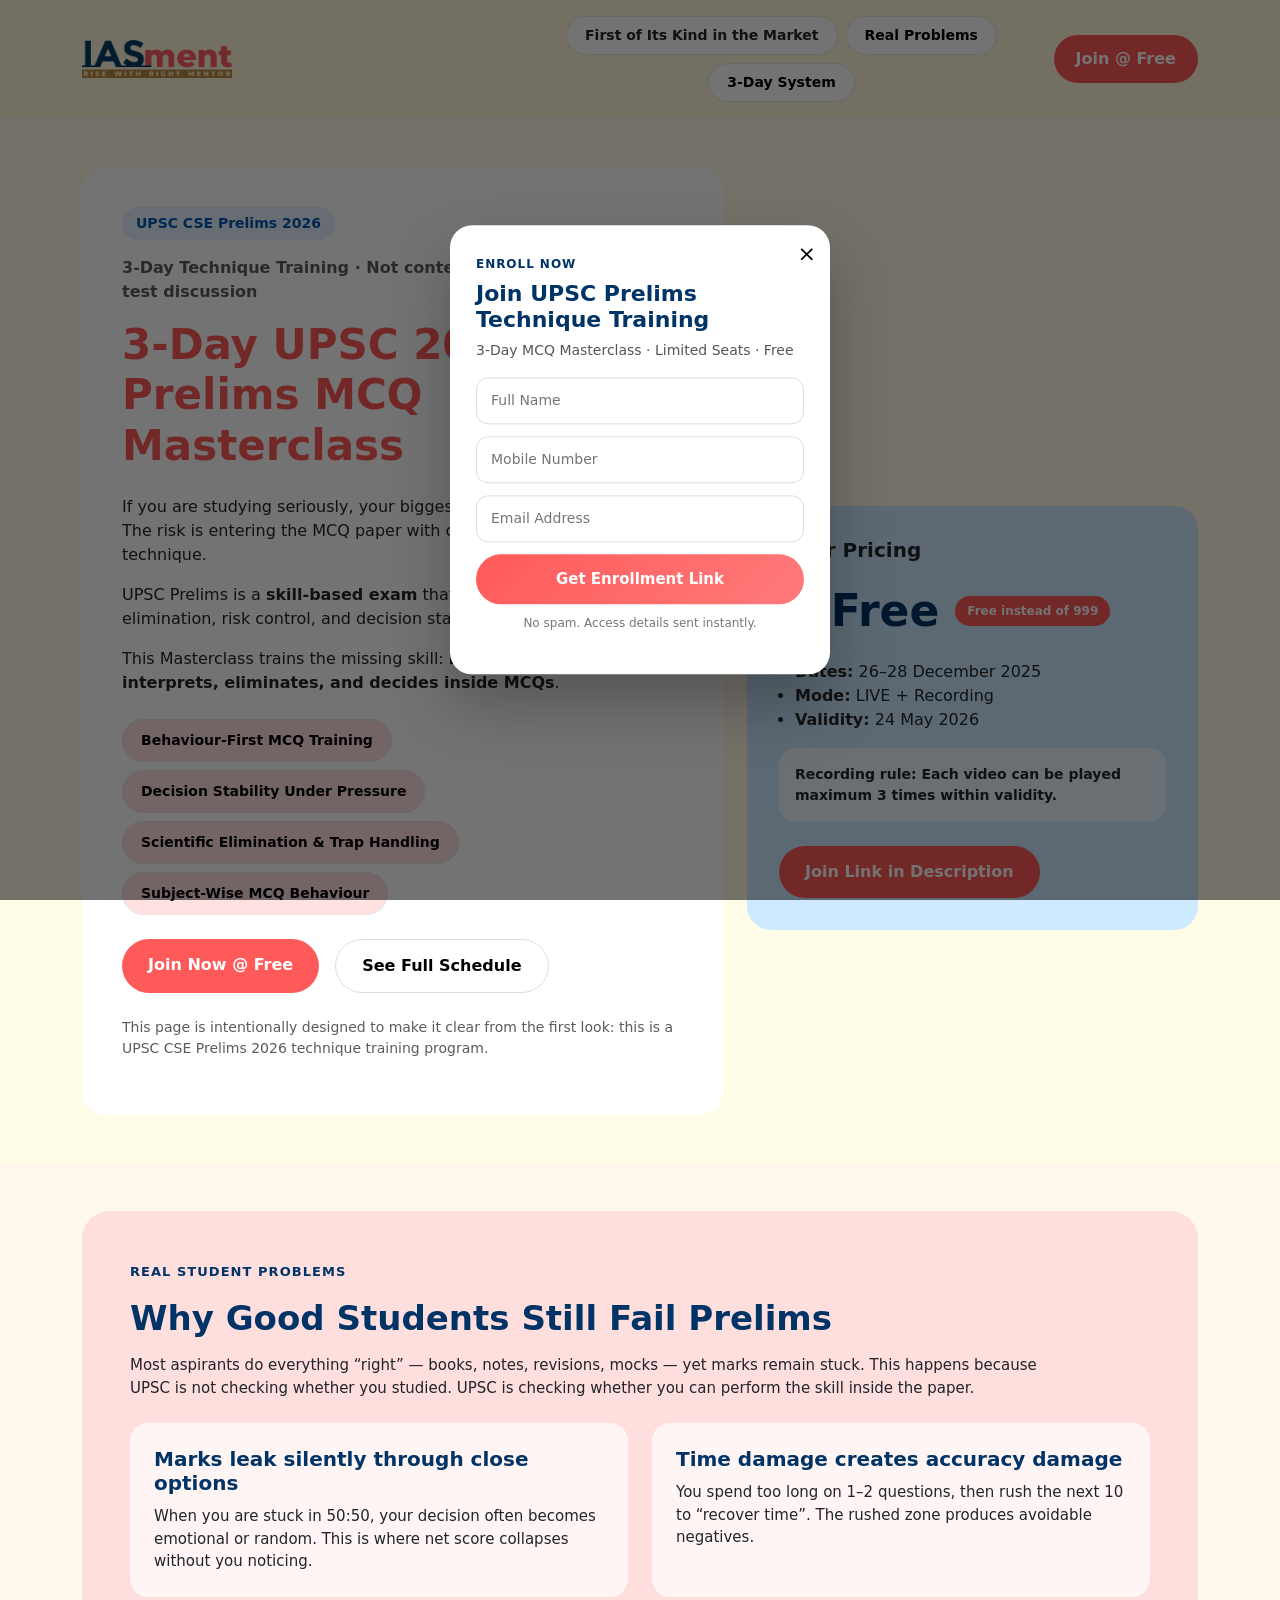
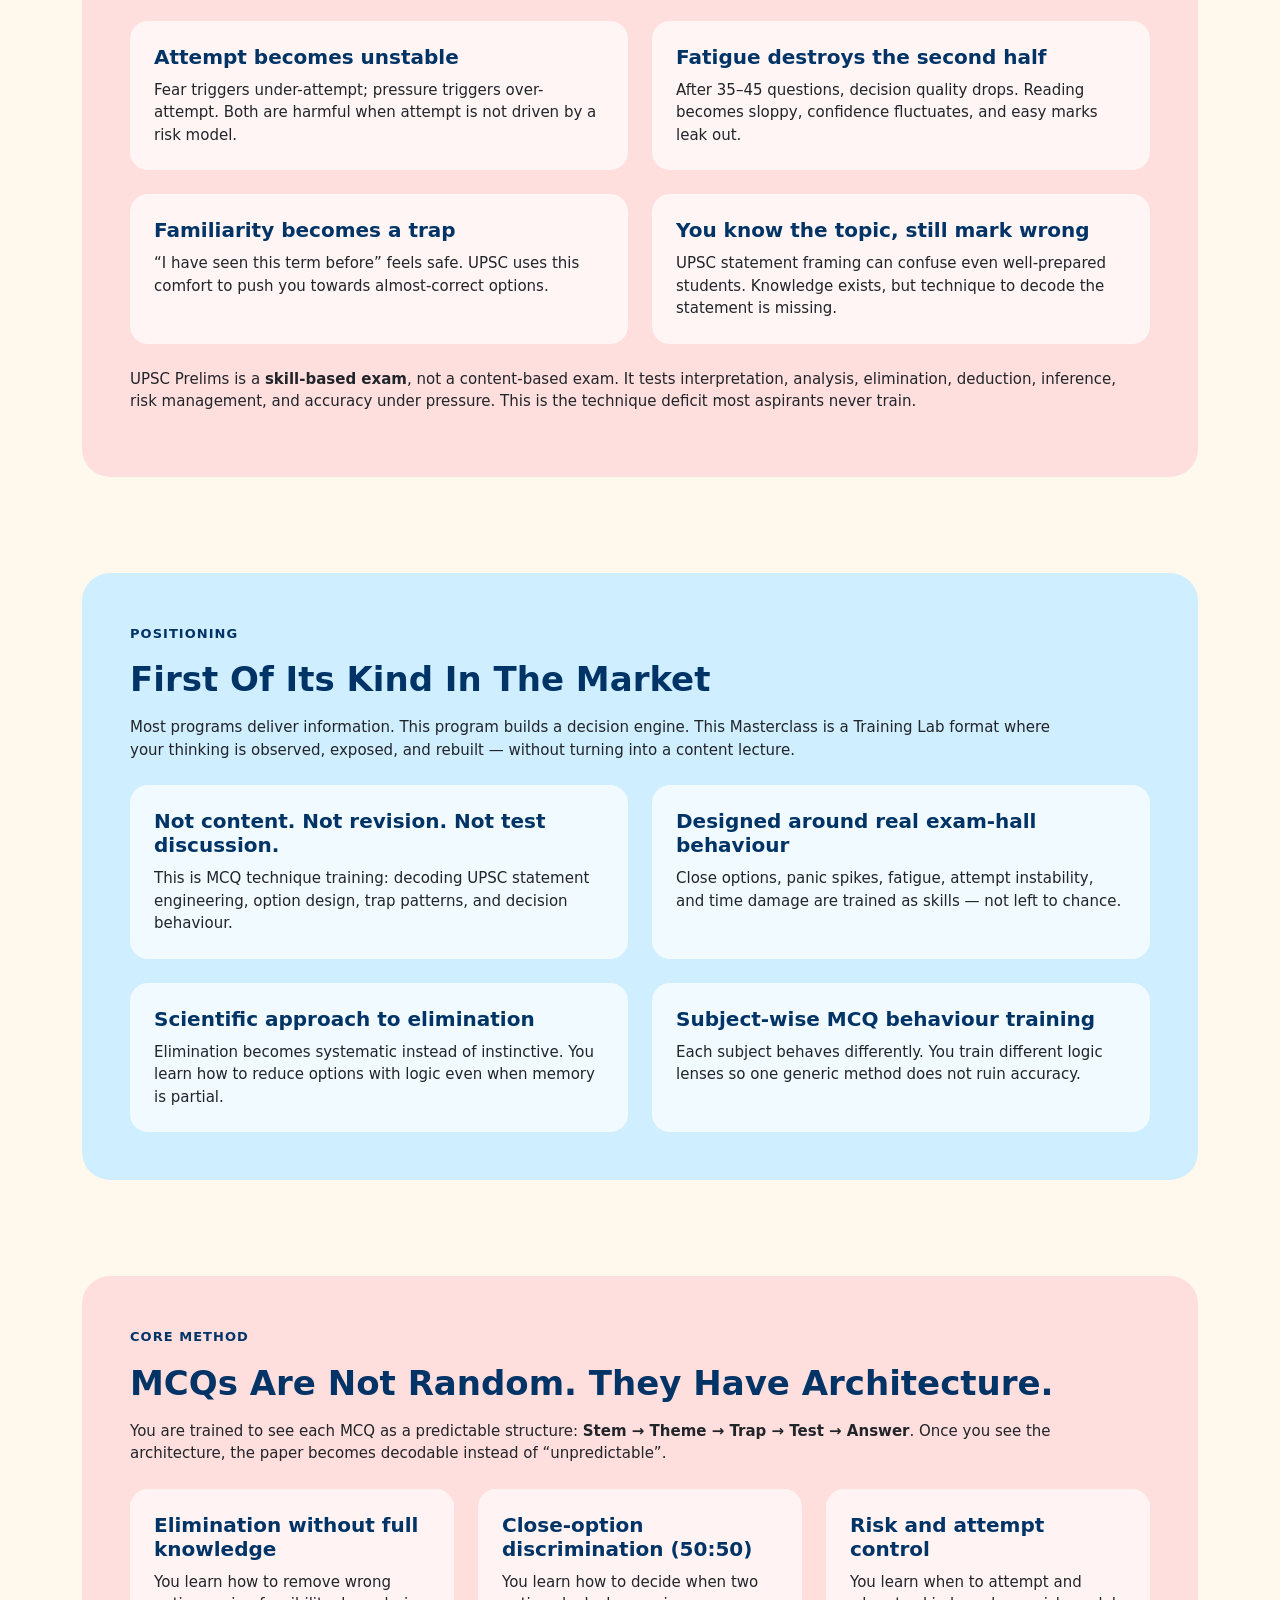
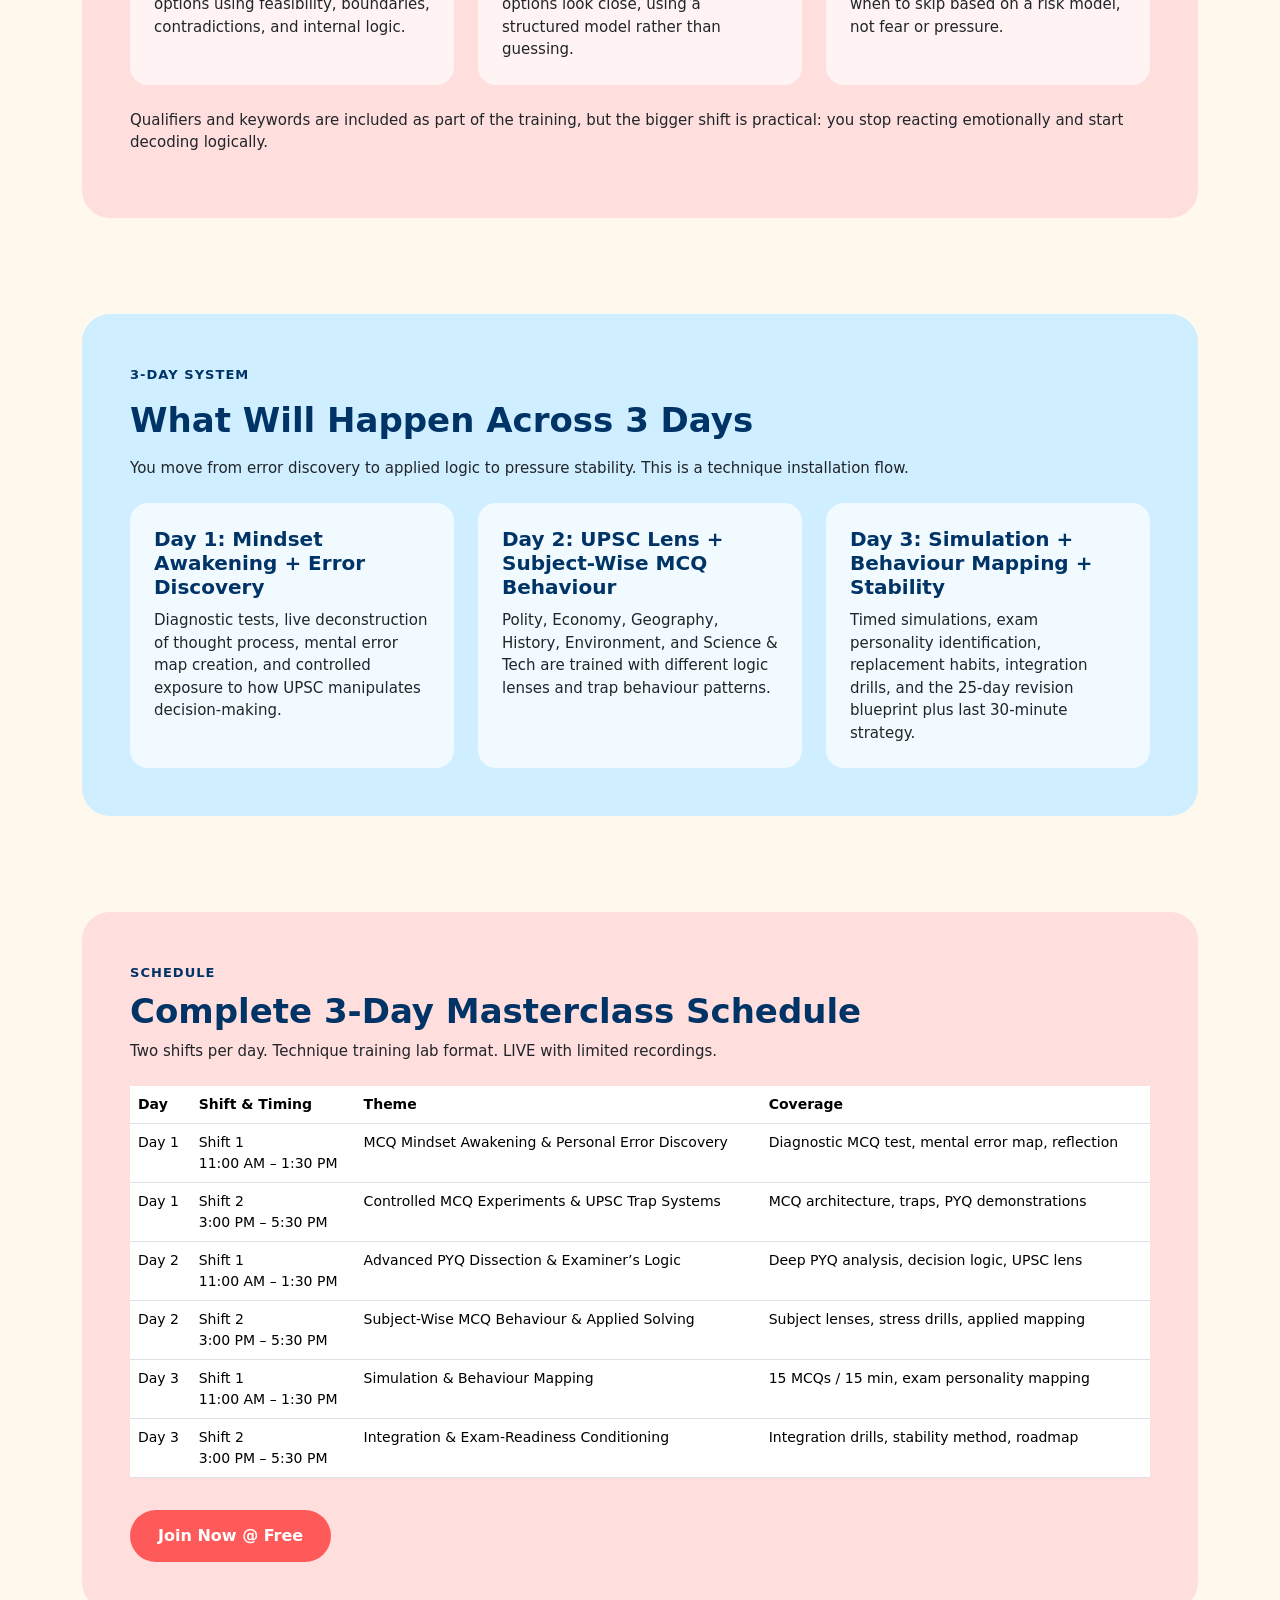
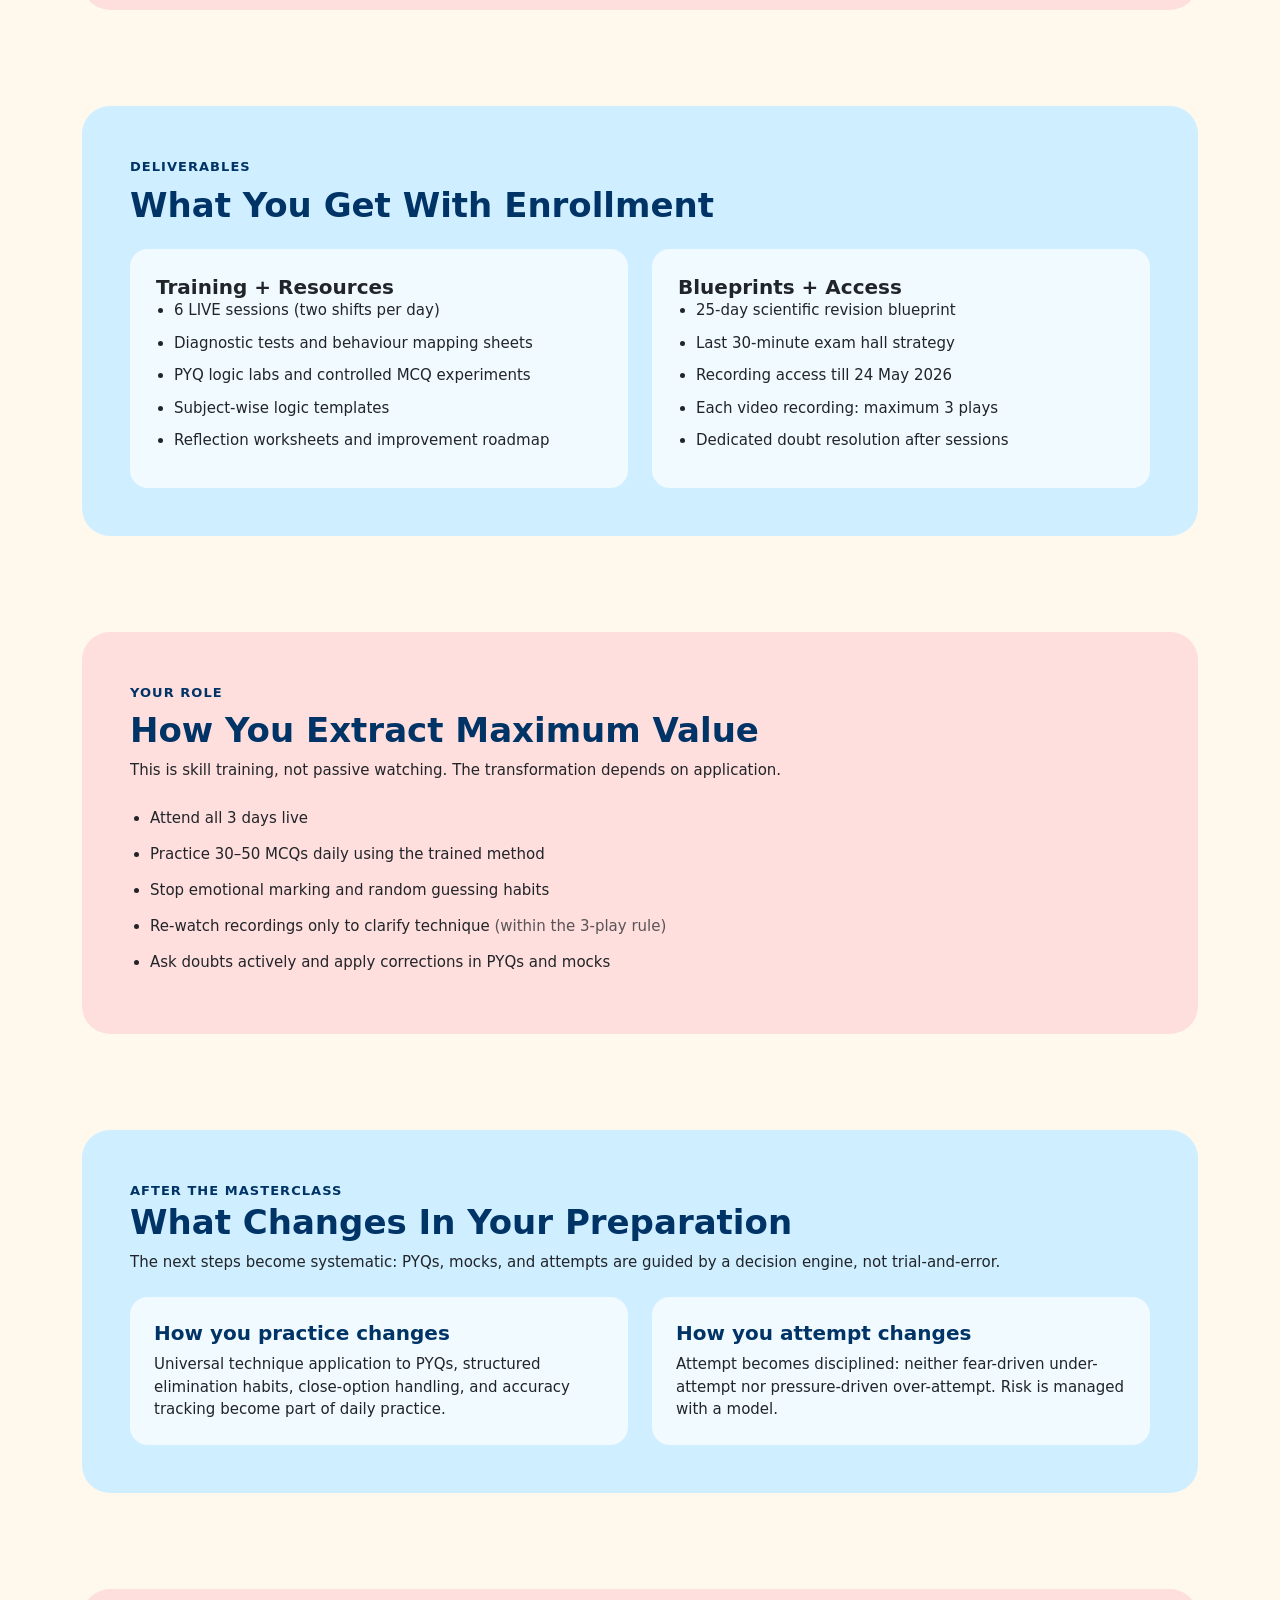
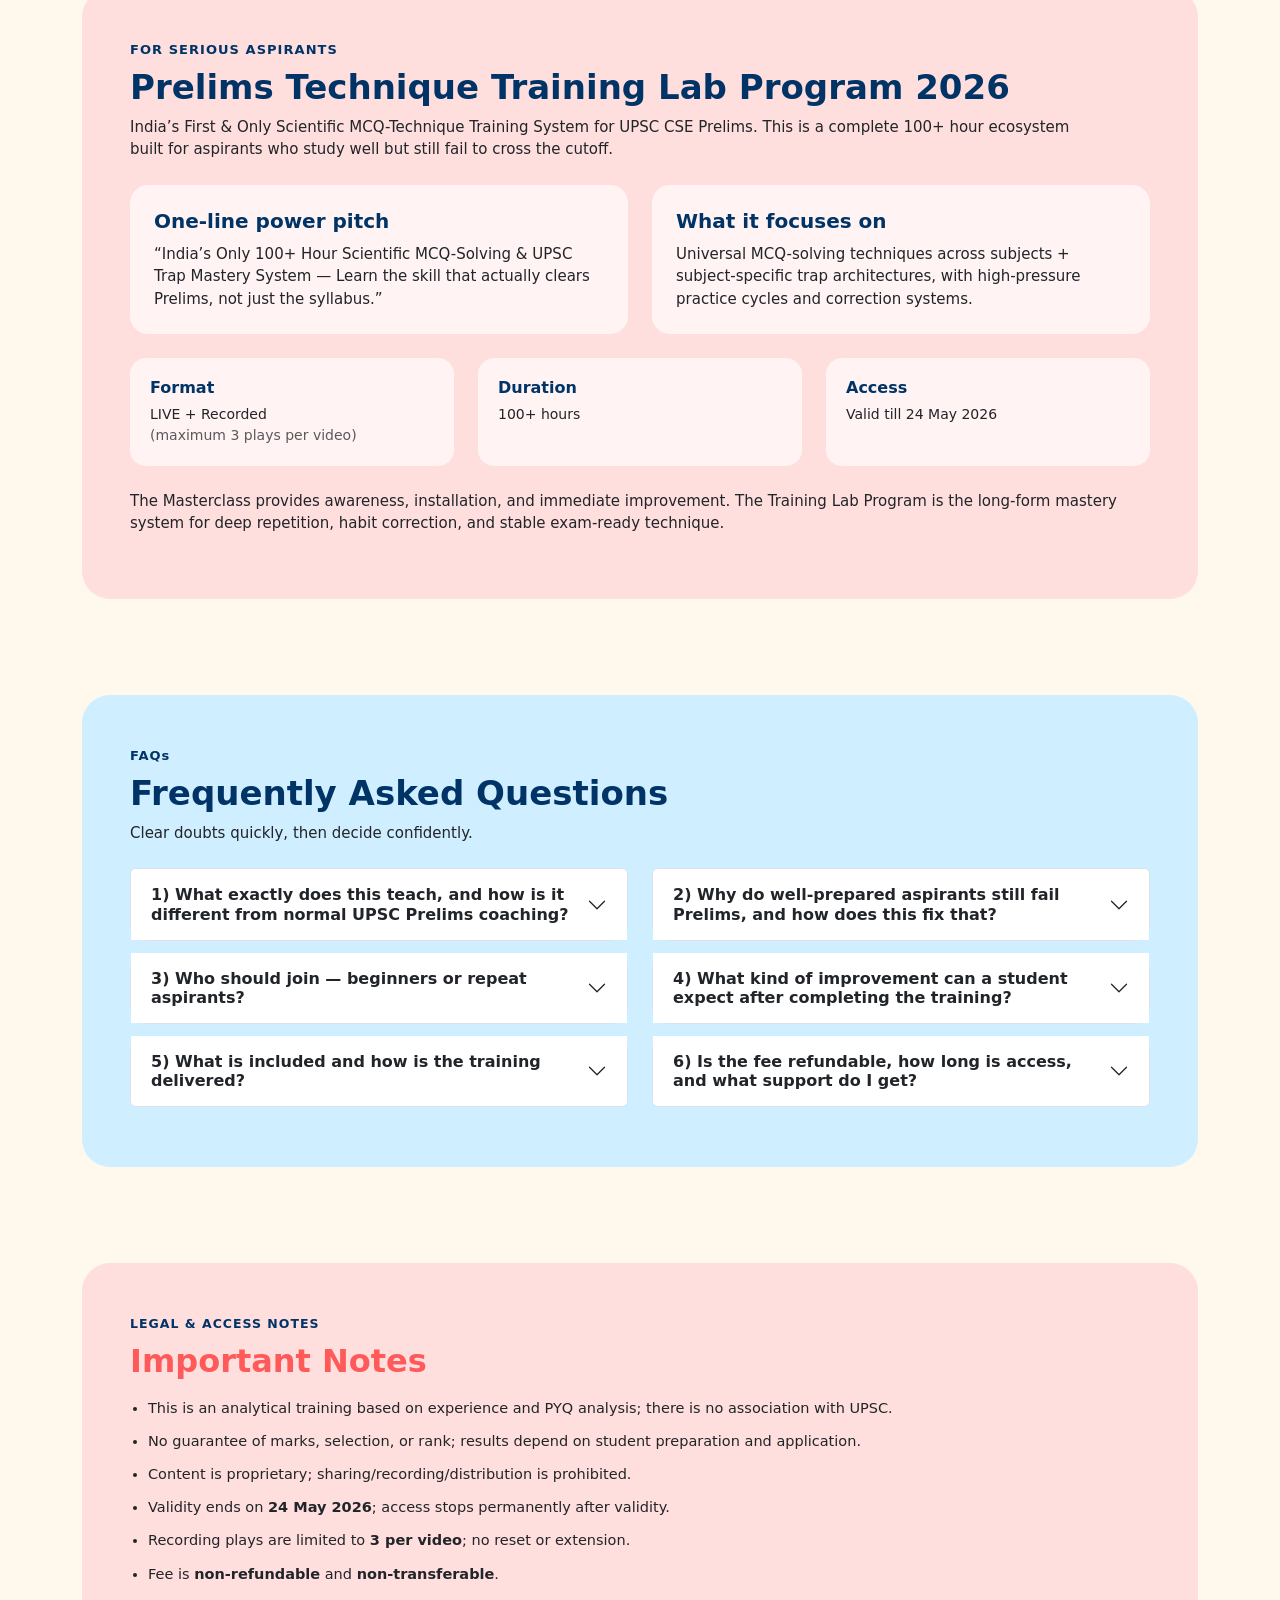
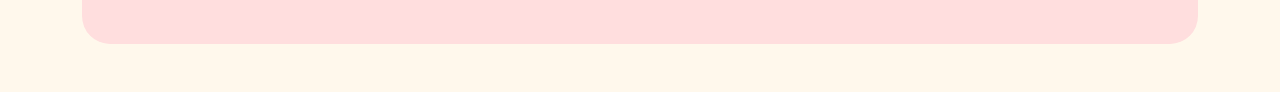
==== index.html @ bd44153f "first commit" ====
<!DOCTYPE html>
<html lang="en">

<head>
    <meta charset="UTF-8">
    <title>Header Design</title>
    <meta name="viewport" content="width=device-width, initial-scale=1">
    <link rel="stylesheet" href="CSS/style.css">
    <!-- Bootstrap 5 -->
    <link href="https://cdn.jsdelivr.net/npm/bootstrap@5.3.2/dist/css/bootstrap.min.css" rel="stylesheet">

    <!-- Google Font -->
    <link href="https://fonts.googleapis.com/css2?family=Inter:wght@400;600;700&display=swap" rel="stylesheet">
</head>

<body>

    <header class="top-header py-3">
        <div class="container">
            <div class="row align-items-center g-3">

                <!-- Left Content -->
                <div class="col-lg-5 col-md-12 d-flex align-items-center gap-3">
                    <img src="Images/Logo.png" width="150px" alt="">
                    <!-- <div>
                        <h6 class="mb-1 fw-bold">
                            UPSC CSE Prelims 2026 • Technique Training Program
                        </h6>
                        <small class="text-muted">
                            3-Day MCQ Masterclass (LIVE + Limited Recordings)
                        </small>
                    </div> -->
                </div>

                <!-- Middle Pills -->
                <div class="col-lg-5 col-md-12">
                    <div class="d-flex flex-wrap gap-2 justify-content-lg-center">
                        <div class="pill">First of Its Kind in the Market</div>
                        <div class="pill"><a href="#real" style="text-decoration: none;color: #000;">Real Problems</a></div>
                        <div class="pill"><a href="#stream" style="text-decoration: none;color: #000;">3-Day System</a></div>
                    </div>
                </div>

                <!-- CTA -->
                <div class="col-lg-2 col-md-12 text-lg-end text-start">
                    <a onclick="openPopup()" class="cta-btn d-inline-block">
                        Join @ Free
                    </a>
                </div>

            </div>
        </div>
    </header>

    <main>

        <section class="hero">
            <div class="container py-5">
                <div class="row g-4">

                    <!-- LEFT CONTENT -->
                    <div class="col-lg-7">
                        <div class="main-card h-100">

                            <span class="badge-pill">UPSC CSE Prelims 2026</span>
                            <p class="fw-semibold text-muted">
                                3-Day Technique Training · Not content · Not revision · Not test discussion
                            </p>

                            <h1 class="title mb-4">
                                3-Day UPSC 2026<br>Prelims MCQ Masterclass
                            </h1>

                            <p>
                                If you are studying seriously, your biggest risk is not “lack of study”.
                                The risk is entering the MCQ paper with content but without technique.
                            </p>

                            <p>
                                UPSC Prelims is a <b>skill-based exam</b> that tests interpretation,
                                elimination, risk control, and decision stability under pressure.
                            </p>

                            <p>
                                This Masterclass trains the missing skill:
                                <b>how your mind reads, interprets, eliminates, and decides inside MCQs</b>.
                            </p>

                            <div class="d-flex flex-wrap gap-2 my-4">
                                <div class="pill">Behaviour-First MCQ Training</div>
                                <div class="pill">Decision Stability Under Pressure</div>
                                <div class="pill">Scientific Elimination & Trap Handling</div>
                                <div class="pill">Subject-Wise MCQ Behaviour</div>
                            </div>

                            <div class="d-flex gap-3 flex-wrap">
                                <a onclick="openPopup()" class="cta-primary">Join Now @ Free</a>
                                <a href="#schedule" class="cta-secondary">See Full Schedule</a>
                            </div>

                            <p class="text-muted mt-4 small">
                                This page is intentionally designed to make it clear from the first look:
                                this is a UPSC CSE Prelims 2026 technique training program.
                            </p>

                        </div>
                    </div>

                    <!-- RIGHT SIDE -->
                    <div class="col-lg-5">
                        <div class="d-flex flex-column gap-4 h-100">

                            <!-- WHO THIS IS FOR -->
                            <iframe width="100%" height="315"
                                src="https://www.youtube.com/embed/hD3EgvVHw-c?si=z-wyhq5hcPNR43-O"
                                title="YouTube video player" frameborder="0"
                                allow="accelerometer; autoplay; clipboard-write; encrypted-media; gyroscope; picture-in-picture; web-share"
                                referrerpolicy="strict-origin-when-cross-origin" allowfullscreen></iframe>

                            <!-- PRICING -->
                            <div class="pricing-card">
                                <h5 class="fw-bold">Offer Pricing</h5>

                                <div class="d-flex align-items-center gap-3 my-3">
                                    <span class="strike">₹999</span>
                                    <span class="price">Free</span>
                                    <span class="offer-pill">Free instead of 999</span>
                                </div>

                                <ul class="ps-3">
                                    <li><b>Dates:</b> 26–28 December 2025</li>
                                    <li><b>Mode:</b> LIVE + Recording</li>
                                    <li><b>Validity:</b> 24 May 2026</li>
                                </ul>

                                <div class="info-box my-3">
                                    Recording rule: Each video can be played
                                    maximum 3 times within validity.
                                </div>

                                <a href="#" class="cta-primary d-inline-block mt-2">
                                    Join Link in Description
                                </a>
                            </div>


                        </div>
                    </div>

                </div>
            </div>

        </section>

        <section class="problem-section py-5" id="real">
            <div class="container">

                <div class="problem-wrapper p-4 p-md-5">

                    <span class="section-tag mb-3 d-inline-block">
                        REAL STUDENT PROBLEMS
                    </span>

                    <h2 class="section-title mb-3">
                        Why Good Students Still Fail Prelims
                    </h2>

                    <p class="section-intro mb-4">
                        Most aspirants do everything “right” — books, notes, revisions, mocks —
                        yet marks remain stuck. This happens because UPSC is not checking whether
                        you studied. UPSC is checking whether you can perform the skill inside the paper.
                    </p>

                    <!-- Cards -->
                    <div class="row g-4">

                        <div class="col-md-6">
                            <div class="problem-card">
                                <h5>Marks leak silently through close options</h5>
                                <p>
                                    When you are stuck in 50:50, your decision often becomes emotional
                                    or random. This is where net score collapses without you noticing.
                                </p>
                            </div>
                        </div>

                        <div class="col-md-6">
                            <div class="problem-card">
                                <h5>Time damage creates accuracy damage</h5>
                                <p>
                                    You spend too long on 1–2 questions, then rush the next 10 to “recover time”.
                                    The rushed zone produces avoidable negatives.
                                </p>
                            </div>
                        </div>

                        <div class="col-md-6">
                            <div class="problem-card">
                                <h5>Attempt becomes unstable</h5>
                                <p>
                                    Fear triggers under-attempt; pressure triggers over-attempt.
                                    Both are harmful when attempt is not driven by a risk model.
                                </p>
                            </div>
                        </div>

                        <div class="col-md-6">
                            <div class="problem-card">
                                <h5>Fatigue destroys the second half</h5>
                                <p>
                                    After 35–45 questions, decision quality drops. Reading becomes sloppy,
                                    confidence fluctuates, and easy marks leak out.
                                </p>
                            </div>
                        </div>

                        <div class="col-md-6">
                            <div class="problem-card">
                                <h5>Familiarity becomes a trap</h5>
                                <p>
                                    “I have seen this term before” feels safe. UPSC uses this comfort
                                    to push you towards almost-correct options.
                                </p>
                            </div>
                        </div>

                        <div class="col-md-6">
                            <div class="problem-card">
                                <h5>You know the topic, still mark wrong</h5>
                                <p>
                                    UPSC statement framing can confuse even well-prepared students.
                                    Knowledge exists, but technique to decode the statement is missing.
                                </p>
                            </div>
                        </div>

                    </div>

                    <p class="section-footer mt-4">
                        UPSC Prelims is a <b>skill-based exam</b>, not a content-based exam.
                        It tests interpretation, analysis, elimination, deduction, inference,
                        risk management, and accuracy under pressure. This is the technique
                        deficit most aspirants never train.
                    </p>

                </div>
            </div>
        </section>

        <section class="position-section py-5">
            <div class="container">

                <div class="position-wrapper p-4 p-md-5">

                    <span class="section-tag mb-3 d-inline-block">
                        POSITIONING
                    </span>

                    <h2 class="section-title mb-3">
                        First Of Its Kind In The Market
                    </h2>

                    <p class="section-intro mb-4">
                        Most programs deliver information. This program builds a decision engine.
                        This Masterclass is a Training Lab format where your thinking is observed,
                        exposed, and rebuilt — without turning into a content lecture.
                    </p>

                    <!-- Feature Cards -->
                    <div class="row g-4">

                        <div class="col-md-6">
                            <div class="feature-card">
                                <h5>Not content. Not revision. Not test discussion.</h5>
                                <p>
                                    This is MCQ technique training: decoding UPSC statement engineering,
                                    option design, trap patterns, and decision behaviour.
                                </p>
                            </div>
                        </div>

                        <div class="col-md-6">
                            <div class="feature-card">
                                <h5>Designed around real exam-hall behaviour</h5>
                                <p>
                                    Close options, panic spikes, fatigue, attempt instability,
                                    and time damage are trained as skills — not left to chance.
                                </p>
                            </div>
                        </div>

                        <div class="col-md-6">
                            <div class="feature-card">
                                <h5>Scientific approach to elimination</h5>
                                <p>
                                    Elimination becomes systematic instead of instinctive.
                                    You learn how to reduce options with logic even when memory is partial.
                                </p>
                            </div>
                        </div>

                        <div class="col-md-6">
                            <div class="feature-card">
                                <h5>Subject-wise MCQ behaviour training</h5>
                                <p>
                                    Each subject behaves differently. You train different logic lenses
                                    so one generic method does not ruin accuracy.
                                </p>
                            </div>
                        </div>

                    </div>

                </div>
            </div>
        </section>


        <section class="core-method-section py-5">
            <div class="container">

                <div class="core-wrapper p-4 p-md-5">

                    <span class="section-tag mb-3 d-inline-block">
                        CORE METHOD
                    </span>

                    <h2 class="section-title mb-3">
                        MCQs Are Not Random. They Have Architecture.
                    </h2>

                    <p class="section-intro mb-4">
                        You are trained to see each MCQ as a predictable structure:
                        <b>Stem → Theme → Trap → Test → Answer</b>.
                        Once you see the architecture, the paper becomes decodable
                        instead of “unpredictable”.
                    </p>

                    <!-- Method Cards -->
                    <div class="row g-4 mb-4">

                        <div class="col-md-4">
                            <div class="method-card h-100">
                                <h5>Elimination without full knowledge</h5>
                                <p>
                                    You learn how to remove wrong options using feasibility,
                                    boundaries, contradictions, and internal logic.
                                </p>
                            </div>
                        </div>

                        <div class="col-md-4">
                            <div class="method-card h-100">
                                <h5>Close-option discrimination (50:50)</h5>
                                <p>
                                    You learn how to decide when two options look close,
                                    using a structured model rather than guessing.
                                </p>
                            </div>
                        </div>

                        <div class="col-md-4">
                            <div class="method-card h-100">
                                <h5>Risk and attempt control</h5>
                                <p>
                                    You learn when to attempt and when to skip based on
                                    a risk model, not fear or pressure.
                                </p>
                            </div>
                        </div>

                    </div>

                    <p class="section-footer">
                        Qualifiers and keywords are included as part of the training,
                        but the bigger shift is practical: you stop reacting emotionally
                        and start decoding logically.
                    </p>

                </div>
            </div>
        </section>

        <section class="three-day-section py-5" id="stream">
            <div class="container">

                <div class="three-day-wrapper p-4 p-md-5">

                    <span class="section-tag mb-3 d-inline-block">
                        3-DAY SYSTEM
                    </span>

                    <h2 class="section-title mb-3">
                        What Will Happen Across 3 Days
                    </h2>

                    <p class="section-intro mb-4">
                        You move from error discovery to applied logic to pressure stability.
                        This is a technique installation flow.
                    </p>

                    <!-- Day Cards -->
                    <div class="row g-4">

                        <div class="col-md-4">
                            <div class="day-card h-100">
                                <h5>Day 1: Mindset Awakening + Error Discovery</h5>
                                <p>
                                    Diagnostic tests, live deconstruction of thought process,
                                    mental error map creation, and controlled exposure to how
                                    UPSC manipulates decision-making.
                                </p>
                            </div>
                        </div>

                        <div class="col-md-4">
                            <div class="day-card h-100">
                                <h5>Day 2: UPSC Lens + Subject-Wise MCQ Behaviour</h5>
                                <p>
                                    Polity, Economy, Geography, History, Environment, and
                                    Science & Tech are trained with different logic lenses
                                    and trap behaviour patterns.
                                </p>
                            </div>
                        </div>

                        <div class="col-md-4">
                            <div class="day-card h-100">
                                <h5>Day 3: Simulation + Behaviour Mapping + Stability</h5>
                                <p>
                                    Timed simulations, exam personality identification,
                                    replacement habits, integration drills, and the
                                    25-day revision blueprint plus last 30-minute strategy.
                                </p>
                            </div>
                        </div>

                    </div>

                </div>
            </div>
        </section>


        <section class="schedule-section py-5" id="schedule">
            <div class="container">
                <div class="schedule-wrapper p-4 p-md-5">

                    <span class="section-tag mb-2 d-inline-block">SCHEDULE</span>

                    <h2 class="section-title mb-2">
                        Complete 3-Day Masterclass Schedule
                    </h2>

                    <p class="section-intro mb-4">
                        Two shifts per day. Technique training lab format.
                        LIVE with limited recordings.
                    </p>

                    <!-- DESKTOP TABLE -->
                    <div class="schedule-desktop d-none d-md-block">
                        <table class="table schedule-table">
                            <thead>
                                <tr>
                                    <th>Day</th>
                                    <th>Shift & Timing</th>
                                    <th>Theme</th>
                                    <th>Coverage</th>
                                </tr>
                            </thead>
                            <tbody>

                                <tr>
                                    <td>Day 1</td>
                                    <td>Shift 1<br>11:00 AM – 1:30 PM</td>
                                    <td>MCQ Mindset Awakening & Personal Error Discovery</td>
                                    <td>Diagnostic MCQ test, mental error map, reflection</td>
                                </tr>

                                <tr>
                                    <td>Day 1</td>
                                    <td>Shift 2<br>3:00 PM – 5:30 PM</td>
                                    <td>Controlled MCQ Experiments & UPSC Trap Systems</td>
                                    <td>MCQ architecture, traps, PYQ demonstrations</td>
                                </tr>

                                <tr>
                                    <td>Day 2</td>
                                    <td>Shift 1<br>11:00 AM – 1:30 PM</td>
                                    <td>Advanced PYQ Dissection & Examiner’s Logic</td>
                                    <td>Deep PYQ analysis, decision logic, UPSC lens</td>
                                </tr>

                                <tr>
                                    <td>Day 2</td>
                                    <td>Shift 2<br>3:00 PM – 5:30 PM</td>
                                    <td>Subject-Wise MCQ Behaviour & Applied Solving</td>
                                    <td>Subject lenses, stress drills, applied mapping</td>
                                </tr>

                                <tr>
                                    <td>Day 3</td>
                                    <td>Shift 1<br>11:00 AM – 1:30 PM</td>
                                    <td>Simulation & Behaviour Mapping</td>
                                    <td>15 MCQs / 15 min, exam personality mapping</td>
                                </tr>

                                <tr>
                                    <td>Day 3</td>
                                    <td>Shift 2<br>3:00 PM – 5:30 PM</td>
                                    <td>Integration & Exam-Readiness Conditioning</td>
                                    <td>Integration drills, stability method, roadmap</td>
                                </tr>

                            </tbody>
                        </table>
                    </div>

                    <!-- MOBILE CARDS -->
                    <div class="schedule-mobile d-block d-md-none">

                        <div class="schedule-card">
                            <span class="day-badge">Day 1 · Shift 1</span>
                            <p class="time">11:00 AM – 1:30 PM</p>
                            <h5>MCQ Mindset Awakening & Error Discovery</h5>
                            <p>Diagnostic MCQ test, mental error map, reflection.</p>
                        </div>

                        <div class="schedule-card">
                            <span class="day-badge">Day 1 · Shift 2</span>
                            <p class="time">3:00 PM – 5:30 PM</p>
                            <h5>Controlled MCQ Experiments & UPSC Traps</h5>
                            <p>MCQ architecture, trap systems, PYQ demos.</p>
                        </div>

                        <div class="schedule-card">
                            <span class="day-badge">Day 2 · Shift 1</span>
                            <p class="time">11:00 AM – 1:30 PM</p>
                            <h5>Advanced PYQ Dissection</h5>
                            <p>Deep PYQ analysis, examiner logic, UPSC lens.</p>
                        </div>

                        <div class="schedule-card">
                            <span class="day-badge">Day 2 · Shift 2</span>
                            <p class="time">3:00 PM – 5:30 PM</p>
                            <h5>Subject-Wise MCQ Behaviour</h5>
                            <p>Logic lenses, applied solving, stress drills.</p>
                        </div>

                        <div class="schedule-card">
                            <span class="day-badge">Day 3 · Shift 1</span>
                            <p class="time">11:00 AM – 1:30 PM</p>
                            <h5>Simulation & Behaviour Mapping</h5>
                            <p>15 MCQs / 15 min, exam personality mapping.</p>
                        </div>

                        <div class="schedule-card">
                            <span class="day-badge">Day 3 · Shift 2</span>
                            <p class="time">3:00 PM – 5:30 PM</p>
                            <h5>Integration & Exam Readiness</h5>
                            <p>Integration drills, stability method, roadmap.</p>
                        </div>

                    </div>

                    <a onclick="openPopup()" class="cta-primary mt-3 d-inline-block">
                        Join Now @ Free
                    </a>

                </div>
            </div>
        </section>

        <section class="deliverables-section py-5">
            <div class="container">

                <div class="deliverables-wrapper p-4 p-md-5">

                    <span class="section-tag mb-2 d-inline-block">
                        DELIVERABLES
                    </span>

                    <h2 class="section-title mb-4">
                        What You Get With Enrollment
                    </h2>

                    <div class="row g-4">

                        <!-- Card 1 -->
                        <div class="col-md-6">
                            <div class="deliver-card h-100">
                                <h5 class="card-title">Training + Resources</h5>
                                <ul class="deliver-list">
                                    <li>6 LIVE sessions (two shifts per day)</li>
                                    <li>Diagnostic tests and behaviour mapping sheets</li>
                                    <li>PYQ logic labs and controlled MCQ experiments</li>
                                    <li>Subject-wise logic templates</li>
                                    <li>Reflection worksheets and improvement roadmap</li>
                                </ul>
                            </div>
                        </div>

                        <!-- Card 2 -->
                        <div class="col-md-6">
                            <div class="deliver-card h-100">
                                <h5 class="card-title">Blueprints + Access</h5>
                                <ul class="deliver-list">
                                    <li>25-day scientific revision blueprint</li>
                                    <li>Last 30-minute exam hall strategy</li>
                                    <li>Recording access till 24 May 2026</li>
                                    <li>Each video recording: maximum 3 plays</li>
                                    <li>Dedicated doubt resolution after sessions</li>
                                </ul>
                            </div>
                        </div>

                    </div>

                </div>
            </div>
        </section>

        <section class="role-section py-5">
            <div class="container">

                <div class="role-wrapper p-4 p-md-5">

                    <span class="section-tag mb-2 d-inline-block">
                        YOUR ROLE
                    </span>

                    <h2 class="section-title mb-2">
                        How You Extract Maximum Value
                    </h2>

                    <p class="section-intro mb-4">
                        This is skill training, not passive watching.
                        The transformation depends on application.
                    </p>

                    <ul class="role-list">
                        <li>Attend all 3 days live</li>
                        <li>Practice 30–50 MCQs daily using the trained method</li>
                        <li>Stop emotional marking and random guessing habits</li>
                        <li>
                            Re-watch recordings only to clarify technique
                            <span class="text-muted">(within the 3-play rule)</span>
                        </li>
                        <li>Ask doubts actively and apply corrections in PYQs and mocks</li>
                    </ul>

                </div>
            </div>
        </section>


        <section class="after-section py-5">
            <div class="container">

                <div class="after-wrapper p-4 p-md-5">

                    <span class="section-tag mb-2 d-inline-blockg">
                        AFTER THE MASTERCLASS
                    </span>

                    <h2 class="section-title mb-2">
                        What Changes In Your Preparation
                    </h2>

                    <p class="section-intro mb-4">
                        The next steps become systematic: PYQs, mocks, and attempts
                        are guided by a decision engine, not trial-and-error.
                    </p>

                    <div class="row g-4">

                        <!-- Card 1 -->
                        <div class="col-md-6">
                            <div class="change-card h-100">
                                <h5>How you practice changes</h5>
                                <p>
                                    Universal technique application to PYQs, structured elimination habits,
                                    close-option handling, and accuracy tracking become part of daily practice.
                                </p>
                            </div>
                        </div>

                        <!-- Card 2 -->
                        <div class="col-md-6">
                            <div class="change-card h-100">
                                <h5>How you attempt changes</h5>
                                <p>
                                    Attempt becomes disciplined: neither fear-driven under-attempt nor
                                    pressure-driven over-attempt. Risk is managed with a model.
                                </p>
                            </div>
                        </div>

                    </div>

                </div>
            </div>
        </section>

        <section class="program-section py-5">
            <div class="container">

                <div class="program-wrapper p-4 p-md-5">

                    <span class="section-tag mb-2 d-inline-block">
                        FOR SERIOUS ASPIRANTS
                    </span>

                    <h2 class="section-title mb-2">
                        Prelims Technique Training Lab Program 2026
                    </h2>

                    <p class="section-intro mb-4">
                        India’s First & Only Scientific MCQ-Technique Training System for UPSC CSE Prelims.
                        This is a complete 100+ hour ecosystem built for aspirants who study well
                        but still fail to cross the cutoff.
                    </p>

                    <!-- Top Cards -->
                    <div class="row g-4 mb-4">

                        <div class="col-md-6">
                            <div class="program-card h-100">
                                <h5>One-line power pitch</h5>
                                <p>
                                    “India’s Only 100+ Hour Scientific MCQ-Solving & UPSC Trap Mastery System —
                                    Learn the skill that actually clears Prelims, not just the syllabus.”
                                </p>
                            </div>
                        </div>

                        <div class="col-md-6">
                            <div class="program-card h-100">
                                <h5>What it focuses on</h5>
                                <p>
                                    Universal MCQ-solving techniques across subjects + subject-specific
                                    trap architectures, with high-pressure practice cycles
                                    and correction systems.
                                </p>
                            </div>
                        </div>

                    </div>

                    <!-- Bottom Meta Cards -->
                    <div class="row g-4 mb-4">

                        <div class="col-md-4">
                            <div class="meta-card h-100">
                                <h6>Format</h6>
                                <p>LIVE + Recorded <br><span class="text-muted">(maximum 3 plays per video)</span></p>
                            </div>
                        </div>

                        <div class="col-md-4">
                            <div class="meta-card h-100">
                                <h6>Duration</h6>
                                <p>100+ hours</p>
                            </div>
                        </div>

                        <div class="col-md-4">
                            <div class="meta-card h-100">
                                <h6>Access</h6>
                                <p>Valid till 24 May 2026</p>
                            </div>
                        </div>

                    </div>

                    <p class="section-footer">
                        The Masterclass provides awareness, installation, and immediate improvement.
                        The Training Lab Program is the long-form mastery system for deep repetition,
                        habit correction, and stable exam-ready technique.
                    </p>

                </div>
            </div>
        </section>

        <section class="faq-section py-5">
            <div class="container">

                <div class="faq-wrapper p-4 p-md-5">

                    <span class="section-tag mb-2 d-inline-block">
                        FAQs
                    </span>

                    <h2 class="section-title mb-2">
                        Frequently Asked Questions
                    </h2>

                    <p class="section-intro mb-4">
                        Clear doubts quickly, then decide confidently.
                    </p>

                    <div class="row g-4">

                        <!-- LEFT COLUMN -->
                        <div class="col-md-6">
                            <div class="accordion" id="faqLeft">

                                <div class="accordion-item faq-item">
                                    <h2 class="accordion-header">
                                        <button class="accordion-button collapsed" data-bs-toggle="collapse"
                                            data-bs-target="#faq1">
                                            1) What exactly does this teach, and how is it different from normal UPSC
                                            Prelims coaching?
                                        </button>
                                    </h2>
                                    <div id="faq1" class="accordion-collapse collapse" data-bs-parent="#faqLeft">
                                        <div class="accordion-body">
                                            This teaches MCQ decision-making technique — not content.
                                            You learn how UPSC designs traps, close options, and pressure scenarios,
                                            and how to decode them systematically.
                                        </div>
                                    </div>
                                </div>

                                <div class="accordion-item faq-item">
                                    <h2 class="accordion-header">
                                        <button class="accordion-button collapsed" data-bs-toggle="collapse"
                                            data-bs-target="#faq3">
                                            3) Who should join — beginners or repeat aspirants?
                                        </button>
                                    </h2>
                                    <div id="faq3" class="accordion-collapse collapse" data-bs-parent="#faqLeft">
                                        <div class="accordion-body">
                                            This is most valuable for serious aspirants who have studied content
                                            but struggle with accuracy, decision stability, and close options.
                                        </div>
                                    </div>
                                </div>

                                <div class="accordion-item faq-item">
                                    <h2 class="accordion-header">
                                        <button class="accordion-button collapsed" data-bs-toggle="collapse"
                                            data-bs-target="#faq5">
                                            5) What is included and how is the training delivered?
                                        </button>
                                    </h2>
                                    <div id="faq5" class="accordion-collapse collapse" data-bs-parent="#faqLeft">
                                        <div class="accordion-body">
                                            LIVE technique sessions, controlled MCQ labs, behaviour mapping,
                                            recordings with limited replays, and post-session doubt resolution.
                                        </div>
                                    </div>
                                </div>

                            </div>
                        </div>

                        <!-- RIGHT COLUMN -->
                        <div class="col-md-6">
                            <div class="accordion" id="faqRight">

                                <div class="accordion-item faq-item">
                                    <h2 class="accordion-header">
                                        <button class="accordion-button collapsed" data-bs-toggle="collapse"
                                            data-bs-target="#faq2">
                                            2) Why do well-prepared aspirants still fail Prelims, and how does this fix
                                            that?
                                        </button>
                                    </h2>
                                    <div id="faq2" class="accordion-collapse collapse" data-bs-parent="#faqRight">
                                        <div class="accordion-body">
                                            Because Prelims is a skill-based exam.
                                            This program trains elimination, risk control,
                                            pressure handling, and accuracy under exam conditions.
                                        </div>
                                    </div>
                                </div>

                                <div class="accordion-item faq-item">
                                    <h2 class="accordion-header">
                                        <button class="accordion-button collapsed" data-bs-toggle="collapse"
                                            data-bs-target="#faq4">
                                            4) What kind of improvement can a student expect after completing the
                                            training?
                                        </button>
                                    </h2>
                                    <div id="faq4" class="accordion-collapse collapse" data-bs-parent="#faqRight">
                                        <div class="accordion-body">
                                            Improved accuracy, fewer silly mistakes, stable attempts,
                                            better handling of close options, and controlled risk-taking.
                                        </div>
                                    </div>
                                </div>

                                <div class="accordion-item faq-item">
                                    <h2 class="accordion-header">
                                        <button class="accordion-button collapsed" data-bs-toggle="collapse"
                                            data-bs-target="#faq6">
                                            6) Is the fee refundable, how long is access, and what support do I get?
                                        </button>
                                    </h2>
                                    <div id="faq6" class="accordion-collapse collapse" data-bs-parent="#faqRight">
                                        <div class="accordion-body">
                                            Access is valid till 24 May 2026.
                                            Recordings can be replayed up to 3 times.
                                            Dedicated doubt resolution is provided after sessions.
                                        </div>
                                    </div>
                                </div>

                            </div>
                        </div>

                    </div>

                </div>
            </div>
        </section>

        <section class="legal-notes-section py-5">
            <div class="container">

                <div class="legal-notes-wrapper p-4 p-md-5">

                    <span class="legal-tag mb-2 d-inline-block">
                        LEGAL &amp; ACCESS NOTES
                    </span>

                    <h2 class="legal-title mb-3">
                        Important Notes
                    </h2>

                    <ul class="legal-points">
                        <li>
                            This is an analytical training based on experience and PYQ analysis;
                            there is no association with UPSC.
                        </li>
                        <li>
                            No guarantee of marks, selection, or rank; results depend on student
                            preparation and application.
                        </li>
                        <li>
                            Content is proprietary; sharing/recording/distribution is prohibited.
                        </li>
                        <li>
                            Validity ends on <strong>24 May 2026</strong>; access stops permanently after validity.
                        </li>
                        <li>
                            Recording plays are limited to <strong>3 per video</strong>; no reset or extension.
                        </li>
                        <li>
                            Fee is <strong>non-refundable</strong> and <strong>non-transferable</strong>.
                        </li>
                    </ul>

                </div>
            </div>
        </section>



        <!-- MOBILE STICKY CTA -->
        <div class="mobile-sticky-cta" id="mobileCTA">
            <div class="cta-card">

                <div class="cta-left">
                    <p class="cta-title">UPSC Prelims Technique Training</p>
                    <div class="cta-meta">
                        <span class="cta-price">Free</span>
                        <span class="cta-note">Limited seats</span>
                    </div>
                </div>

                <a onclick="openPopup()" class="cta-join-btn">
                    Join Now
                </a>

            </div>
        </div>


        <!-- POPUP OVERLAY -->
        <div class="popup-overlay" id="popupOverlay"></div>

        <!-- POPUP FORM -->
        <div class="popup-form" id="popupForm">

            <button class="popup-close" onclick="closePopup()">×</button>

            <span class="popup-tag">ENROLL NOW</span>

            <h3 class="popup-title">
                Join UPSC Prelims<br>Technique Training
            </h3>

            <p class="popup-subtitle">
                3-Day MCQ Masterclass · Limited Seats · Free
            </p>

            <form>
                <input type="text" placeholder="Full Name" required>
                <input type="tel" placeholder="Mobile Number" required>
                <input type="email" placeholder="Email Address" required>

                <button type="submit" class="popup-submit">
                    Get Enrollment Link
                </button>
            </form>

            <p class="popup-note">
                No spam. Access details sent instantly.
            </p>

        </div>



    </main>


    <script>
        const cta = document.getElementById("mobileCTA");

        window.addEventListener("scroll", () => {
            if (window.scrollY > 300) {
                cta.style.display = "block";
            } else {
                cta.style.display = "none";
            }
        });
    </script>

    <script>
        const popup = document.getElementById("popupForm");
        const overlay = document.getElementById("popupOverlay");

        function openPopup() {
            popup.classList.add("active");
            overlay.classList.add("active");
        }

        function closePopup() {
            popup.classList.remove("active");
            overlay.classList.remove("active");
        }

        /* Auto popup on page load (after delay) */
        window.addEventListener("load", () => {
            setTimeout(() => {
                openPopup();
            }, 2500); // 2.5 seconds delay
        });

        /* Close on overlay click */
        overlay.addEventListener("click", closePopup);
    </script>



</body>

</html>
---- CSS/style.css ----
* {
  padding: 0px;
  margin: 0px;
  box-sizing: border-box;
}

body {
  font-family: "Inter", sans-serif;
}

.top-header {
  background: #fff9dc;
  border-bottom: 1px solid #eee;
}

.icon-box {
  width: 48px;
  height: 48px;
  background: linear-gradient(135deg, #ff6a6a, #ff8a8a);
  border-radius: 14px;
}

.pill {
  background: #ffffff;
  border: 1px solid #e5e5e5;
  padding: 8px 18px;
  border-radius: 999px;
  font-weight: 600;
  font-size: 14px;
  white-space: nowrap;
}

.cta-btn {
  background: #ff5a5a;
  color: #fff;
  padding: 12px 22px;
  border-radius: 999px;
  font-weight: 700;
  text-decoration: none;
}

.cta-btn:hover {
  background: #e94b4b;
  color: #fff;
}

.hero {
  background: #fffce8;
}
.hero .main-card {
  background: #fff;
  border-radius: 24px;
  padding: 40px;
}
.hero .badge-pill {
  background: #e6f2ff;
  color: #0056b3;
  font-weight: 600;
  padding: 6px 14px;
  border-radius: 999px;
  font-size: 14px;
  display: inline-block;
  margin-bottom: 16px;
}
.hero .title {
  font-size: 42px;
  font-weight: 800;
  color: #ff5a5a;
  line-height: 1.2;
}
.hero .pill {
  background: #ffe1e1;
  color: #000;
  padding: 10px 18px;
  border-radius: 999px;
  font-weight: 600;
  font-size: 14px;
}
.hero .cta-primary {
  background: #ff5a5a;
  color: #fff;
  padding: 14px 26px;
  border-radius: 999px;
  font-weight: 700;
  text-decoration: none;
}
.hero .cta-secondary {
  border: 1px solid #ddd;
  padding: 14px 26px;
  border-radius: 999px;
  font-weight: 600;
  text-decoration: none;
  color: #000;
}
.hero .pricing-card {
  background: #cdeaff;
  border-radius: 24px;
  padding: 32px;
}
.hero .price {
  font-size: 44px;
  font-weight: 800;
  color: #003366;
}
.hero .strike {
  text-decoration: line-through;
  color: #777;
  font-size: 14px;
}
.hero .offer-pill {
  background: #ff5a5a;
  color: #fff;
  font-size: 12px;
  padding: 6px 12px;
  border-radius: 999px;
  font-weight: 700;
}
.hero .info-box {
  background: #eaf6ff;
  padding: 16px;
  border-radius: 16px;
  font-size: 14px;
  font-weight: 600;
}
.hero .who-card {
  background: #ffdede;
  border-radius: 24px;
  padding: 32px;
}
@media (max-width: 768px) {
  .hero .title {
    font-size: 32px;
  }
}

.problem-section {
  background: #fff8ec;
}

.problem-wrapper {
  background: #ffdede;
  border-radius: 28px;
}

.section-tag {
  font-size: 13px;
  font-weight: 700;
  letter-spacing: 0.08em;
  color: #003366;
}

.section-title {
  font-size: 36px;
  font-weight: 800;
  color: #ff5a5a;
}

.section-intro {
  font-size: 16px;
  max-width: 900px;
}

.problem-card {
  background: #fff5f5;
  border-radius: 18px;
  padding: 24px;
  height: 100%;
}

.problem-card h5 {
  font-weight: 700;
  color: #003366;
  margin-bottom: 10px;
}

.problem-card p {
  font-size: 15px;
  margin-bottom: 0;
}

.section-footer {
  font-size: 15px;
  max-width: 1000px;
}

@media (max-width: 768px) {
  .section-title {
    font-size: 28px;
  }
}
.position-section {
  background: #fff8ec;
}

.position-wrapper {
  background: #cfeeff;
  border-radius: 28px;
}

.section-tag {
  font-size: 13px;
  font-weight: 700;
  letter-spacing: 0.08em;
  color: #003366;
}

.section-title {
  font-size: 36px;
  font-weight: 800;
  color: #003366;
}

.section-intro {
  font-size: 16px;
  max-width: 900px;
}

.feature-card {
  background: #f1faff;
  border-radius: 18px;
  padding: 24px;
  height: 100%;
}

.feature-card h5 {
  font-weight: 700;
  color: #003366;
  margin-bottom: 10px;
}

.feature-card p {
  font-size: 15px;
  margin-bottom: 0;
}

@media (max-width: 768px) {
  .section-title {
    font-size: 28px;
  }
}
.core-method-section {
  background: #fff8ec;
}

.core-wrapper {
  background: #ffdede;
  border-radius: 28px;
}

.section-tag {
  font-size: 13px;
  font-weight: 700;
  letter-spacing: 0.08em;
  color: #003366;
}

.section-title {
  font-size: 36px;
  font-weight: 800;
  color: #ff5a5a;
}

.section-intro {
  font-size: 16px;
  max-width: 950px;
}

.method-card {
  background: #fff3f3;
  border-radius: 18px;
  padding: 24px;
}

.method-card h5 {
  font-weight: 700;
  color: #003366;
  margin-bottom: 10px;
}

.method-card p {
  font-size: 15px;
  margin-bottom: 0;
}

.section-footer {
  font-size: 15px;
  max-width: 1000px;
}

@media (max-width: 768px) {
  .section-title {
    font-size: 28px;
  }
}
.three-day-section {
  background: #fff8ec;
}

.three-day-wrapper {
  background: #cfeeff;
  border-radius: 28px;
}

.section-tag {
  font-size: 13px;
  font-weight: 700;
  letter-spacing: 0.08em;
  color: #003366;
}

.section-title {
  font-size: 36px;
  font-weight: 800;
  color: #003366;
}

.section-intro {
  font-size: 16px;
  max-width: 900px;
}

.day-card {
  background: #f1faff;
  border-radius: 18px;
  padding: 24px;
}

.day-card h5 {
  font-weight: 700;
  color: #003366;
  margin-bottom: 10px;
}

.day-card p {
  font-size: 15px;
  margin-bottom: 0;
}

@media (max-width: 768px) {
  .section-title {
    font-size: 28px;
  }
}
.schedule-section {
  background: #fff8ec;
}

.schedule-wrapper {
  background: #ffdede;
  border-radius: 28px;
}

.section-tag {
  font-size: 13px;
  font-weight: 700;
  letter-spacing: 0.08em;
  color: #003366;
}

.section-title {
  font-size: 34px;
  font-weight: 800;
  color: #ff5a5a;
}

.schedule-table {
  background: #fff3f3;
  border-radius: 16px;
}

.schedule-table th {
  background: #ffe6e6;
  font-weight: 700;
}

.schedule-table td,
.schedule-table th {
  padding: 14px;
  font-size: 14px;
}

/* MOBILE CARDS */
.schedule-card {
  background: #fff3f3;
  border-radius: 16px;
  padding: 18px;
  margin-bottom: 16px;
}

.day-badge {
  display: inline-block;
  background: #ff5a5a;
  color: #fff;
  font-size: 12px;
  padding: 5px 12px;
  border-radius: 999px;
  font-weight: 700;
}

.time {
  font-size: 13px;
  font-weight: 600;
  margin: 8px 0;
}

.schedule-card h5 {
  font-weight: 700;
  color: #003366;
  margin-bottom: 6px;
}

.schedule-card p {
  font-size: 14px;
  margin-bottom: 0;
}

.cta-primary {
  background: #ff5a5a;
  color: #fff;
  padding: 14px 28px;
  border-radius: 999px;
  font-weight: 700;
  text-decoration: none;
}

.cta-primary:hover {
  background: #e94b4b;
}

.deliverables-section {
  background: #fff8ec;
}

.deliverables-wrapper {
  background: #cfeeff;
  border-radius: 28px;
}

.section-tag {
  font-size: 13px;
  font-weight: 700;
  letter-spacing: 0.08em;
  color: #003366;
}

.section-title {
  font-size: 36px;
  font-weight: 800;
  color: #003366;
}

.deliver-card {
  background: #f1faff;
  border-radius: 18px;
  padding: 26px;
}

.card-title {
  font-weight: 700;
  color: #003366;
  margin-bottom: 14px;
}

.deliver-list {
  padding-left: 18px;
  margin-bottom: 0;
}

.deliver-list li {
  font-size: 15px;
  margin-bottom: 10px;
  line-height: 1.5;
}

@media (max-width: 768px) {
  .section-title {
    font-size: 28px;
  }
}
.role-section {
  background: #fff8ec;
}

.role-wrapper {
  background: #ffdede;
  border-radius: 28px;
}

.section-tag {
  font-size: 13px;
  font-weight: 700;
  letter-spacing: 0.08em;
  color: #003366;
}

.section-title {
  font-size: 34px;
  font-weight: 800;
  color: #ff5a5a;
}

.section-intro {
  font-size: 15px;
  max-width: 800px;
}

.role-list {
  padding-left: 20px;
  margin-bottom: 0;
}

.role-list li {
  font-size: 15px;
  margin-bottom: 12px;
  line-height: 1.6;
}

@media (max-width: 768px) {
  .section-title {
    font-size: 26px;
  }
}
.after-section {
  background: #fff8ec;
}

.after-wrapper {
  background: #cfeeff;
  border-radius: 28px;
}

.section-tag {
  font-size: 13px;
  font-weight: 700;
  letter-spacing: 0.08em;
  color: #003366;
}

.section-title {
  font-size: 34px;
  font-weight: 800;
  color: #003366;
}

.section-intro {
  font-size: 15px;
  max-width: 850px;
}

.change-card {
  background: #f1faff;
  border-radius: 18px;
  padding: 24px;
}

.change-card h5 {
  font-weight: 700;
  color: #003366;
  margin-bottom: 8px;
}

.change-card p {
  font-size: 15px;
  margin-bottom: 0;
}

@media (max-width: 768px) {
  .section-title {
    font-size: 26px;
  }
}
.program-section {
  background: #fff8ec;
}

.program-wrapper {
  background: #ffdede;
  border-radius: 28px;
}

.section-tag {
  font-size: 13px;
  font-weight: 700;
  letter-spacing: 0.08em;
  color: #003366;
}

.section-title {
  font-size: 34px;
  font-weight: 800;
  color: #ff5a5a;
}

.section-intro {
  font-size: 15px;
  max-width: 950px;
}

.program-card {
  background: #fff3f3;
  border-radius: 18px;
  padding: 24px;
}

.program-card h5 {
  font-weight: 700;
  color: #003366;
  margin-bottom: 10px;
}

.program-card p {
  font-size: 15px;
  margin-bottom: 0;
}

.meta-card {
  background: #fff3f3;
  border-radius: 16px;
  padding: 20px;
}

.meta-card h6 {
  font-weight: 700;
  color: #003366;
  margin-bottom: 6px;
}

.meta-card p {
  font-size: 14px;
  margin-bottom: 0;
}

.section-footer {
  font-size: 15px;
  max-width: 1000px;
}

@media (max-width: 768px) {
  .section-title {
    font-size: 26px;
  }
}
.faq-section {
  background: #fff8ec;
}

.faq-wrapper {
  background: #cfeeff;
  border-radius: 28px;
}

.section-tag {
  font-size: 13px;
  font-weight: 700;
  letter-spacing: 0.08em;
  color: #003366;
}

.section-title {
  font-size: 34px;
  font-weight: 800;
  color: #003366;
}

.section-intro {
  font-size: 15px;
}

.faq-item {
  background: #f1faff;
  border-radius: 16px;
  border: none;
  margin-bottom: 12px;
}

.accordion-button {
  font-weight: 600;
  font-size: 14px;
  background: #f1faff;
  border-radius: 16px;
}

.accordion-button:not(.collapsed) {
  background: #e7f4ff;
  color: #003366;
}

.accordion-body {
  font-size: 14px;
  line-height: 1.6;
}

@media (max-width: 768px) {
  .section-title {
    font-size: 26px;
  }
}
.legal-notes-section {
  background: #fff8ec;
}

.legal-notes-wrapper {
  background: #ffdede;
  border-radius: 28px;
}

.legal-tag {
  font-size: 12.5px;
  font-weight: 700;
  letter-spacing: 0.08em;
  color: #003366;
}

.legal-title {
  font-size: 32px;
  font-weight: 800;
  color: #ff5a5a;
}

.legal-points {
  padding-left: 18px;
  margin-bottom: 0;
}

.legal-points li {
  font-size: 14.5px;
  line-height: 1.6;
  margin-bottom: 10px;
}

@media (max-width: 768px) {
  .legal-title {
    font-size: 24px;
  }
}
/* Wrapper */
.mobile-sticky-cta {
  position: fixed;
  bottom: 14px;
  left: 0;
  width: 100%;
  z-index: 999;
  padding: 0 14px;
  animation: slideUpFade 0.6s ease forwards;
}

/* Card */
.cta-card {
  background: #ffffff;
  border-radius: 22px;
  box-shadow: 0 12px 30px rgba(0, 0, 0, 0.18);
  padding: 14px 16px;
  display: flex;
  align-items: center;
  justify-content: space-between;
  gap: 14px;
}

/* Left Content */
.cta-title {
  font-size: 14px;
  font-weight: 700;
  color: #003366;
  margin-bottom: 4px;
}

.cta-meta {
  display: flex;
  align-items: center;
  gap: 8px;
}

.cta-price {
  font-size: 18px;
  font-weight: 800;
  color: #ff5a5a;
}

.cta-note {
  font-size: 11px;
  background: #ffe6e6;
  color: #ff5a5a;
  padding: 4px 8px;
  border-radius: 999px;
  font-weight: 600;
}

/* CTA Button */
.cta-join-btn {
  background: linear-gradient(135deg, #ff5a5a, #ff7a7a);
  color: #fff;
  font-size: 14px;
  font-weight: 800;
  padding: 14px 20px;
  border-radius: 999px;
  text-decoration: none;
  white-space: nowrap;
  animation: pulseGlow 2.4s infinite;
}

.cta-join-btn:active {
  transform: scale(0.95);
}

/* Animations */
@keyframes slideUpFade {
  from {
    transform: translateY(40px);
    opacity: 0;
  }
  to {
    transform: translateY(0);
    opacity: 1;
  }
}
@keyframes pulseGlow {
  0% {
    box-shadow: 0 0 0 0 rgba(255, 90, 90, 0.5);
  }
  70% {
    box-shadow: 0 0 0 14px rgba(255, 90, 90, 0);
  }
  100% {
    box-shadow: 0 0 0 0 rgba(255, 90, 90, 0);
  }
}
/* Desktop: hide mobile CTA */
@media (min-width: 769px) {
  .mobile-sticky-cta {
    display: none;
  }
}
/* Overlay */
.popup-overlay {
  position: fixed;
  inset: 0;
  background: rgba(0, 0, 0, 0.55);
  opacity: 0;
  visibility: hidden;
  transition: all 0.4s ease;
  z-index: 999;
}

/* Popup Box */
.popup-form {
  position: fixed;
  top: 50%;
  left: 50%;
  transform: translate(-50%, -60%);
  background: #ffffff;
  width: 90%;
  max-width: 380px;
  border-radius: 22px;
  padding: 26px;
  box-shadow: 0 30px 60px rgba(0, 0, 0, 0.25);
  opacity: 0;
  visibility: hidden;
  transition: all 0.45s ease;
  z-index: 1000;
}

/* Active State */
.popup-overlay.active,
.popup-form.active {
  opacity: 1;
  visibility: visible;
}

.popup-form.active {
  transform: translate(-50%, -50%);
}

/* Close Button */
.popup-close {
  position: absolute;
  top: 12px;
  right: 14px;
  background: none;
  border: none;
  font-size: 22px;
  cursor: pointer;
}

/* Tag */
.popup-tag {
  display: inline-block;
  font-size: 12px;
  font-weight: 700;
  letter-spacing: 0.08em;
  color: #003366;
  margin-bottom: 8px;
}

/* Title */
.popup-title {
  font-size: 22px;
  font-weight: 800;
  color: #003366;
  margin-bottom: 6px;
}

/* Subtitle */
.popup-subtitle {
  font-size: 14px;
  margin-bottom: 16px;
  color: #555;
}

/* Inputs */
.popup-form input {
  width: 100%;
  padding: 12px 14px;
  margin-bottom: 12px;
  border-radius: 12px;
  border: 1px solid #ddd;
  font-size: 14px;
}

/* Submit Button */
.popup-submit {
  width: 100%;
  background: linear-gradient(135deg, #ff5a5a, #ff7a7a);
  color: #fff;
  border: none;
  padding: 14px;
  border-radius: 999px;
  font-size: 15px;
  font-weight: 800;
  cursor: pointer;
  animation: pulseCTA 2.5s infinite;
}

/* Footer Note */
.popup-note {
  font-size: 12px;
  color: #777;
  margin-top: 10px;
  text-align: center;
}

/* Button Animation */
@keyframes pulseCTA {
  0% {
    box-shadow: 0 0 0 0 rgba(255, 90, 90, 0.5);
  }
  70% {
    box-shadow: 0 0 0 16px rgba(255, 90, 90, 0);
  }
  100% {
    box-shadow: 0 0 0 0 rgba(255, 90, 90, 0);
  }
}/*# sourceMappingURL=style.css.map */
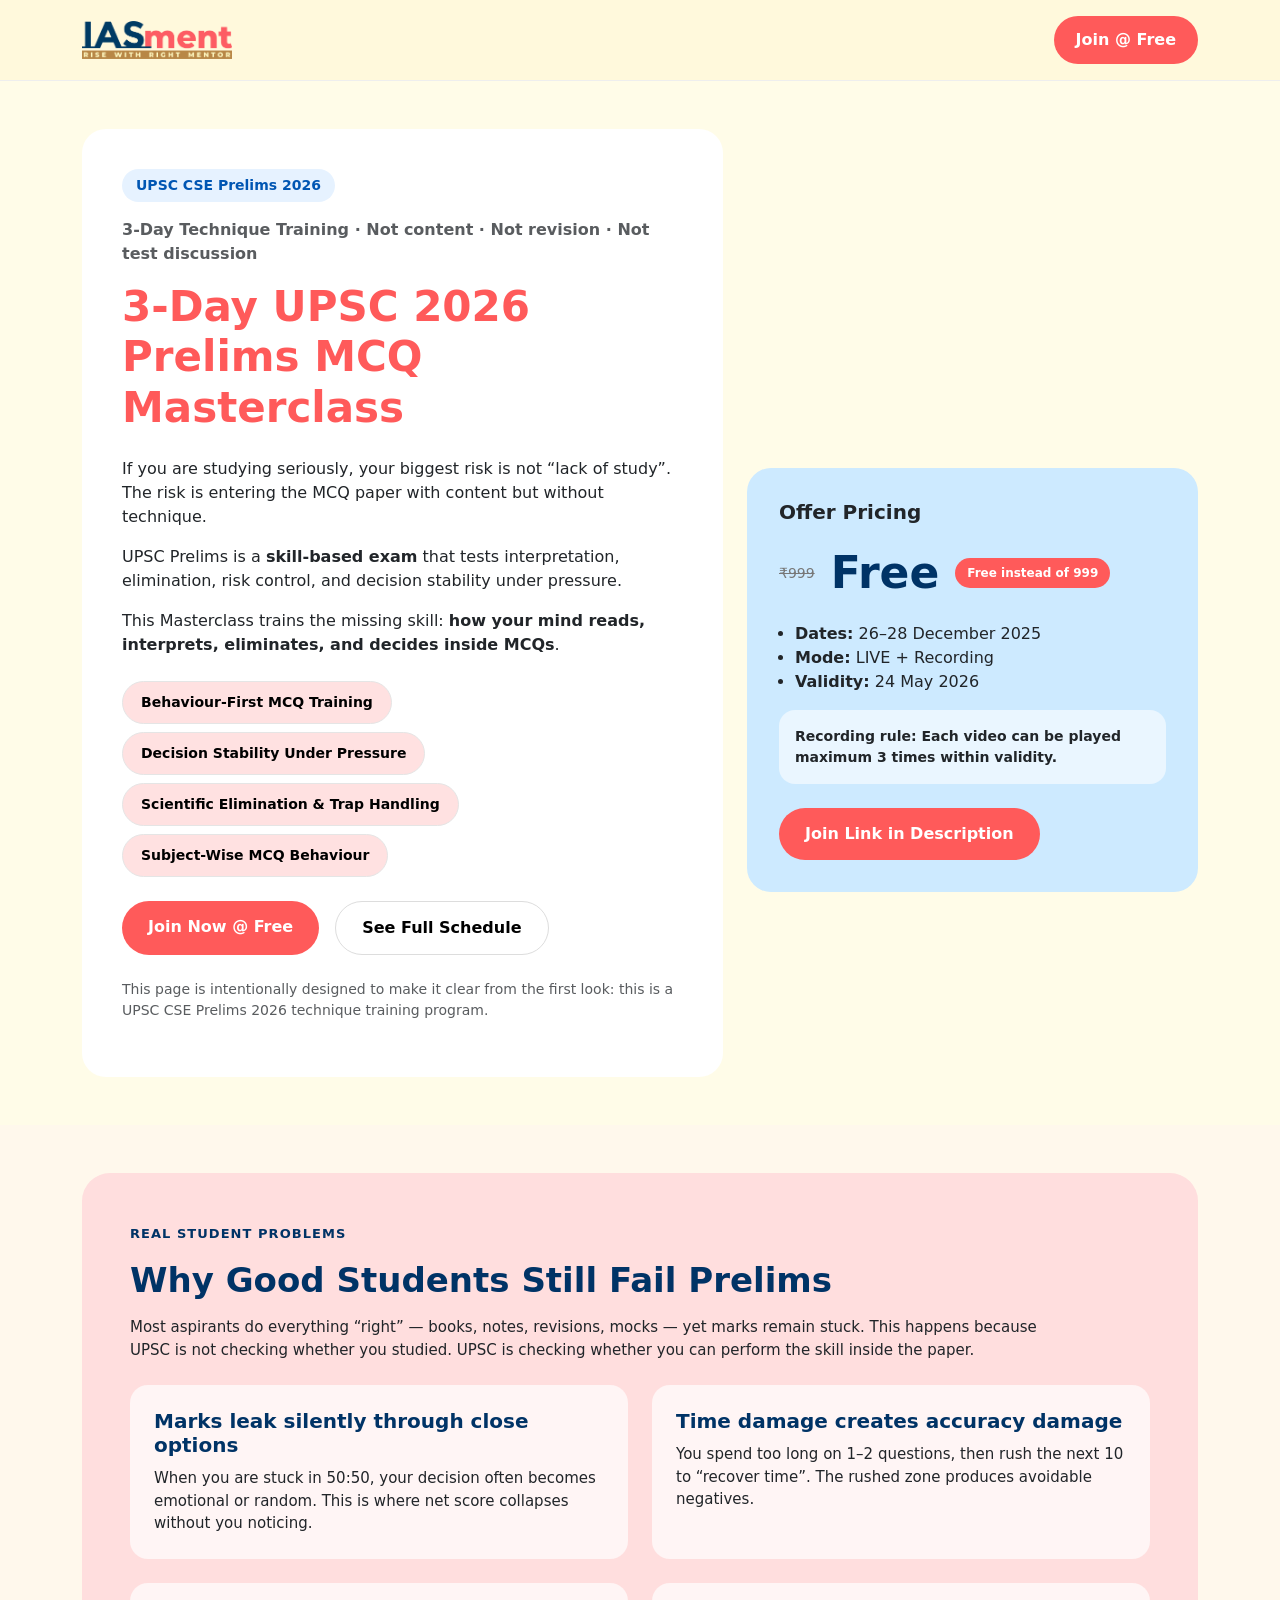
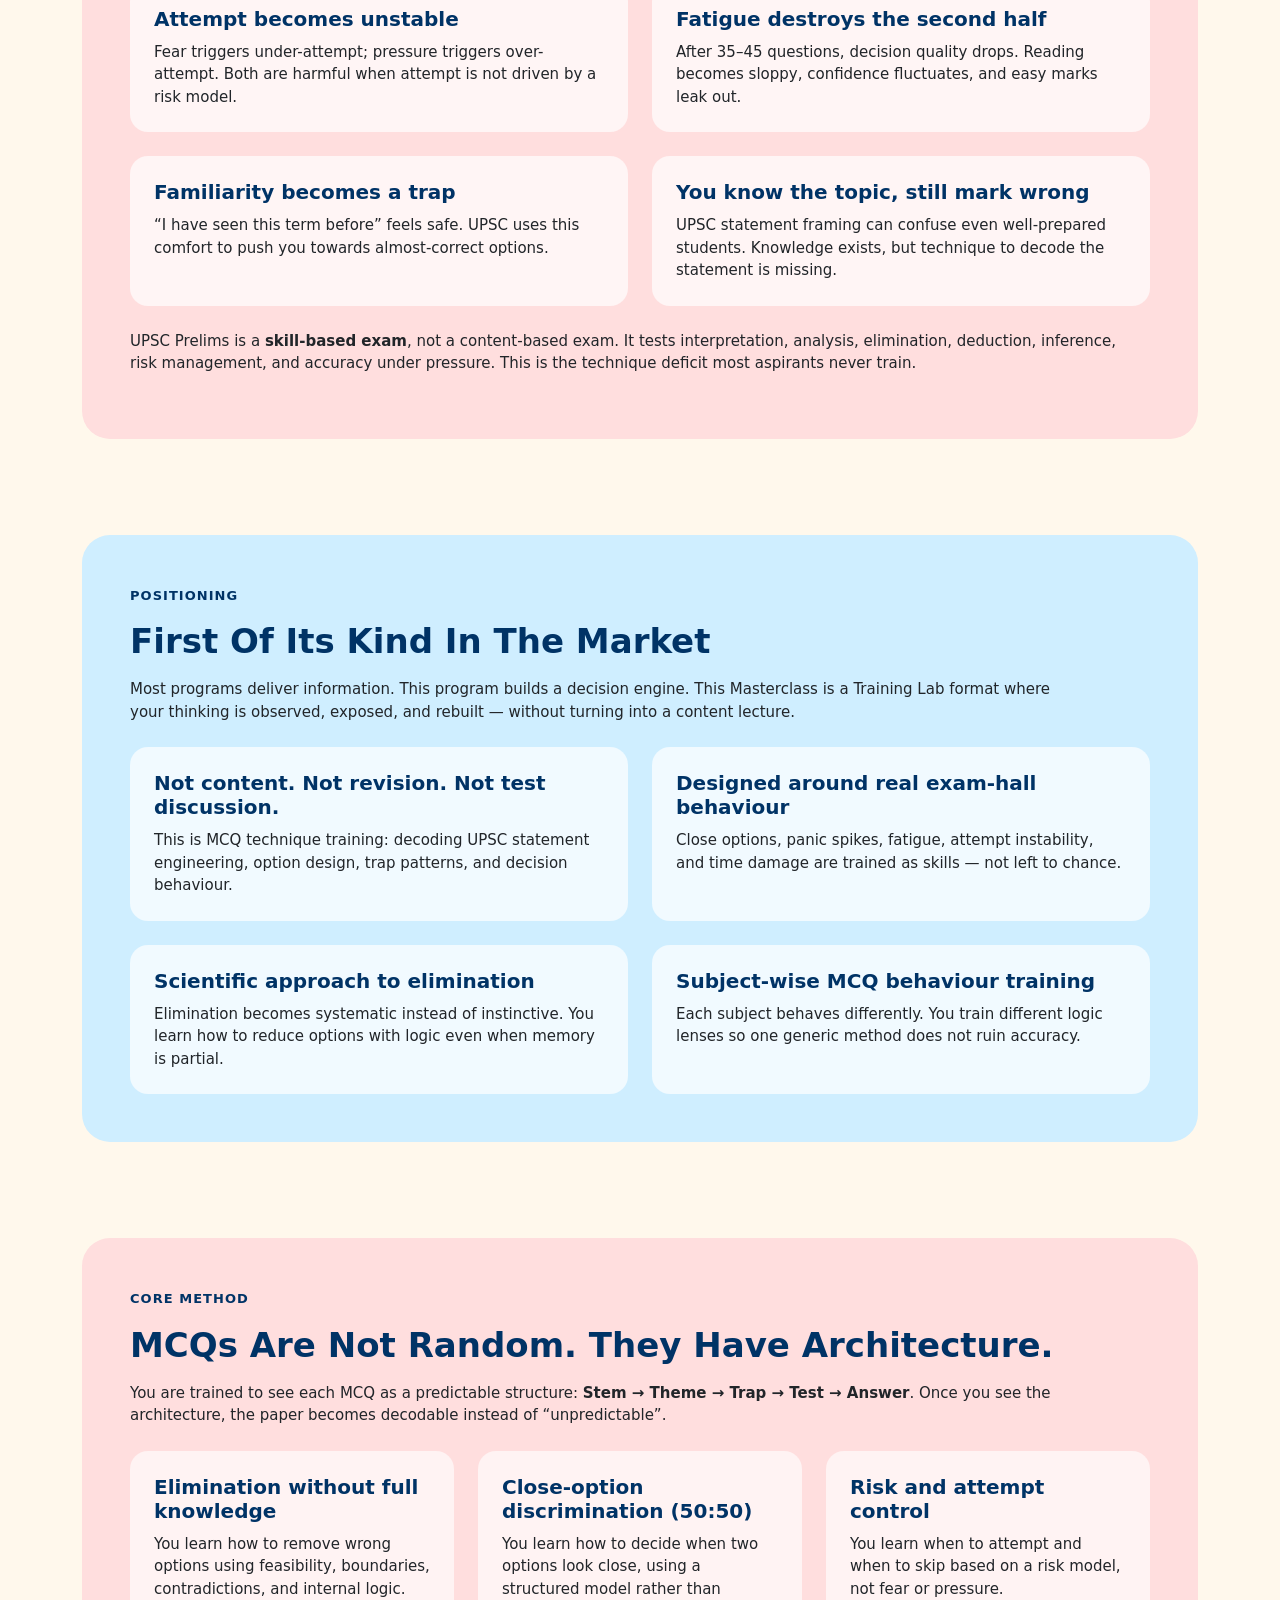
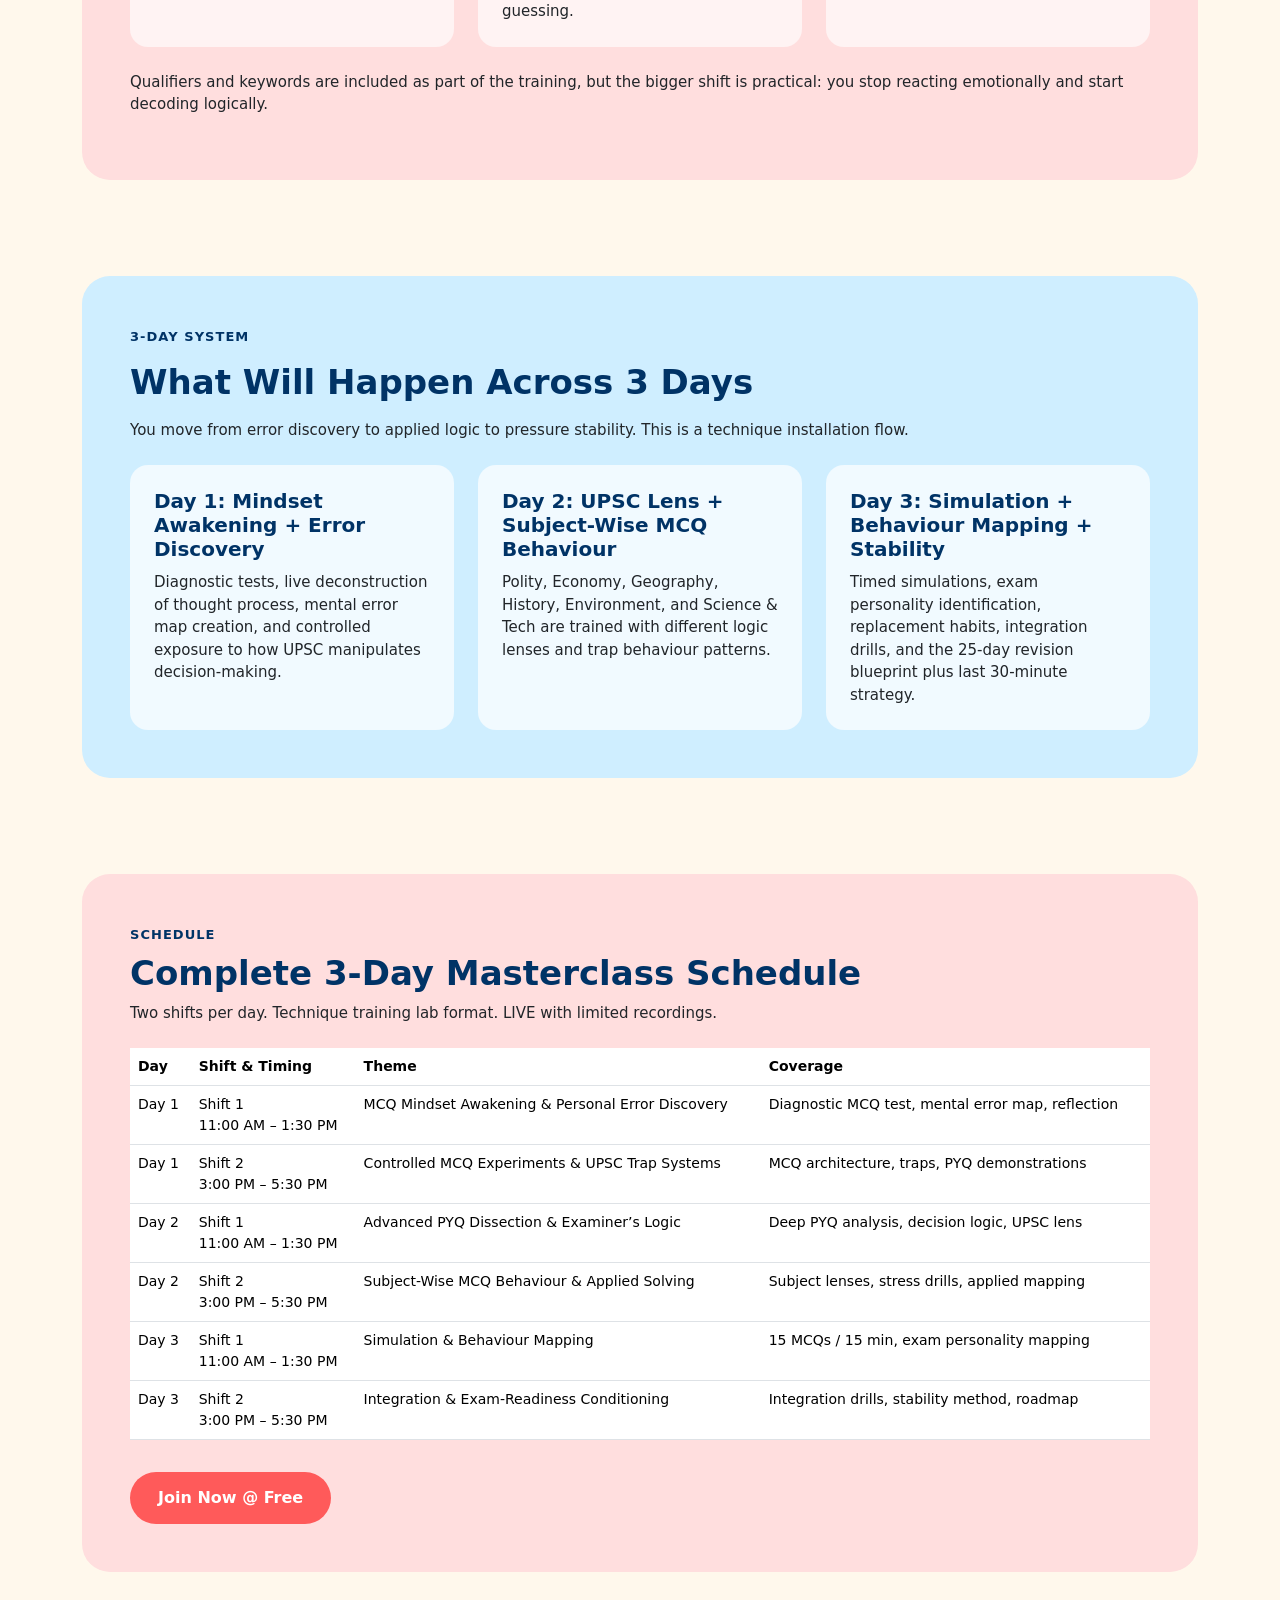
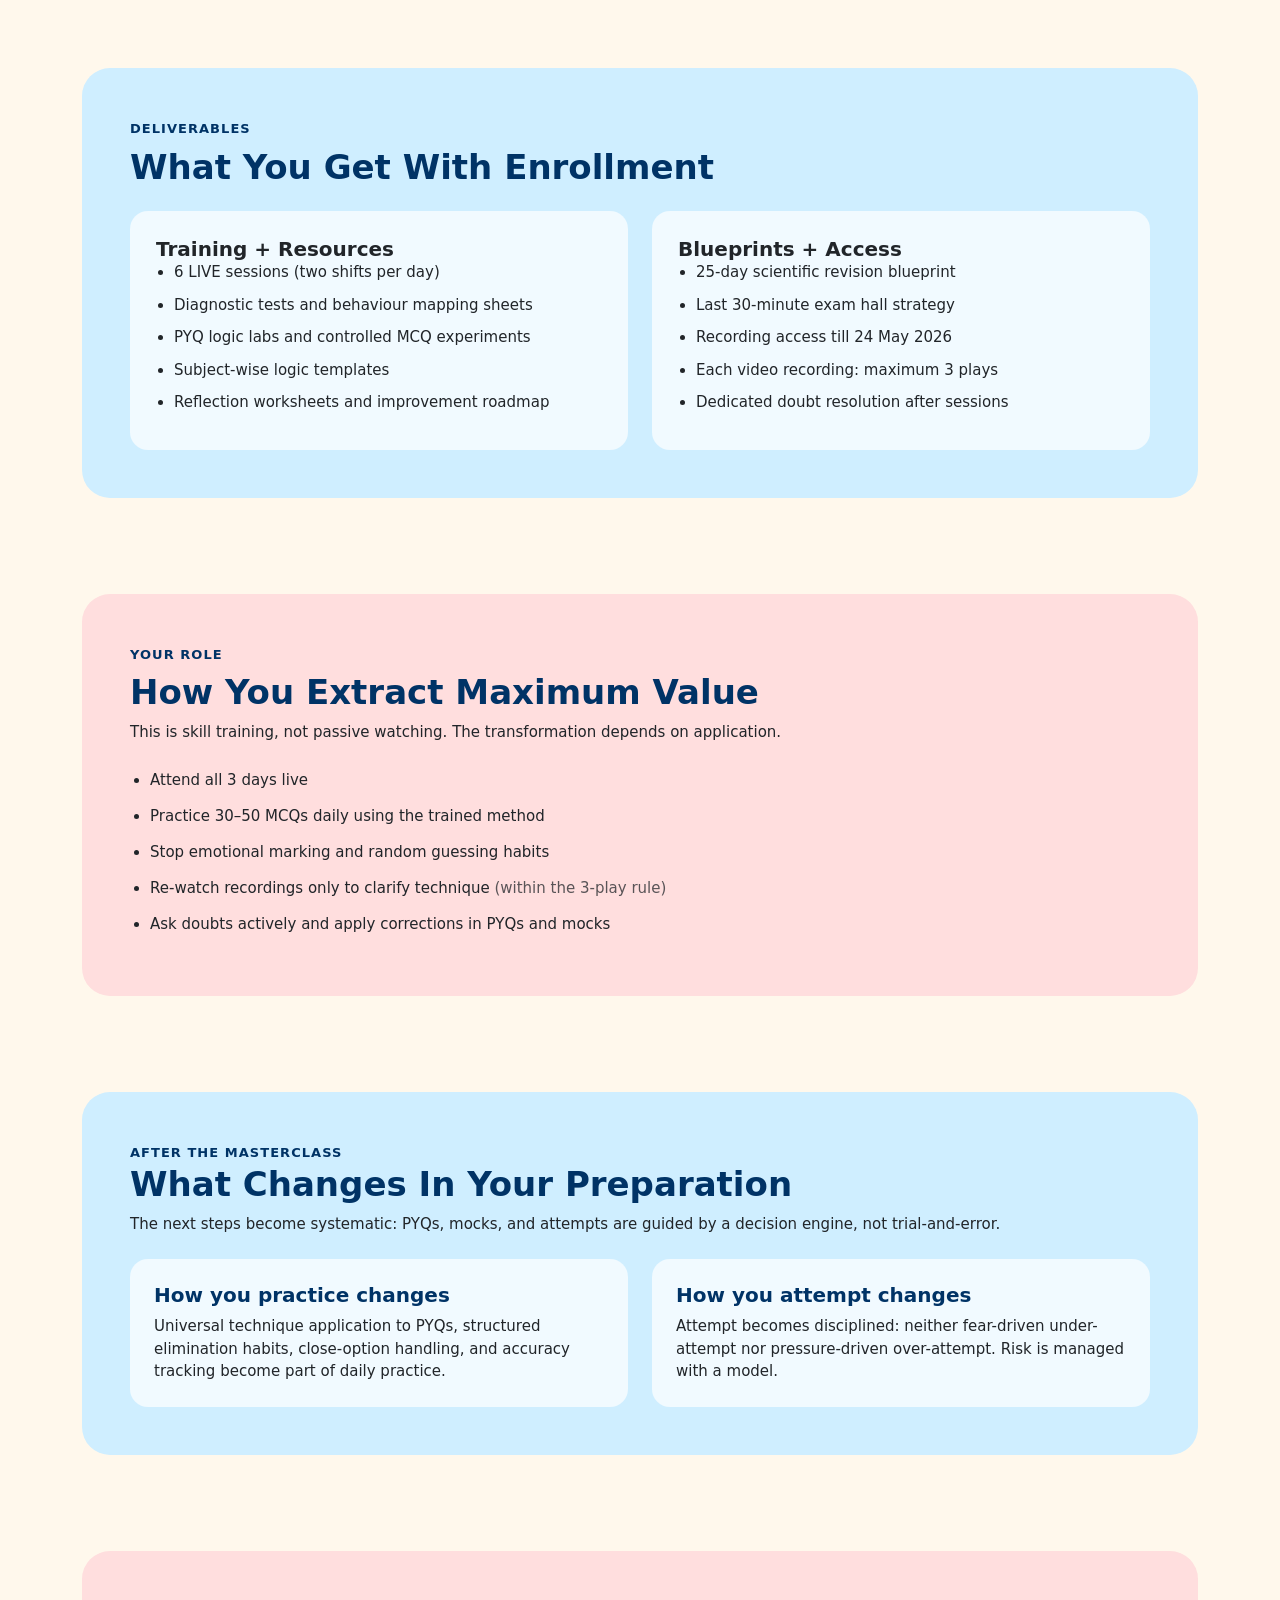
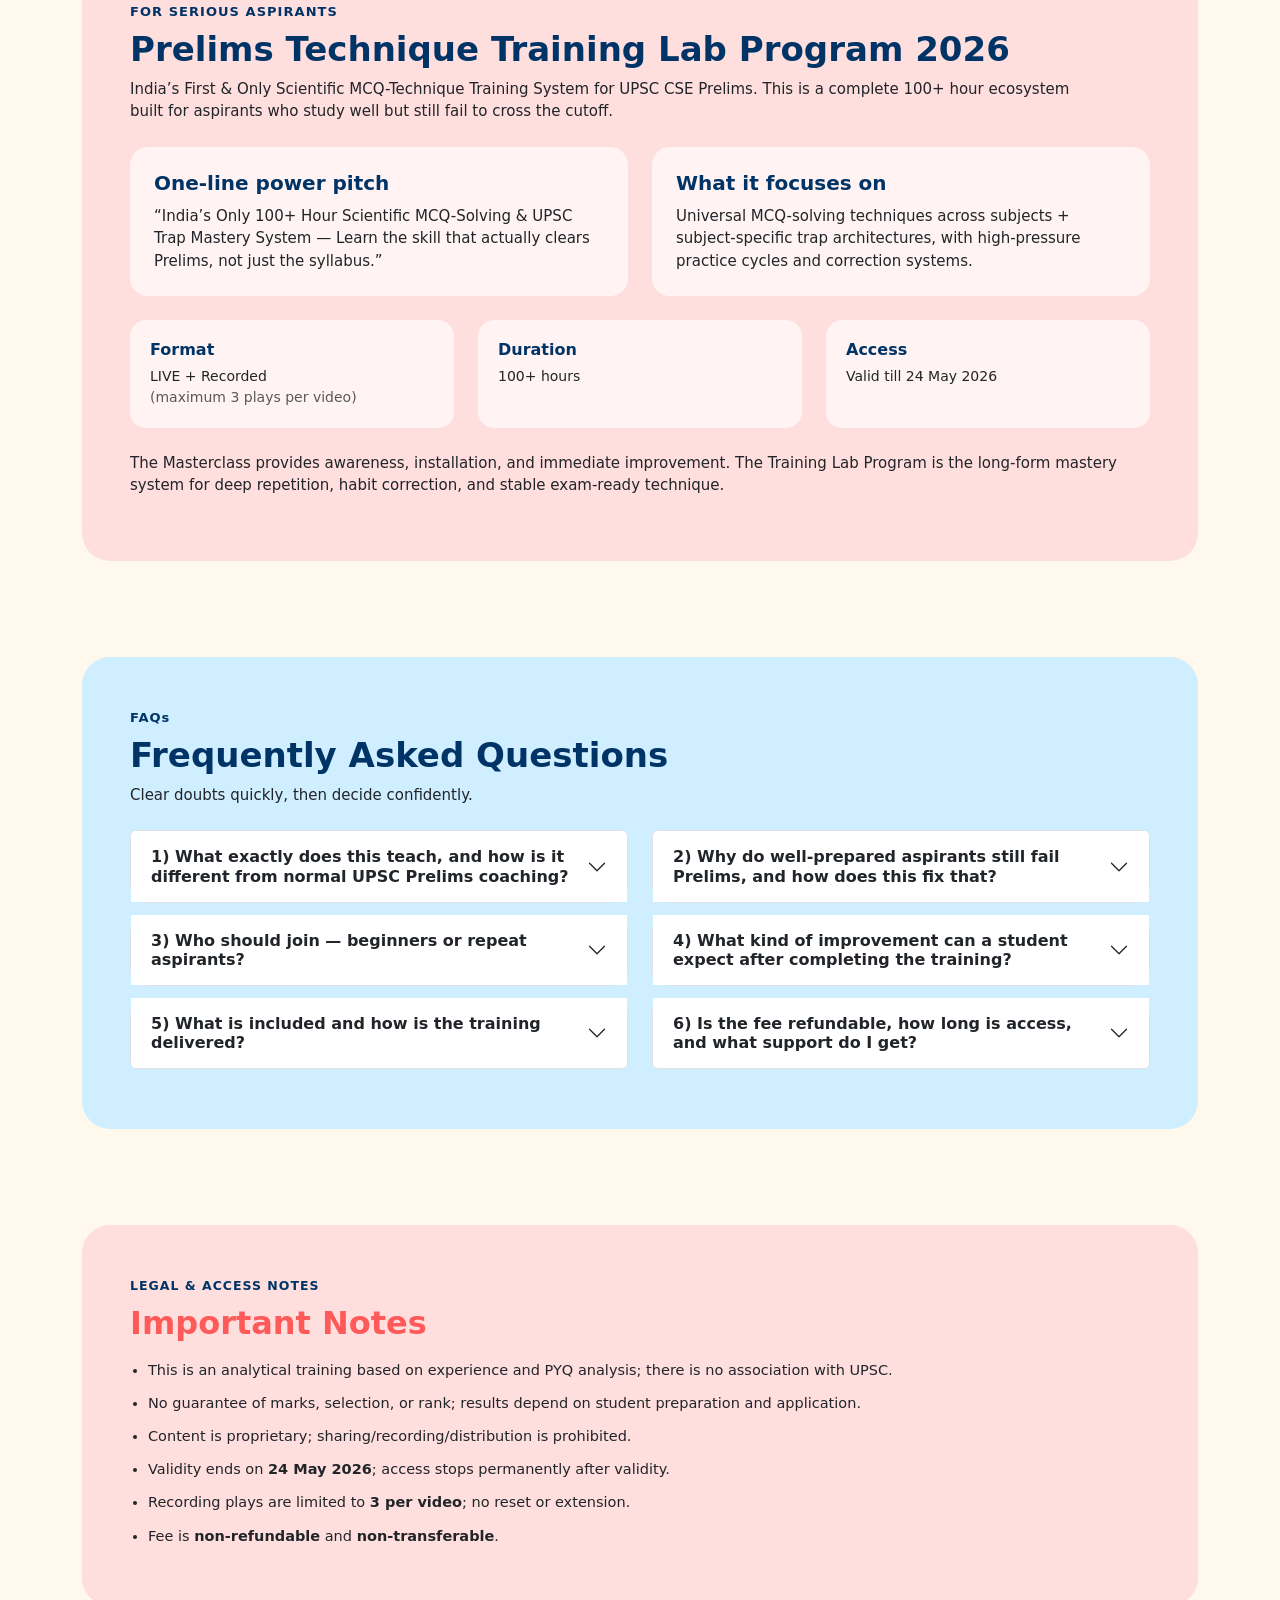
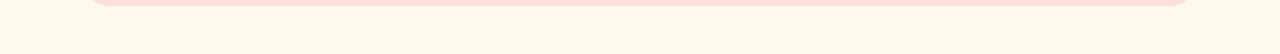
==== commit a85ff889: "Changes DOne" ====
--- a/index.html
+++ b/index.html
@@ -3,7 +3,7 @@
 
 <head>
     <meta charset="UTF-8">
-    <title>Header Design</title>
+    <title>Masterclass</title>
     <meta name="viewport" content="width=device-width, initial-scale=1">
     <link rel="stylesheet" href="CSS/style.css">
     <!-- Bootstrap 5 -->
@@ -11,16 +11,37 @@
 
     <!-- Google Font -->
     <link href="https://fonts.googleapis.com/css2?family=Inter:wght@400;600;700&display=swap" rel="stylesheet">
+
+    <!-- Meta Pixel Code -->
+    <script>
+        !function (f, b, e, v, n, t, s) {
+            if (f.fbq) return; n = f.fbq = function () {
+                n.callMethod ?
+                    n.callMethod.apply(n, arguments) : n.queue.push(arguments)
+            };
+            if (!f._fbq) f._fbq = n; n.push = n; n.loaded = !0; n.version = '2.0';
+            n.queue = []; t = b.createElement(e); t.async = !0;
+            t.src = v; s = b.getElementsByTagName(e)[0];
+            s.parentNode.insertBefore(t, s)
+        }(window, document, 'script',
+            'https://connect.facebook.net/en_US/fbevents.js');
+        fbq('init', '693778027140210');
+        fbq('track', 'PageView');
+    </script>
+    <noscript><img height="1" width="1" style="display:none"
+            src="https://www.facebook.com/tr?id=693778027140210&ev=PageView&noscript=1" /></noscript>
+    <!-- End Meta Pixel Code -->
+
 </head>
 
 <body>
 
     <header class="top-header py-3">
         <div class="container">
-            <div class="row align-items-center g-3">
+            <div class="row align-items-center">
 
                 <!-- Left Content -->
-                <div class="col-lg-5 col-md-12 d-flex align-items-center gap-3">
+                <div class="col-lg-5 col-6 d-flex align-items-center gap-3">
                     <img src="Images/Logo.png" width="150px" alt="">
                     <!-- <div>
                         <h6 class="mb-1 fw-bold">
@@ -32,17 +53,8 @@
                     </div> -->
                 </div>
 
-                <!-- Middle Pills -->
-                <div class="col-lg-5 col-md-12">
-                    <div class="d-flex flex-wrap gap-2 justify-content-lg-center">
-                        <div class="pill">First of Its Kind in the Market</div>
-                        <div class="pill"><a href="#real" style="text-decoration: none;color: #000;">Real Problems</a></div>
-                        <div class="pill"><a href="#stream" style="text-decoration: none;color: #000;">3-Day System</a></div>
-                    </div>
-                </div>
-
                 <!-- CTA -->
-                <div class="col-lg-2 col-md-12 text-lg-end text-start">
+                <div class="col-lg-7 col-6 text-lg-end text-start">
                     <a onclick="openPopup()" class="cta-btn d-inline-block">
                         Join @ Free
                     </a>
@@ -1056,6 +1068,35 @@
         overlay.addEventListener("click", closePopup);
     </script>
 
+    <script>
+        (function () {
+            let scroll25 = false;
+            let scroll50 = false;
+            let scroll75 = false;
+
+            window.addEventListener('scroll', function () {
+                const scrollTop = window.pageYOffset || document.documentElement.scrollTop;
+                const docHeight = document.documentElement.scrollHeight - document.documentElement.clientHeight;
+                const scrollPercent = Math.round((scrollTop / docHeight) * 100);
+
+                if (scrollPercent >= 25 && !scroll25) {
+                    fbq('trackCustom', 'Scroll_25');
+                    scroll25 = true;
+                }
+
+                if (scrollPercent >= 50 && !scroll50) {
+                    fbq('trackCustom', 'Scroll_50');
+                    scroll50 = true;
+                }
+
+                if (scrollPercent >= 75 && !scroll75) {
+                    fbq('trackCustom', 'Scroll_75');
+                    scroll75 = true;
+                }
+            });
+        })();
+    </script>
+
 
 
 </body>
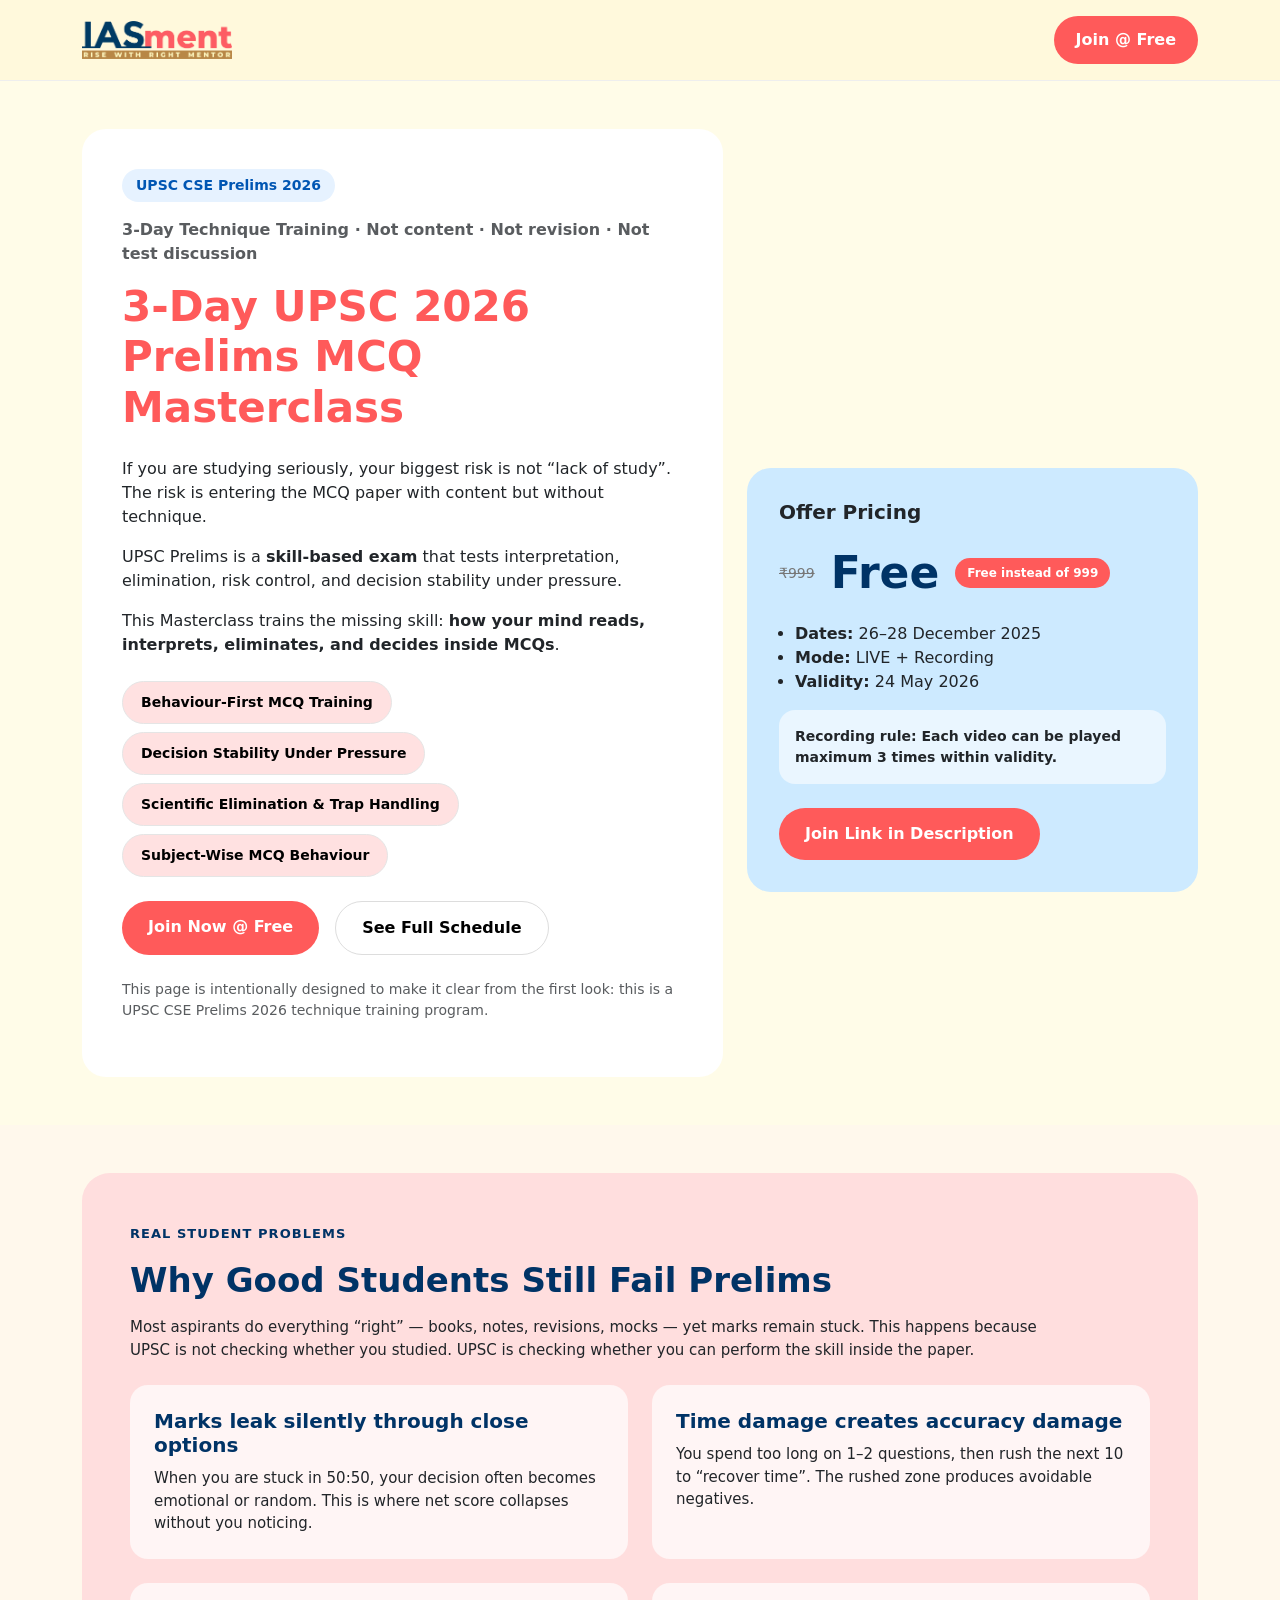
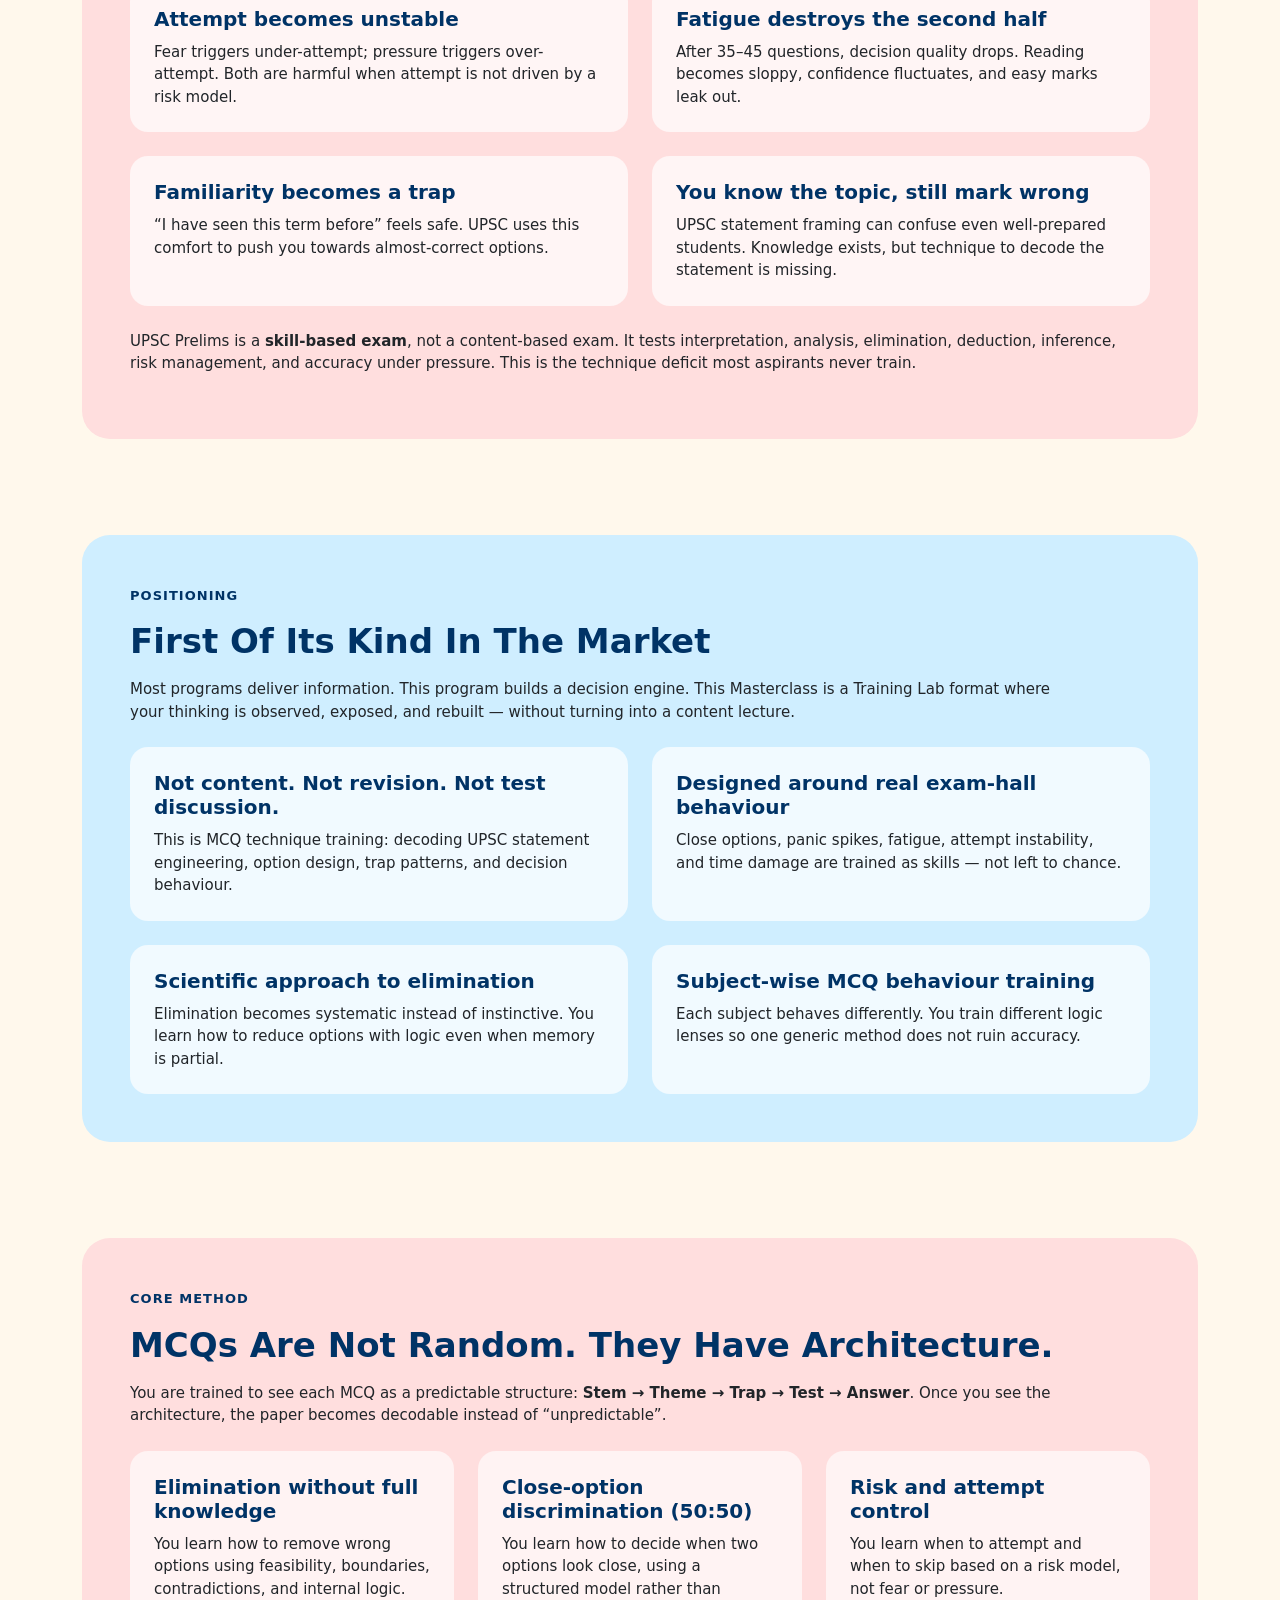
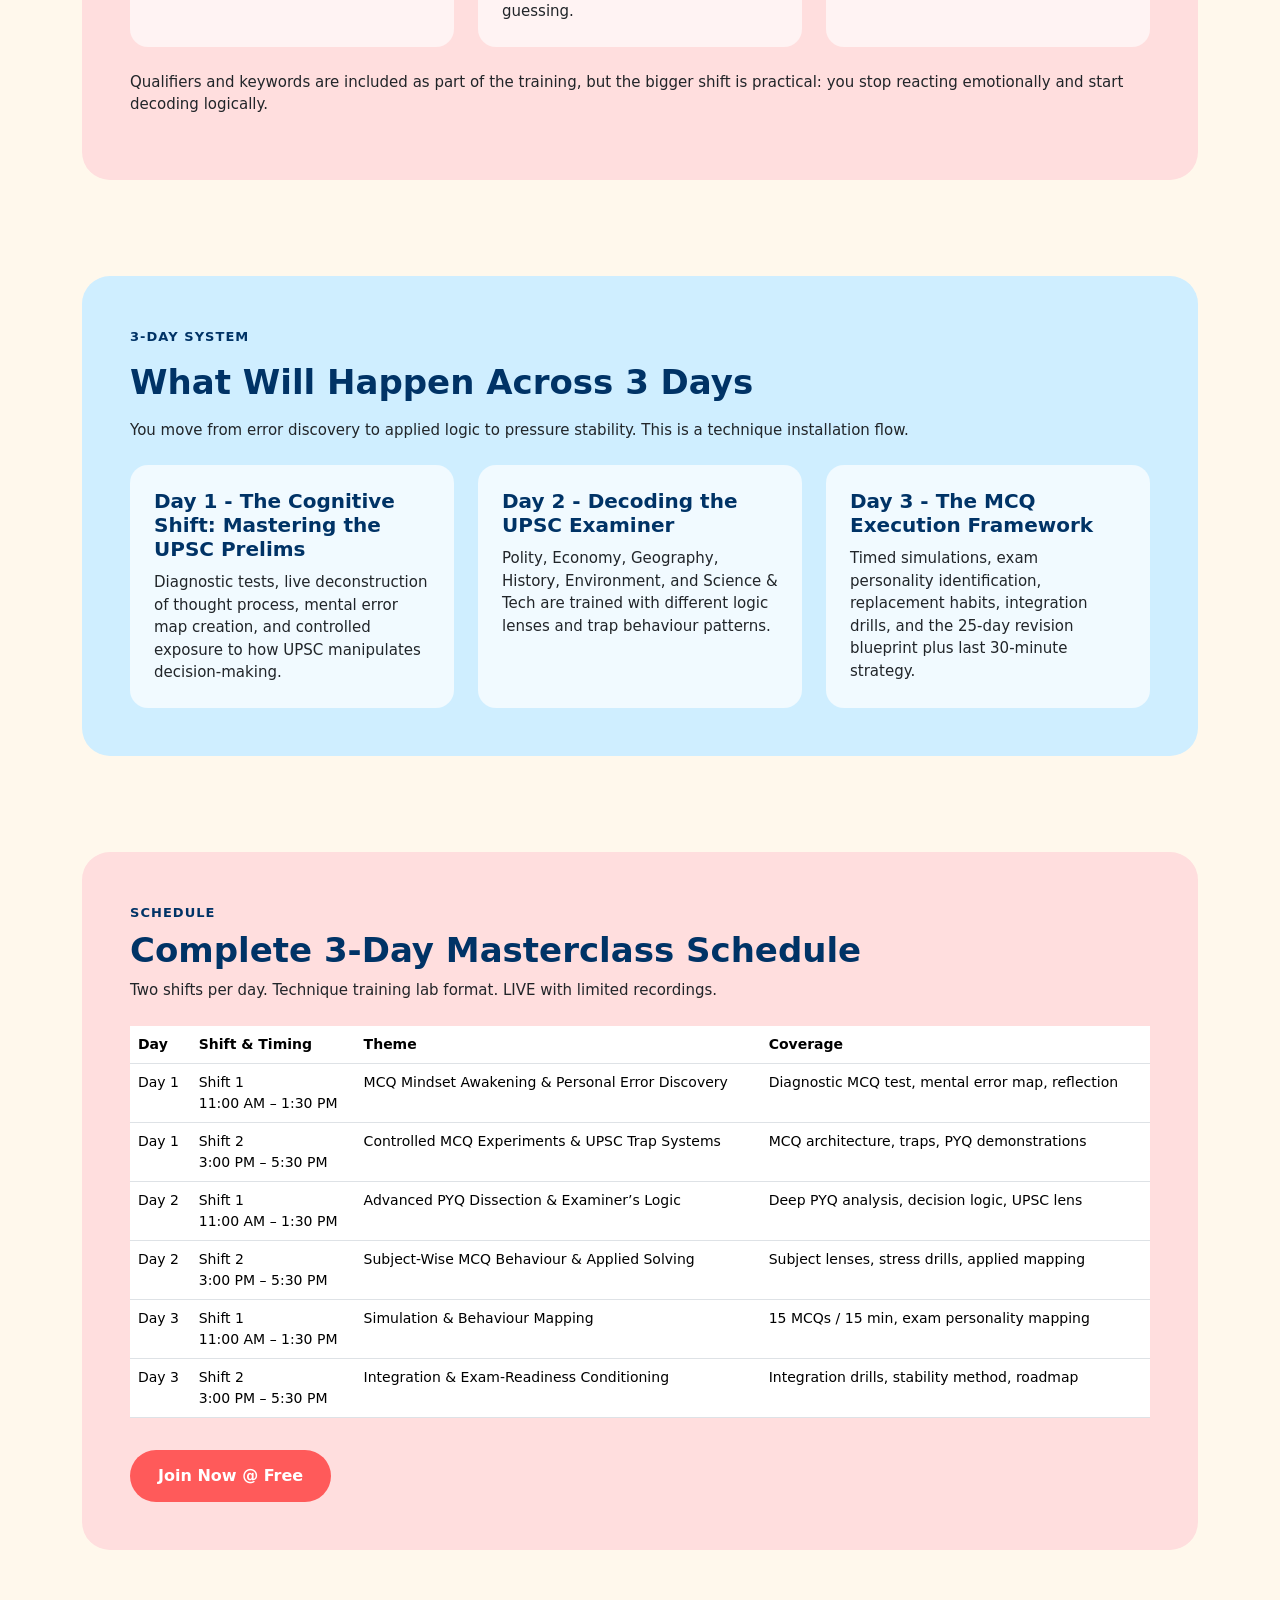
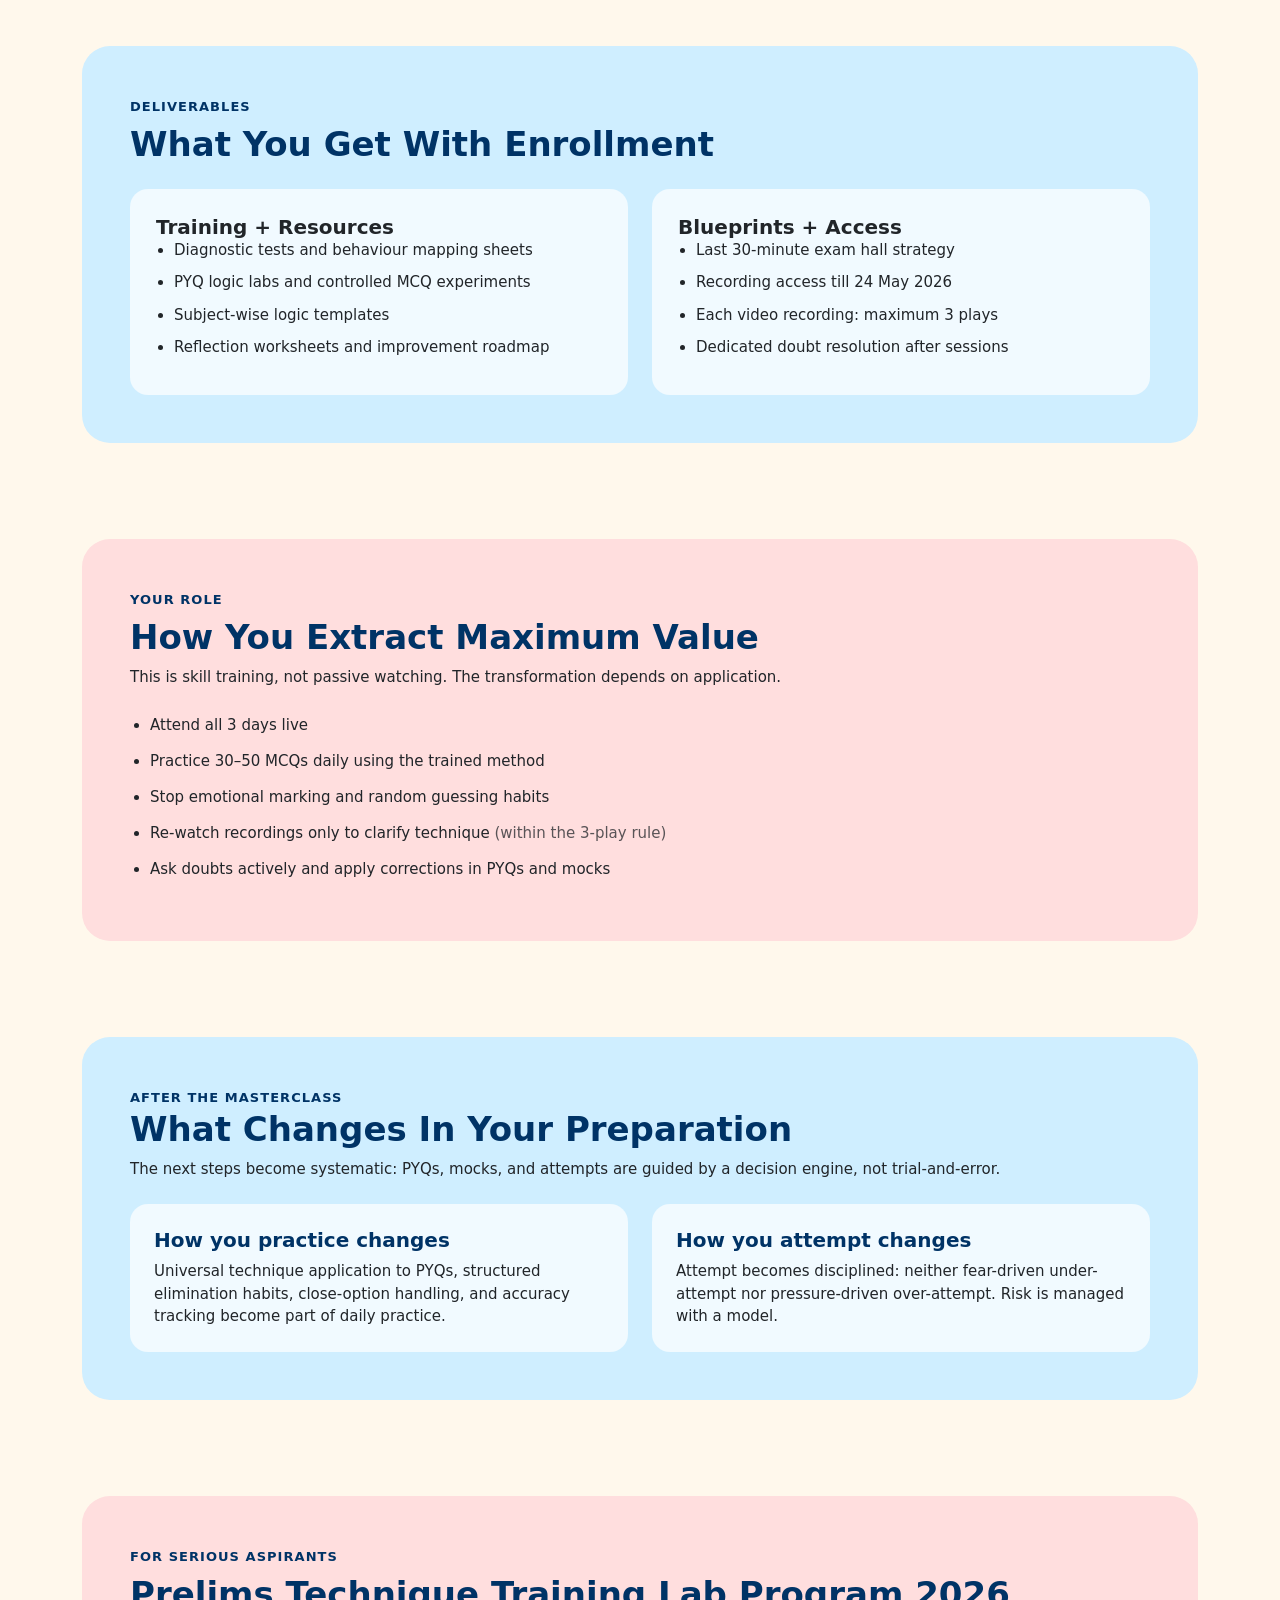
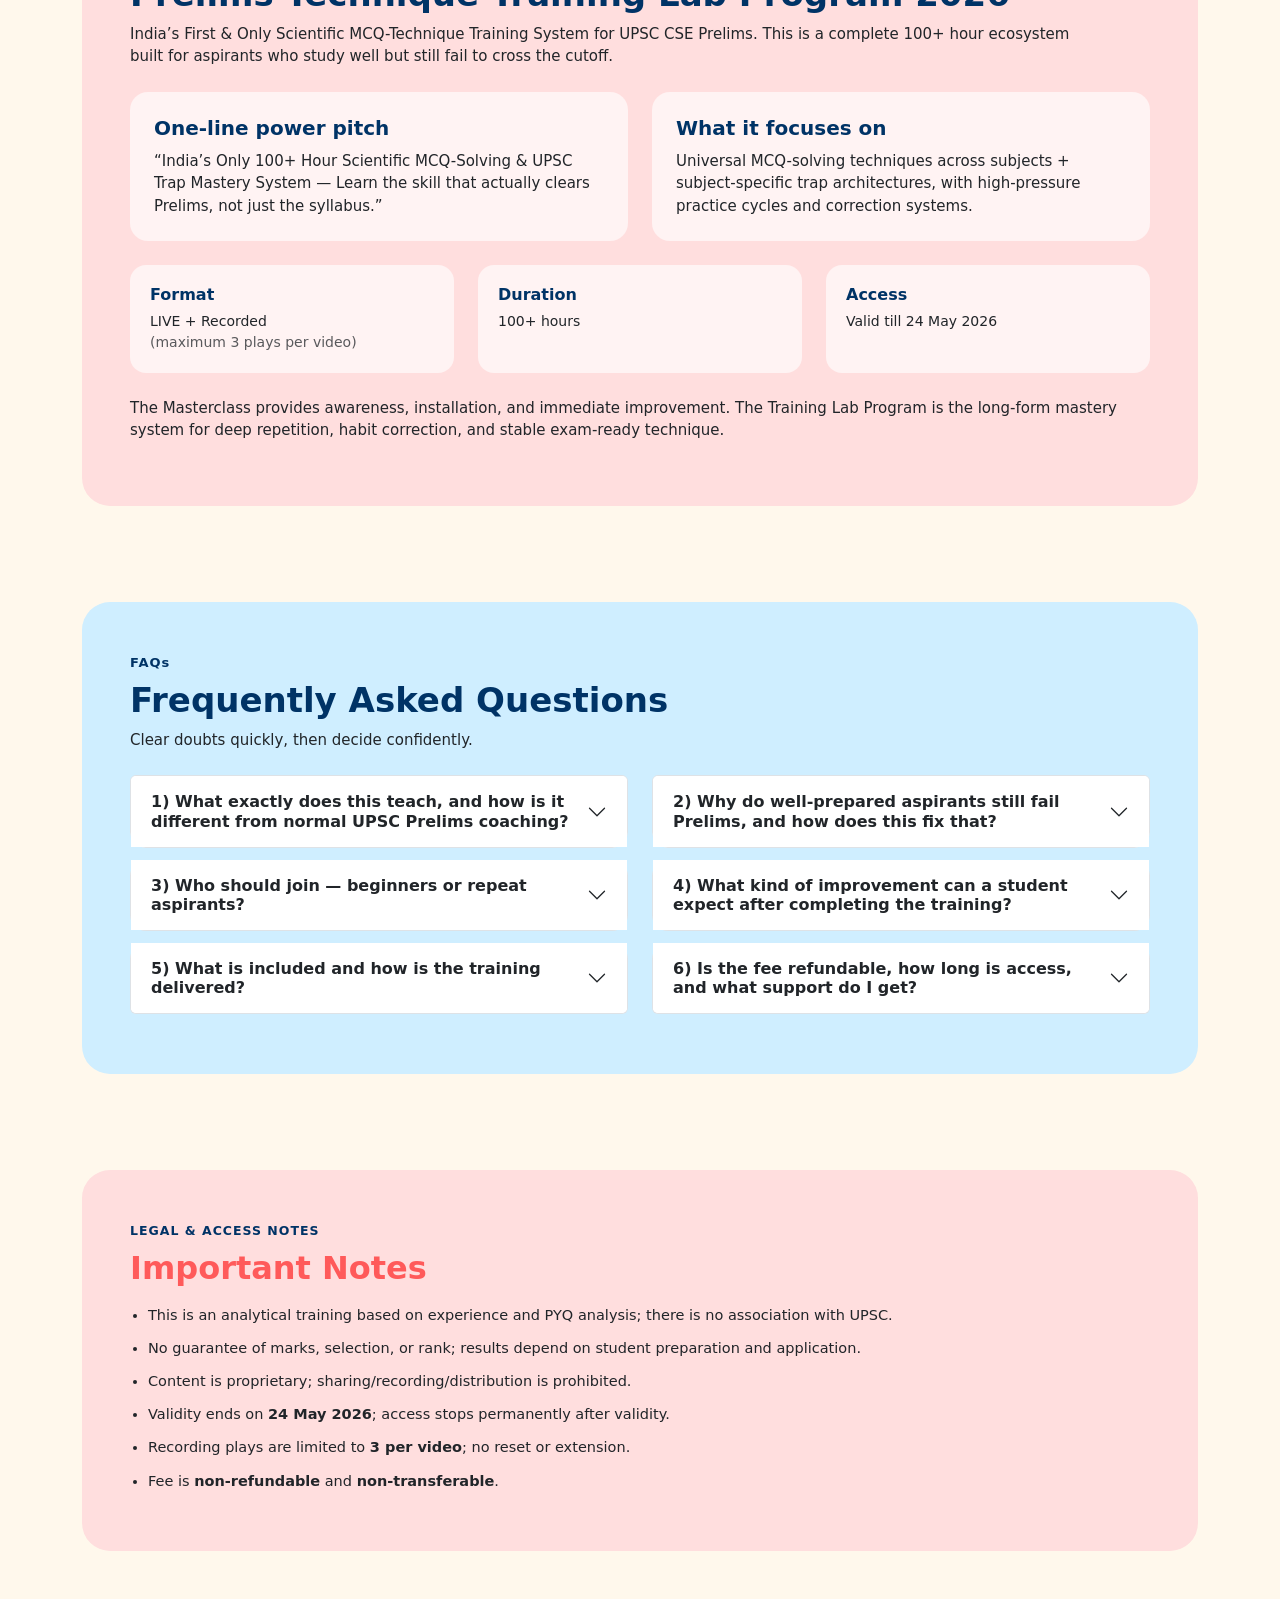
==== commit 836a183e: "New Changes Recommended From Client Are Now Done!" ====
--- a/index.html
+++ b/index.html
@@ -123,11 +123,17 @@
                         <div class="d-flex flex-column gap-4 h-100">
 
                             <!-- WHO THIS IS FOR -->
-                            <iframe width="100%" height="315"
-                                src="https://www.youtube.com/embed/hD3EgvVHw-c?si=z-wyhq5hcPNR43-O"
-                                title="YouTube video player" frameborder="0"
+                            <iframe 
+                                width="100%" 
+                                height="315"
+                                src="https://www.youtube.com/embed/hD3EgvVHw-c?controls=0&modestbranding=1&rel=0"
+                                title="YouTube video player" 
+                                frameborder="0"
                                 allow="accelerometer; autoplay; clipboard-write; encrypted-media; gyroscope; picture-in-picture; web-share"
-                                referrerpolicy="strict-origin-when-cross-origin" allowfullscreen></iframe>
+                                referrerpolicy="strict-origin-when-cross-origin" 
+                                allowfullscreen>
+                            </iframe>
+
 
                             <!-- PRICING -->
                             <div class="pricing-card">
@@ -416,7 +422,7 @@
 
                         <div class="col-md-4">
                             <div class="day-card h-100">
-                                <h5>Day 1: Mindset Awakening + Error Discovery</h5>
+                                <h5>Day 1 - The Cognitive Shift: Mastering the UPSC Prelims</h5>
                                 <p>
                                     Diagnostic tests, live deconstruction of thought process,
                                     mental error map creation, and controlled exposure to how
@@ -427,7 +433,7 @@
 
                         <div class="col-md-4">
                             <div class="day-card h-100">
-                                <h5>Day 2: UPSC Lens + Subject-Wise MCQ Behaviour</h5>
+                                <h5>Day 2 - Decoding the UPSC Examiner</h5>
                                 <p>
                                     Polity, Economy, Geography, History, Environment, and
                                     Science & Tech are trained with different logic lenses
@@ -438,7 +444,7 @@
 
                         <div class="col-md-4">
                             <div class="day-card h-100">
-                                <h5>Day 3: Simulation + Behaviour Mapping + Stability</h5>
+                                <h5>Day 3 - The MCQ Execution Framework</h5>
                                 <p>
                                     Timed simulations, exam personality identification,
                                     replacement habits, integration drills, and the
@@ -603,7 +609,6 @@
                             <div class="deliver-card h-100">
                                 <h5 class="card-title">Training + Resources</h5>
                                 <ul class="deliver-list">
-                                    <li>6 LIVE sessions (two shifts per day)</li>
                                     <li>Diagnostic tests and behaviour mapping sheets</li>
                                     <li>PYQ logic labs and controlled MCQ experiments</li>
                                     <li>Subject-wise logic templates</li>
@@ -617,7 +622,6 @@
                             <div class="deliver-card h-100">
                                 <h5 class="card-title">Blueprints + Access</h5>
                                 <ul class="deliver-list">
-                                    <li>25-day scientific revision blueprint</li>
                                     <li>Last 30-minute exam hall strategy</li>
                                     <li>Recording access till 24 May 2026</li>
                                     <li>Each video recording: maximum 3 plays</li>
@@ -1096,6 +1100,7 @@
             });
         })();
     </script>
+    <script src="https://cdn.jsdelivr.net/npm/bootstrap@5.3.2/dist/js/bootstrap.bundle.min.js"></script>
 
 
 
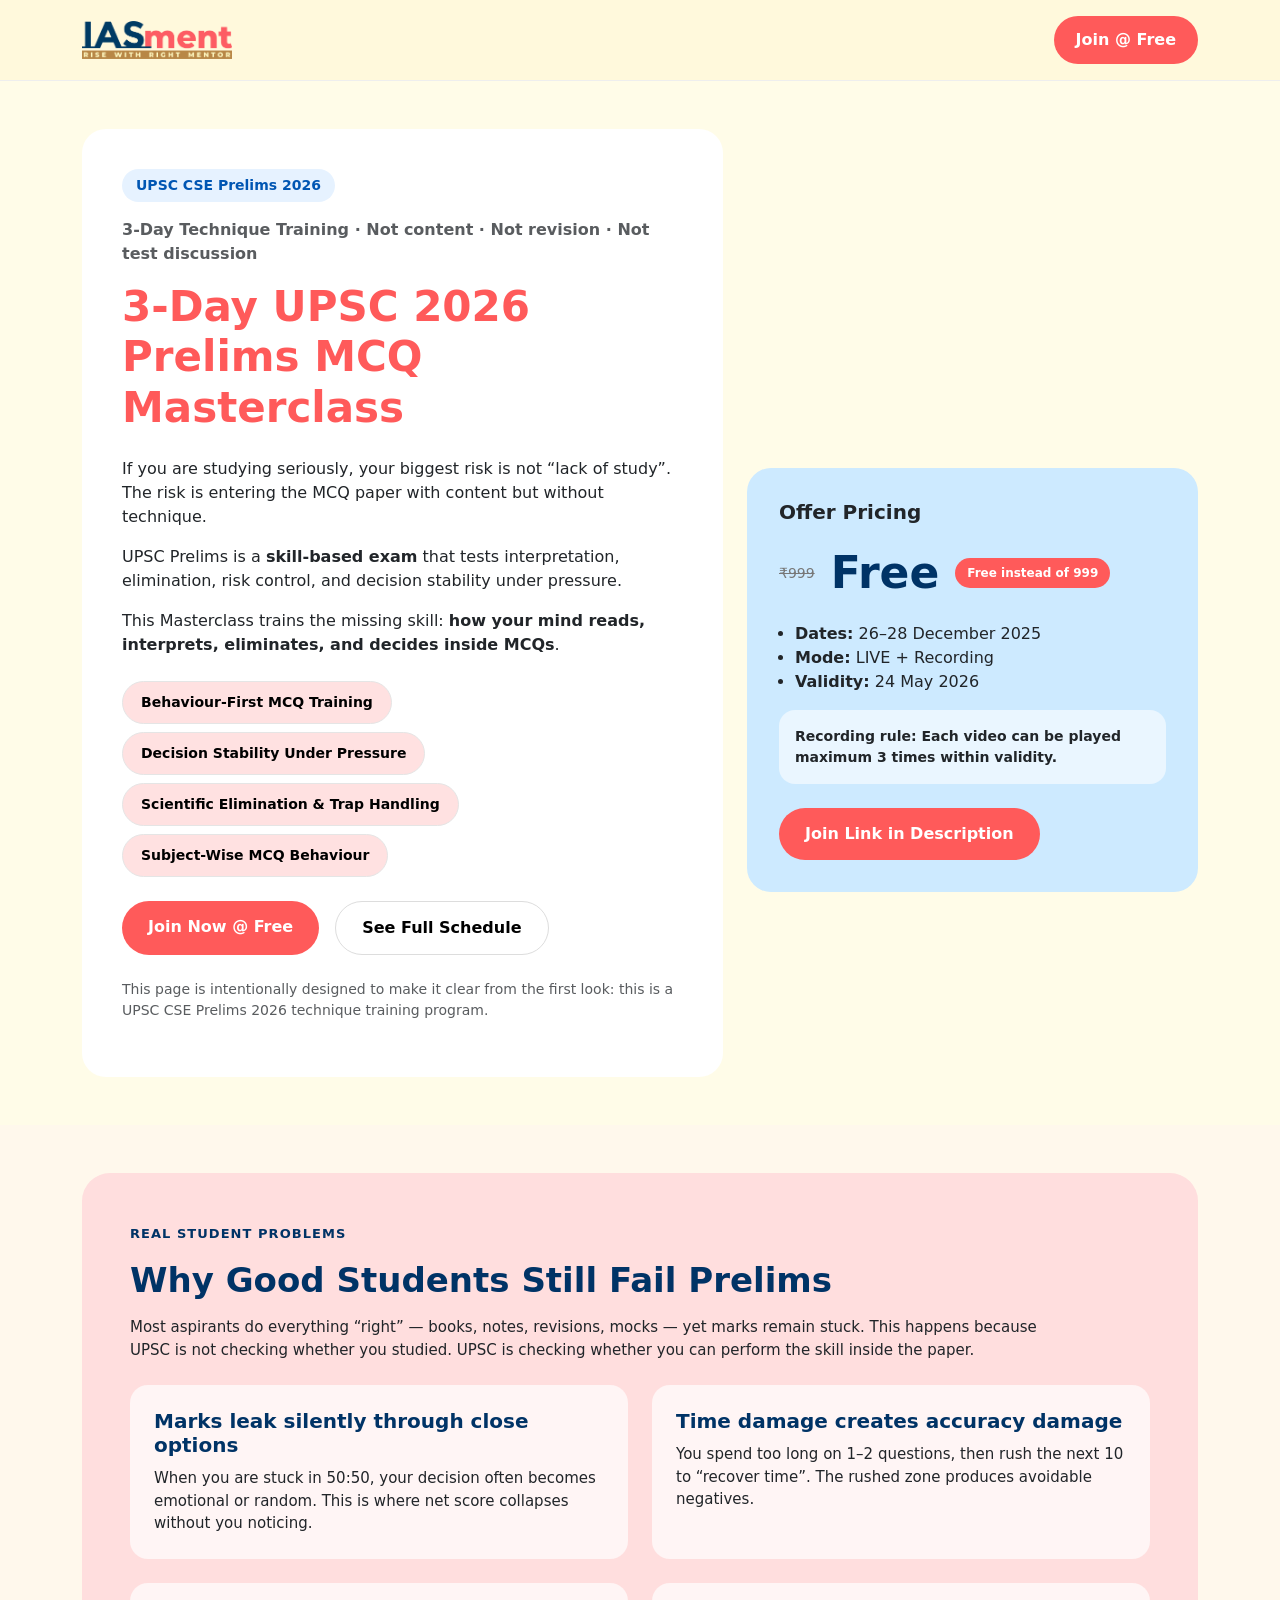
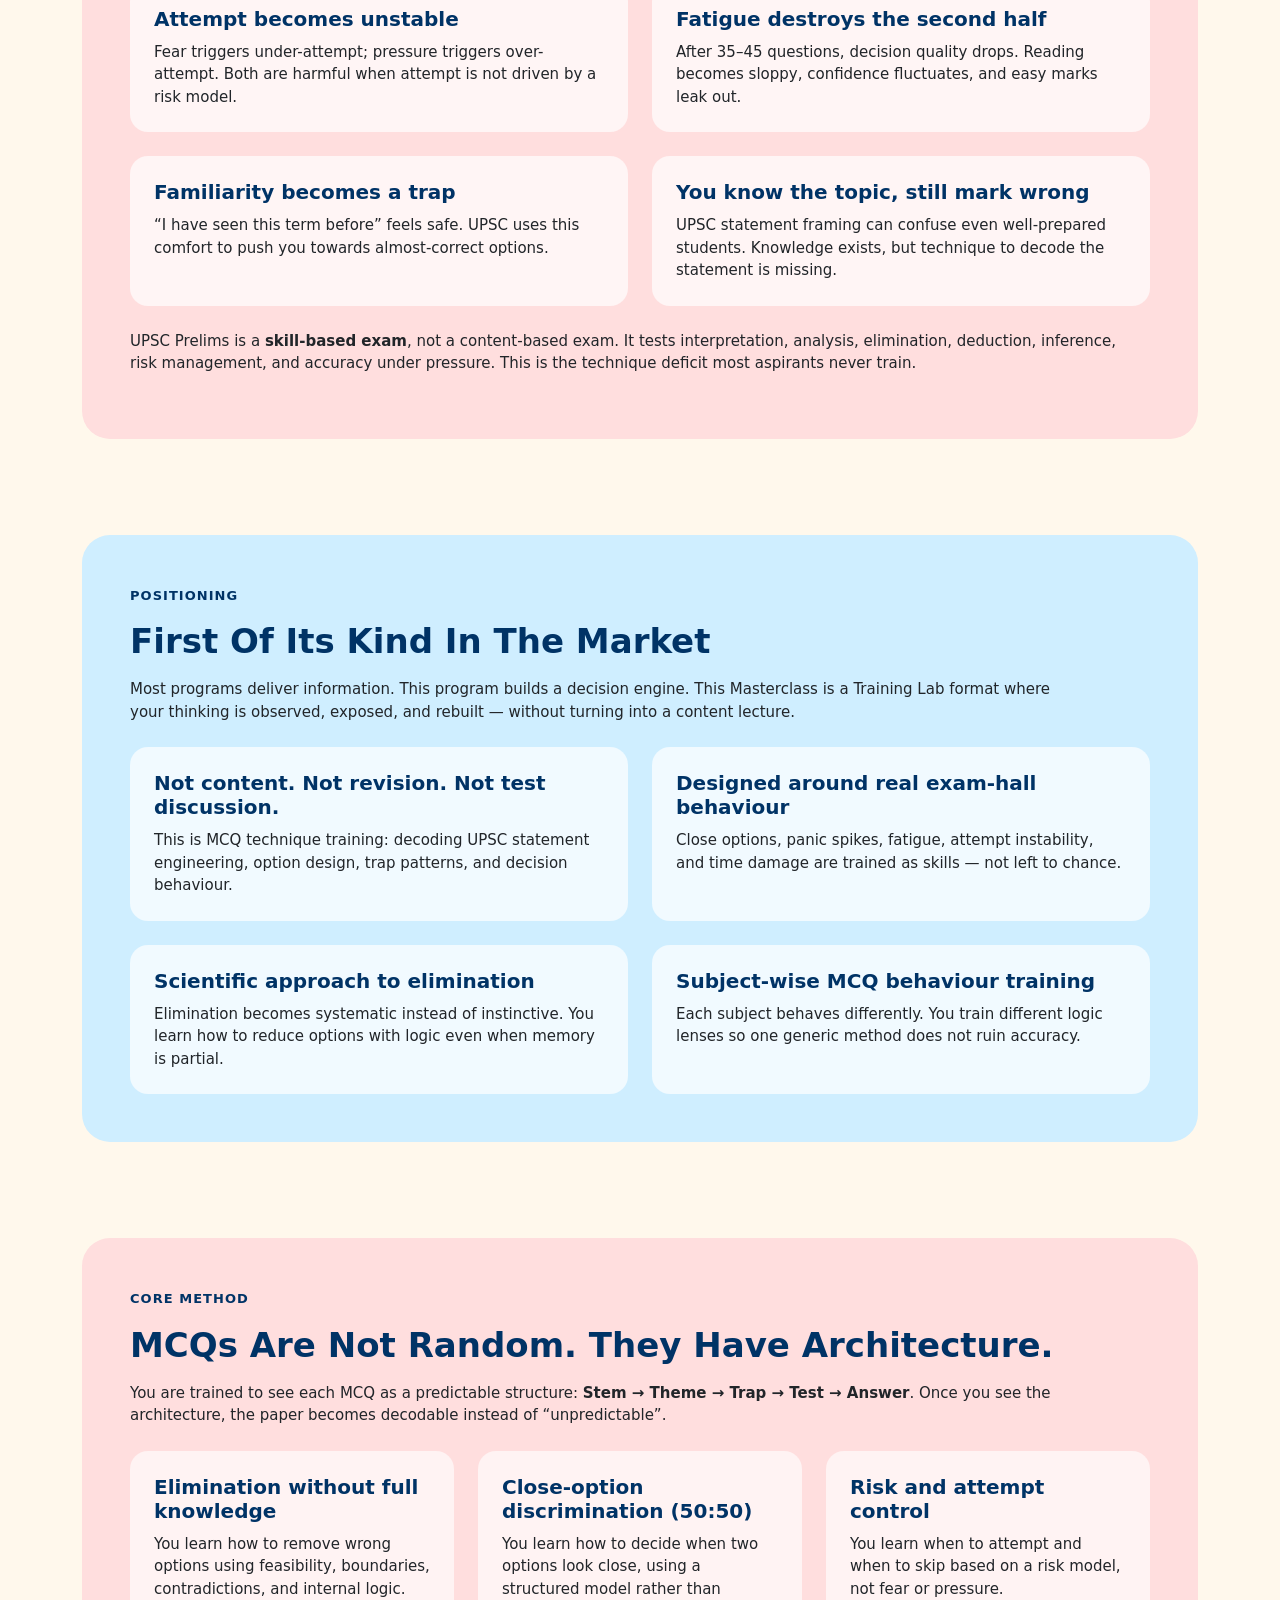
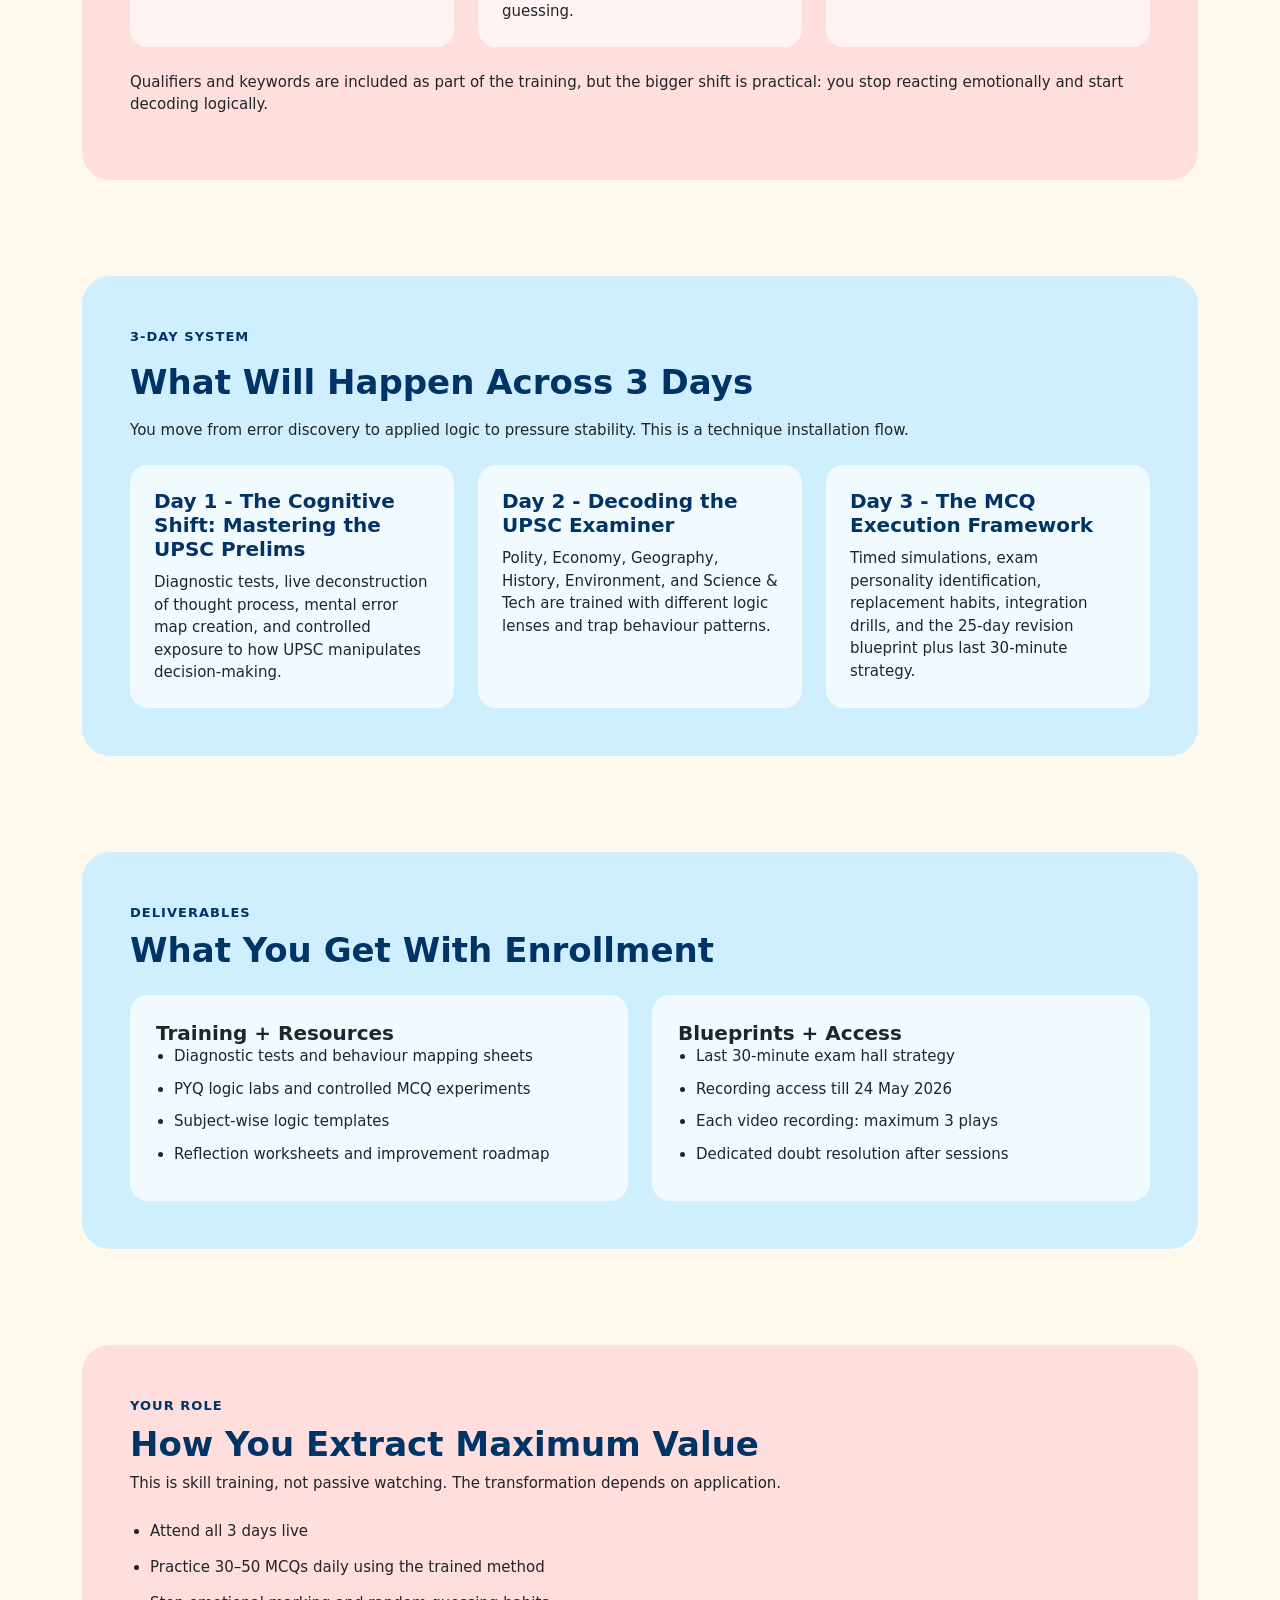
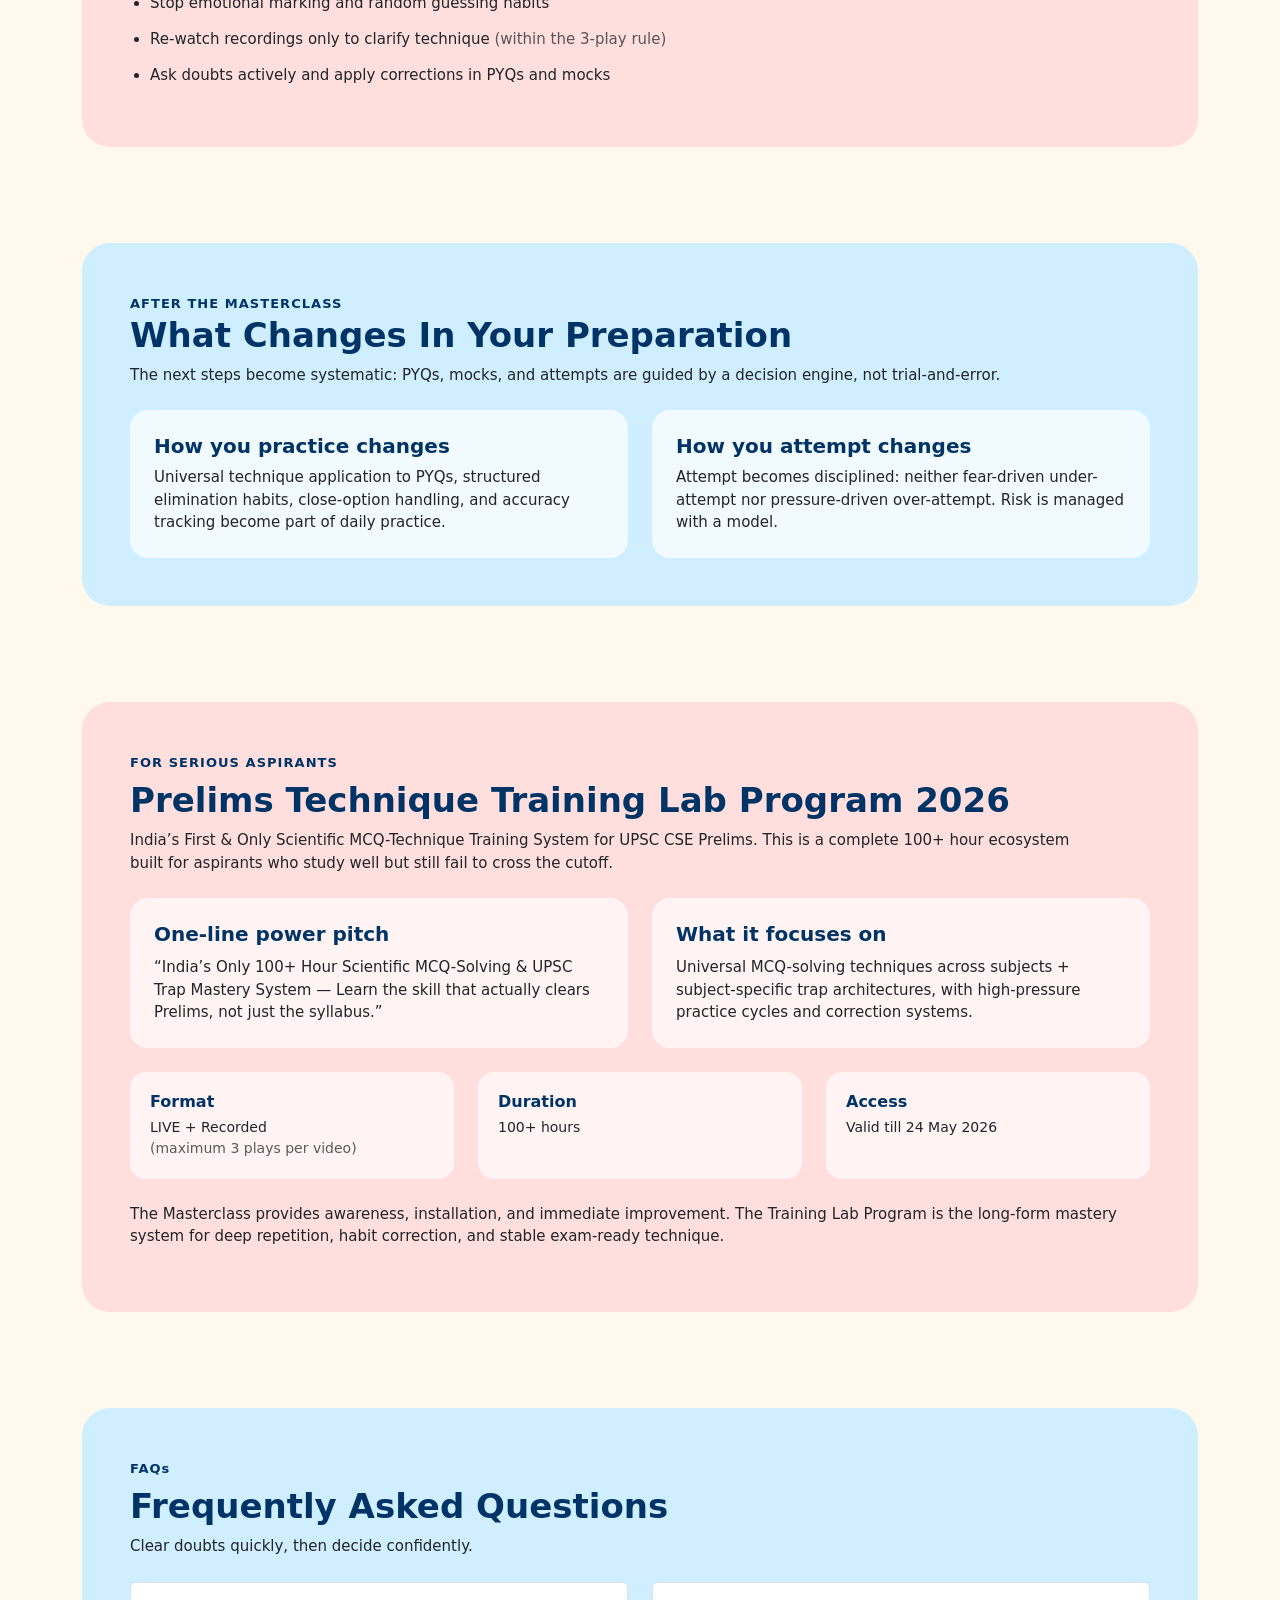
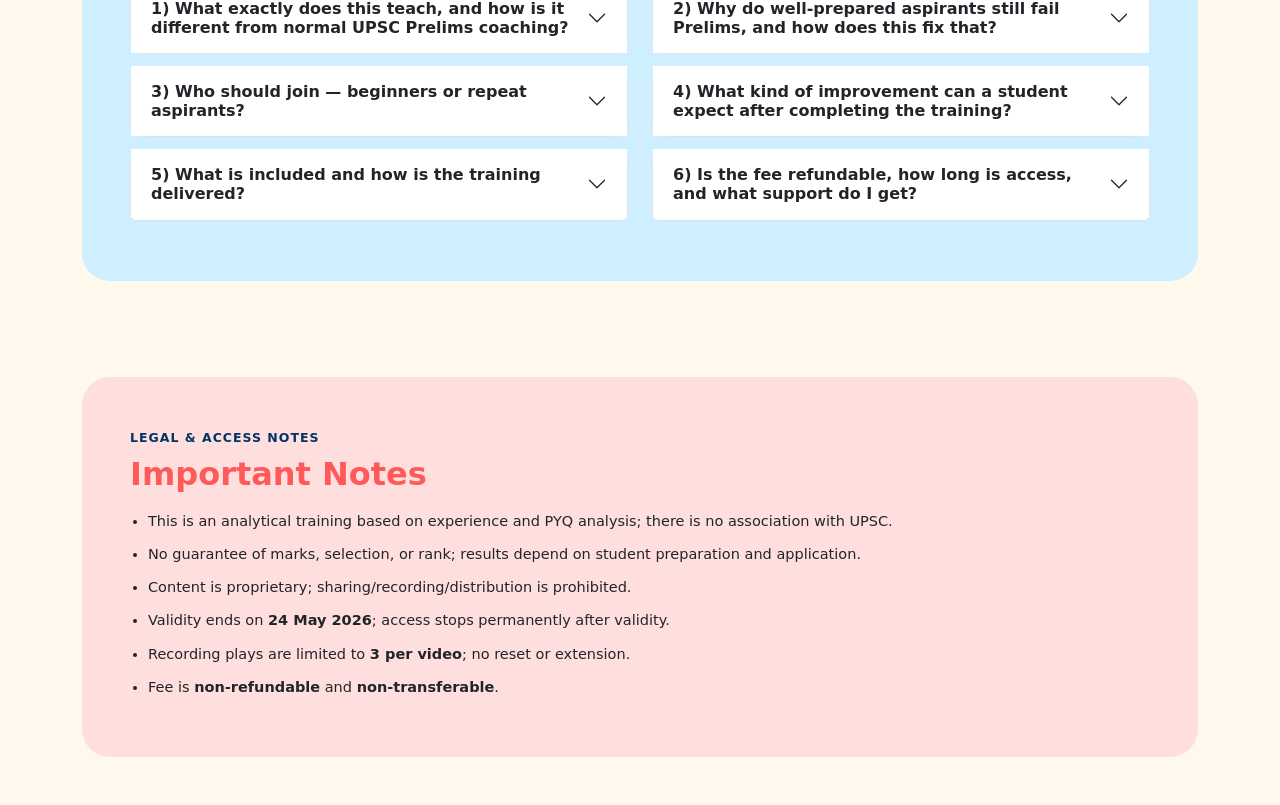
==== commit 68e4f68a: "New Section Removed" ====
--- a/index.html
+++ b/index.html
@@ -459,135 +459,6 @@
             </div>
         </section>
 
-
-        <section class="schedule-section py-5" id="schedule">
-            <div class="container">
-                <div class="schedule-wrapper p-4 p-md-5">
-
-                    <span class="section-tag mb-2 d-inline-block">SCHEDULE</span>
-
-                    <h2 class="section-title mb-2">
-                        Complete 3-Day Masterclass Schedule
-                    </h2>
-
-                    <p class="section-intro mb-4">
-                        Two shifts per day. Technique training lab format.
-                        LIVE with limited recordings.
-                    </p>
-
-                    <!-- DESKTOP TABLE -->
-                    <div class="schedule-desktop d-none d-md-block">
-                        <table class="table schedule-table">
-                            <thead>
-                                <tr>
-                                    <th>Day</th>
-                                    <th>Shift & Timing</th>
-                                    <th>Theme</th>
-                                    <th>Coverage</th>
-                                </tr>
-                            </thead>
-                            <tbody>
-
-                                <tr>
-                                    <td>Day 1</td>
-                                    <td>Shift 1<br>11:00 AM – 1:30 PM</td>
-                                    <td>MCQ Mindset Awakening & Personal Error Discovery</td>
-                                    <td>Diagnostic MCQ test, mental error map, reflection</td>
-                                </tr>
-
-                                <tr>
-                                    <td>Day 1</td>
-                                    <td>Shift 2<br>3:00 PM – 5:30 PM</td>
-                                    <td>Controlled MCQ Experiments & UPSC Trap Systems</td>
-                                    <td>MCQ architecture, traps, PYQ demonstrations</td>
-                                </tr>
-
-                                <tr>
-                                    <td>Day 2</td>
-                                    <td>Shift 1<br>11:00 AM – 1:30 PM</td>
-                                    <td>Advanced PYQ Dissection & Examiner’s Logic</td>
-                                    <td>Deep PYQ analysis, decision logic, UPSC lens</td>
-                                </tr>
-
-                                <tr>
-                                    <td>Day 2</td>
-                                    <td>Shift 2<br>3:00 PM – 5:30 PM</td>
-                                    <td>Subject-Wise MCQ Behaviour & Applied Solving</td>
-                                    <td>Subject lenses, stress drills, applied mapping</td>
-                                </tr>
-
-                                <tr>
-                                    <td>Day 3</td>
-                                    <td>Shift 1<br>11:00 AM – 1:30 PM</td>
-                                    <td>Simulation & Behaviour Mapping</td>
-                                    <td>15 MCQs / 15 min, exam personality mapping</td>
-                                </tr>
-
-                                <tr>
-                                    <td>Day 3</td>
-                                    <td>Shift 2<br>3:00 PM – 5:30 PM</td>
-                                    <td>Integration & Exam-Readiness Conditioning</td>
-                                    <td>Integration drills, stability method, roadmap</td>
-                                </tr>
-
-                            </tbody>
-                        </table>
-                    </div>
-
-                    <!-- MOBILE CARDS -->
-                    <div class="schedule-mobile d-block d-md-none">
-
-                        <div class="schedule-card">
-                            <span class="day-badge">Day 1 · Shift 1</span>
-                            <p class="time">11:00 AM – 1:30 PM</p>
-                            <h5>MCQ Mindset Awakening & Error Discovery</h5>
-                            <p>Diagnostic MCQ test, mental error map, reflection.</p>
-                        </div>
-
-                        <div class="schedule-card">
-                            <span class="day-badge">Day 1 · Shift 2</span>
-                            <p class="time">3:00 PM – 5:30 PM</p>
-                            <h5>Controlled MCQ Experiments & UPSC Traps</h5>
-                            <p>MCQ architecture, trap systems, PYQ demos.</p>
-                        </div>
-
-                        <div class="schedule-card">
-                            <span class="day-badge">Day 2 · Shift 1</span>
-                            <p class="time">11:00 AM – 1:30 PM</p>
-                            <h5>Advanced PYQ Dissection</h5>
-                            <p>Deep PYQ analysis, examiner logic, UPSC lens.</p>
-                        </div>
-
-                        <div class="schedule-card">
-                            <span class="day-badge">Day 2 · Shift 2</span>
-                            <p class="time">3:00 PM – 5:30 PM</p>
-                            <h5>Subject-Wise MCQ Behaviour</h5>
-                            <p>Logic lenses, applied solving, stress drills.</p>
-                        </div>
-
-                        <div class="schedule-card">
-                            <span class="day-badge">Day 3 · Shift 1</span>
-                            <p class="time">11:00 AM – 1:30 PM</p>
-                            <h5>Simulation & Behaviour Mapping</h5>
-                            <p>15 MCQs / 15 min, exam personality mapping.</p>
-                        </div>
-
-                        <div class="schedule-card">
-                            <span class="day-badge">Day 3 · Shift 2</span>
-                            <p class="time">3:00 PM – 5:30 PM</p>
-                            <h5>Integration & Exam Readiness</h5>
-                            <p>Integration drills, stability method, roadmap.</p>
-                        </div>
-
-                    </div>
-
-                    <a onclick="openPopup()" class="cta-primary mt-3 d-inline-block">
-                        Join Now @ Free
-                    </a>
-
-                </div>
-            </div>
-        </section>
 
         <section class="deliverables-section py-5">
             <div class="container">
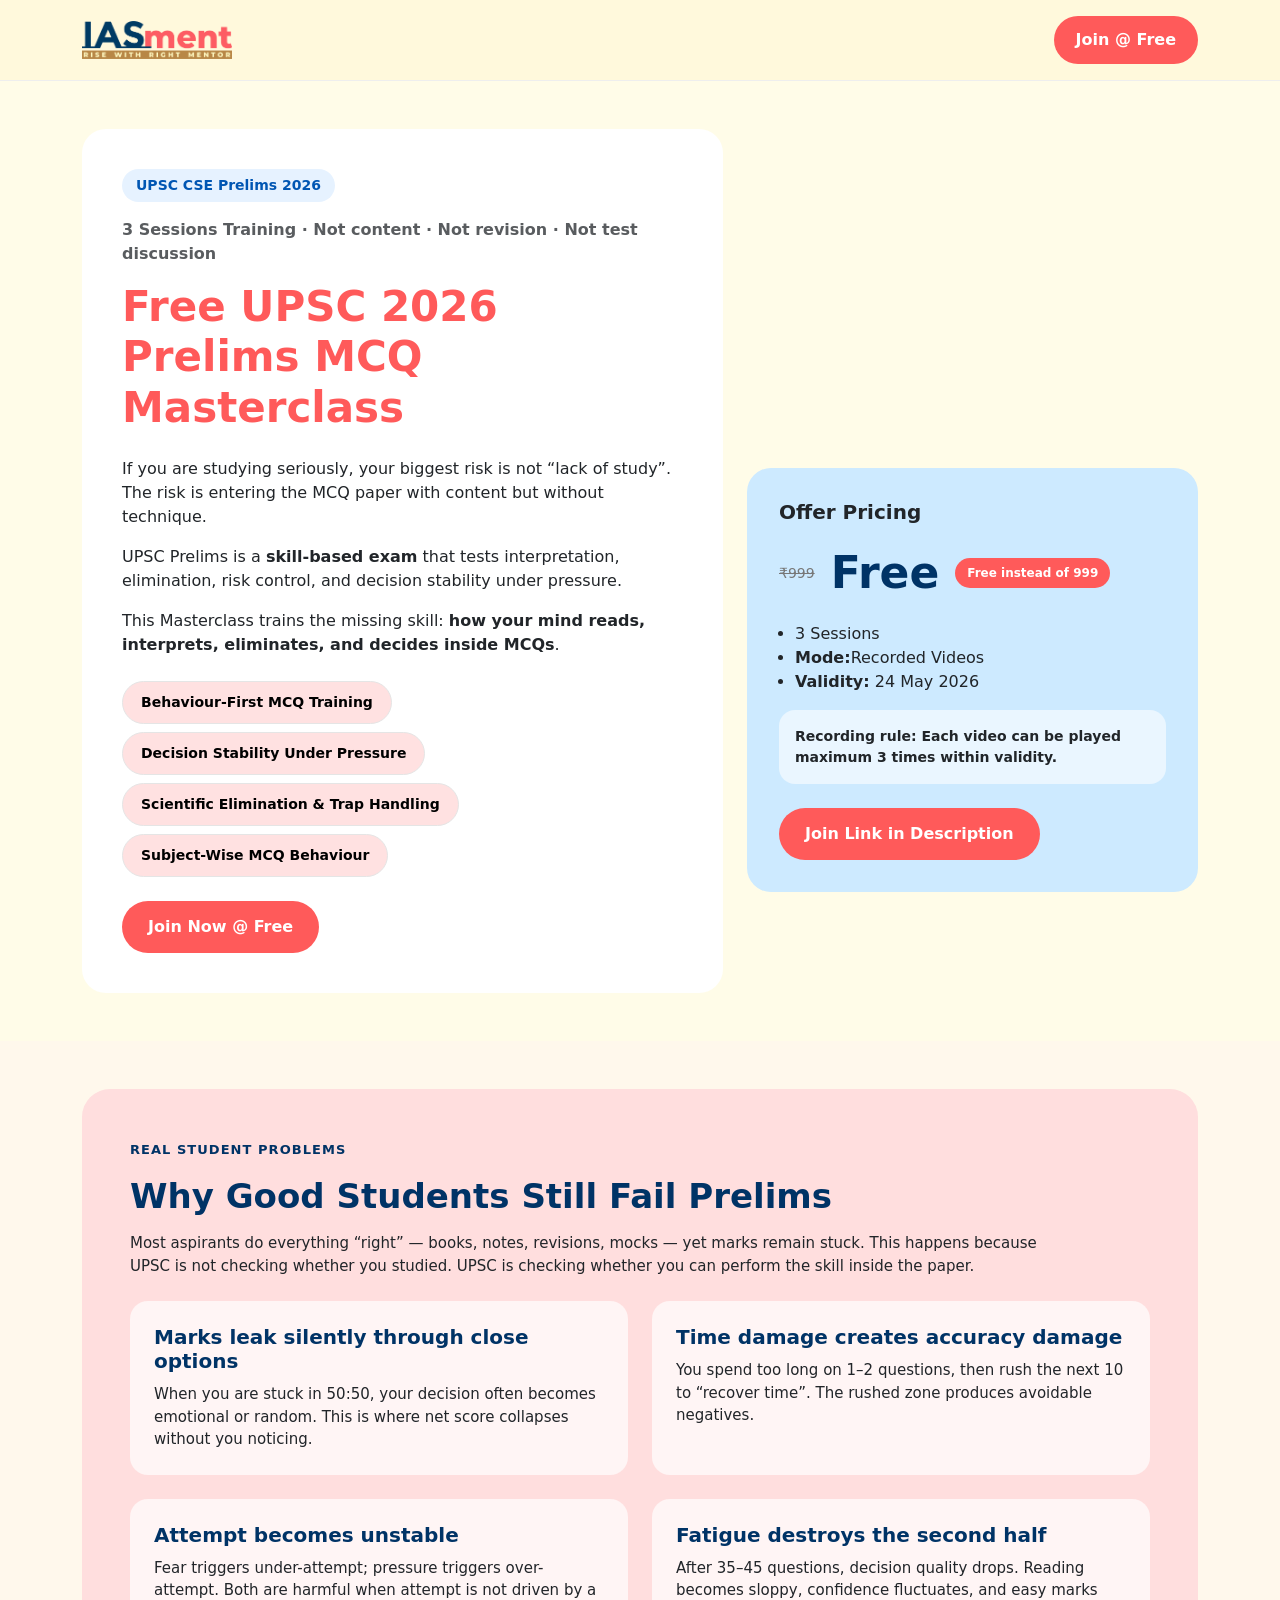
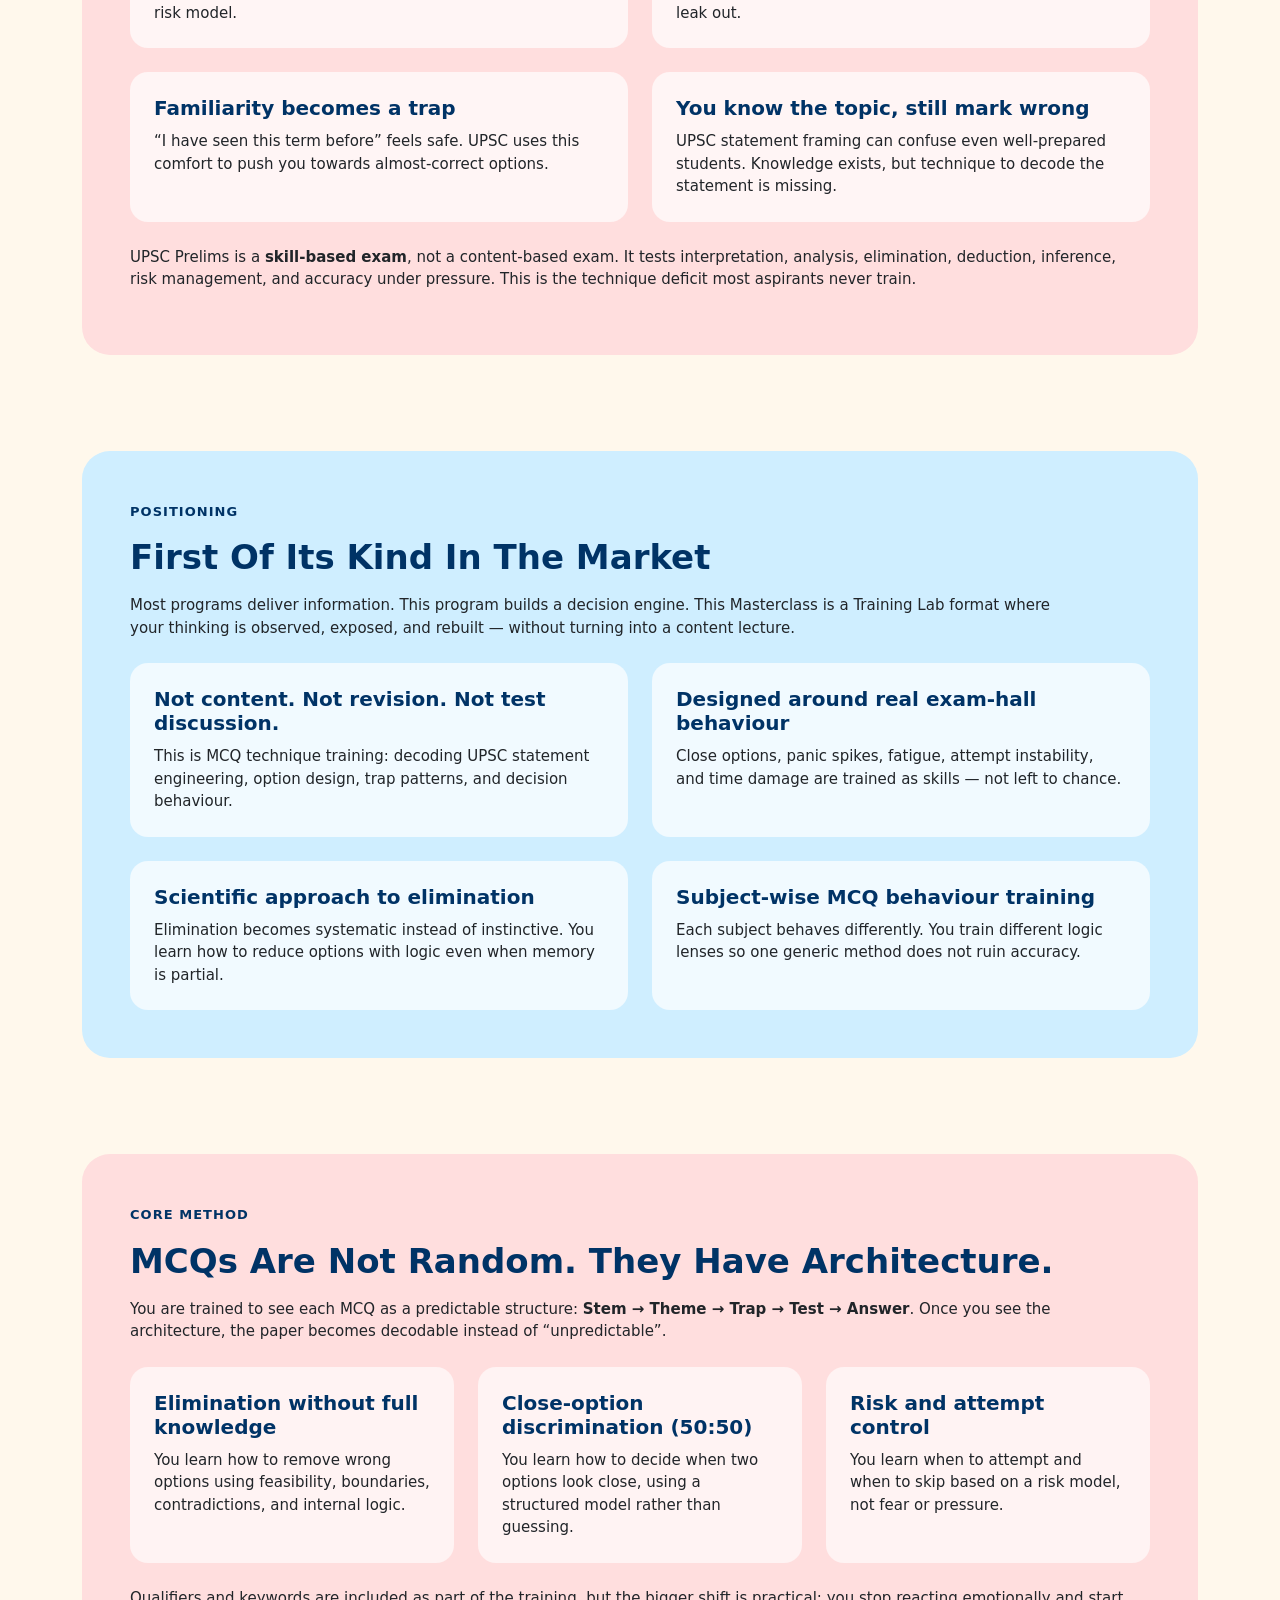
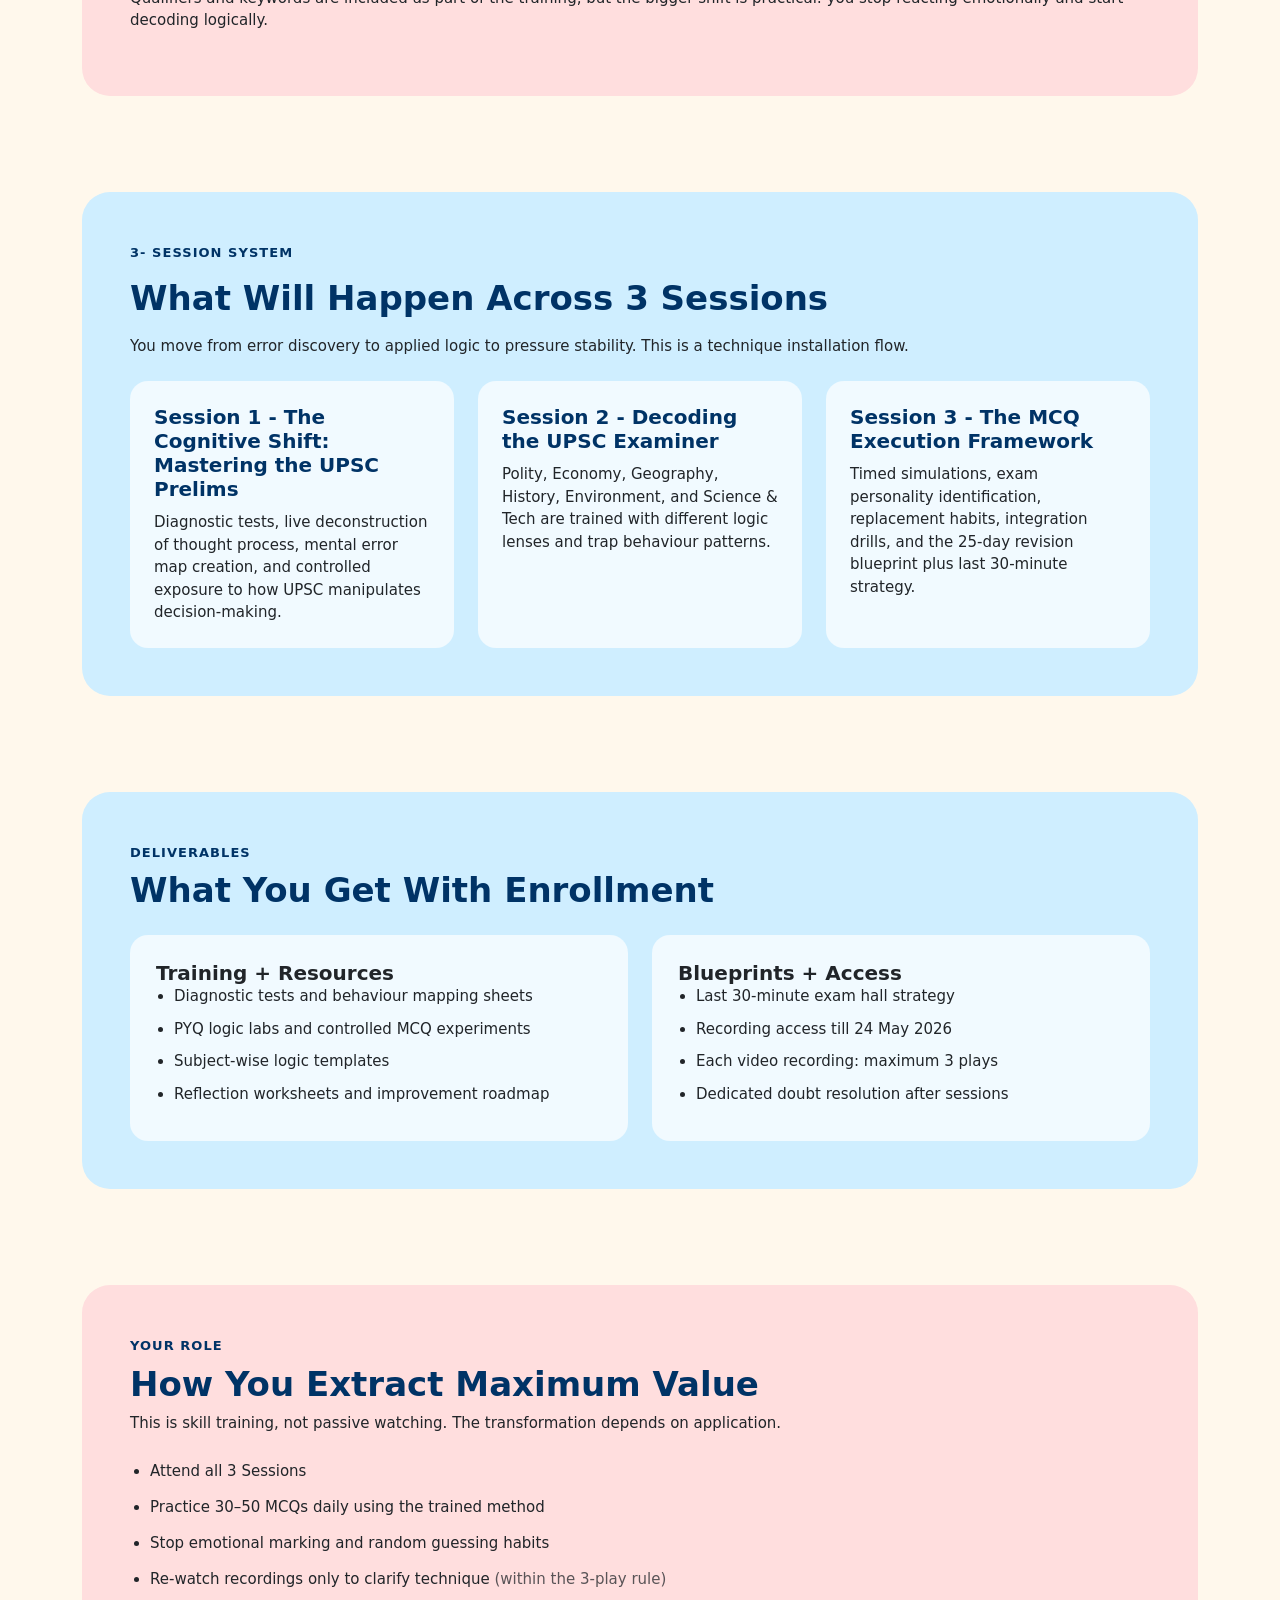
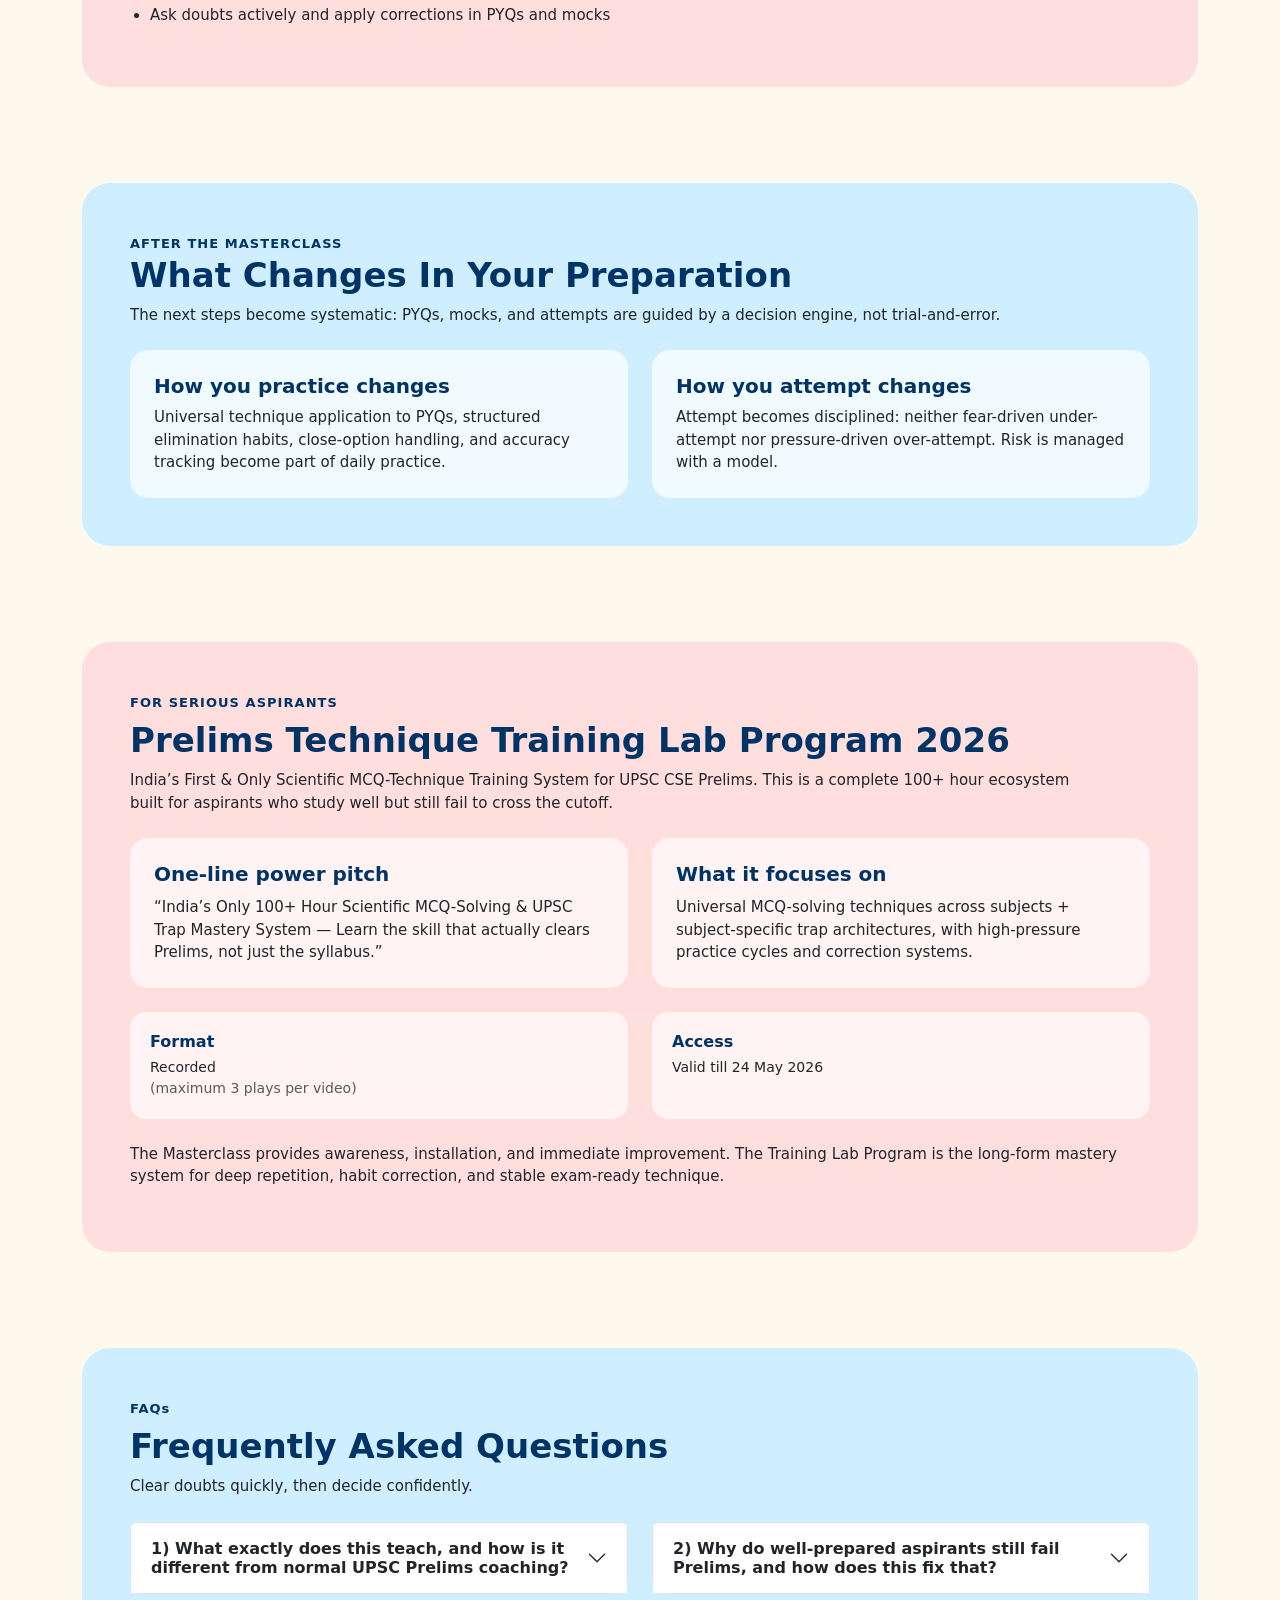
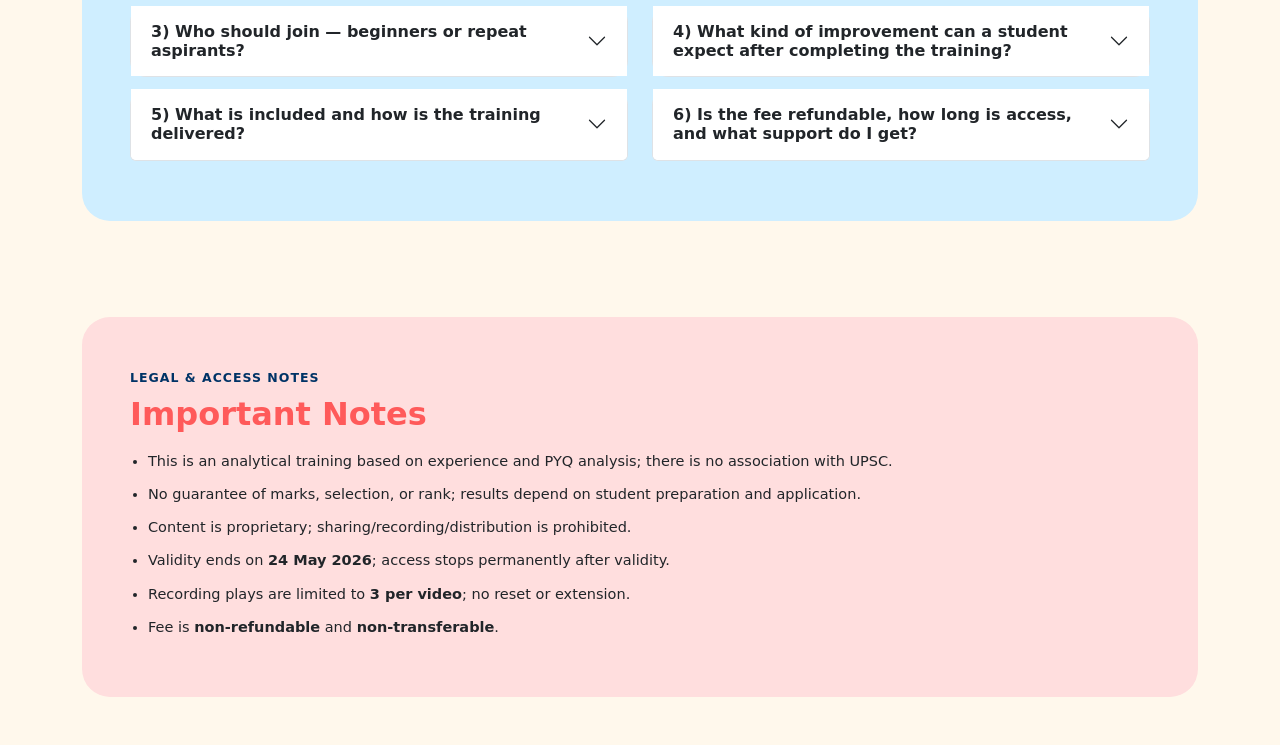
==== commit 233f4fb4: "Lots of zChanges Done" ====
--- a/index.html
+++ b/index.html
@@ -76,11 +76,11 @@
 
                             <span class="badge-pill">UPSC CSE Prelims 2026</span>
                             <p class="fw-semibold text-muted">
-                                3-Day Technique Training · Not content · Not revision · Not test discussion
+                               3 Sessions Training · Not content · Not revision · Not test discussion
                             </p>
 
                             <h1 class="title mb-4">
-                                3-Day UPSC 2026<br>Prelims MCQ Masterclass
+                                 Free UPSC 2026<br>Prelims MCQ Masterclass
                             </h1>
 
                             <p>
@@ -107,13 +107,12 @@
 
                             <div class="d-flex gap-3 flex-wrap">
                                 <a onclick="openPopup()" class="cta-primary">Join Now @ Free</a>
-                                <a href="#schedule" class="cta-secondary">See Full Schedule</a>
-                            </div>
-
-                            <p class="text-muted mt-4 small">
+                            </div>
+
+                            <!-- <p class="text-muted mt-4 small">
                                 This page is intentionally designed to make it clear from the first look:
                                 this is a UPSC CSE Prelims 2026 technique training program.
-                            </p>
+                            </p> -->
 
                         </div>
                     </div>
@@ -146,8 +145,8 @@
                                 </div>
 
                                 <ul class="ps-3">
-                                    <li><b>Dates:</b> 26–28 December 2025</li>
-                                    <li><b>Mode:</b> LIVE + Recording</li>
+                                    <li>3 Sessions</li>
+                                    <li><b>Mode:</b>Recorded Videos</li>
                                     <li><b>Validity:</b> 24 May 2026</li>
                                 </ul>
 
@@ -405,11 +404,11 @@
                 <div class="three-day-wrapper p-4 p-md-5">
 
                     <span class="section-tag mb-3 d-inline-block">
-                        3-DAY SYSTEM
+                        3- SESSION SYSTEM 
                     </span>
 
                     <h2 class="section-title mb-3">
-                        What Will Happen Across 3 Days
+                        What Will Happen Across 3 Sessions
                     </h2>
 
                     <p class="section-intro mb-4">
@@ -422,7 +421,7 @@
 
                         <div class="col-md-4">
                             <div class="day-card h-100">
-                                <h5>Day 1 - The Cognitive Shift: Mastering the UPSC Prelims</h5>
+                                <h5>Session 1 - The Cognitive Shift: Mastering the UPSC Prelims</h5>
                                 <p>
                                     Diagnostic tests, live deconstruction of thought process,
                                     mental error map creation, and controlled exposure to how
@@ -433,7 +432,7 @@
 
                         <div class="col-md-4">
                             <div class="day-card h-100">
-                                <h5>Day 2 - Decoding the UPSC Examiner</h5>
+                                <h5>Session 2 - Decoding the UPSC Examiner</h5>
                                 <p>
                                     Polity, Economy, Geography, History, Environment, and
                                     Science & Tech are trained with different logic lenses
@@ -444,7 +443,7 @@
 
                         <div class="col-md-4">
                             <div class="day-card h-100">
-                                <h5>Day 3 - The MCQ Execution Framework</h5>
+                                <h5>Session 3 - The MCQ Execution Framework</h5>
                                 <p>
                                     Timed simulations, exam personality identification,
                                     replacement habits, integration drills, and the
@@ -526,7 +525,7 @@
                     </p>
 
                     <ul class="role-list">
-                        <li>Attend all 3 days live</li>
+                        <li>Attend all 3 Sessions</li>
                         <li>Practice 30–50 MCQs daily using the trained method</li>
                         <li>Stop emotional marking and random guessing habits</li>
                         <li>
@@ -637,21 +636,21 @@
                     <!-- Bottom Meta Cards -->
                     <div class="row g-4 mb-4">
 
-                        <div class="col-md-4">
+                        <div class="col-md-6">
                             <div class="meta-card h-100">
                                 <h6>Format</h6>
-                                <p>LIVE + Recorded <br><span class="text-muted">(maximum 3 plays per video)</span></p>
-                            </div>
-                        </div>
-
-                        <div class="col-md-4">
+                                <p>Recorded <br><span class="text-muted">(maximum 3 plays per video)</span></p>
+                            </div>
+                        </div>
+
+                        <!-- <div class="col-md-4">
                             <div class="meta-card h-100">
                                 <h6>Duration</h6>
                                 <p>100+ hours</p>
                             </div>
-                        </div>
-
-                        <div class="col-md-4">
+                        </div> -->
+
+                        <div class="col-md-6">
                             <div class="meta-card h-100">
                                 <h6>Access</h6>
                                 <p>Valid till 24 May 2026</p>
@@ -734,7 +733,7 @@
                                     </h2>
                                     <div id="faq5" class="accordion-collapse collapse" data-bs-parent="#faqLeft">
                                         <div class="accordion-body">
-                                            LIVE technique sessions, controlled MCQ labs, behaviour mapping,
+                                             technique sessions, controlled MCQ labs, behaviour mapping,
                                             recordings with limited replays, and post-session doubt resolution.
                                         </div>
                                     </div>
@@ -882,12 +881,13 @@
             </h3>
 
             <p class="popup-subtitle">
-                3-Day MCQ Masterclass · Limited Seats · Free
+                3 Sessions MCQ Masterclass · Limited Seats · Free
             </p>
 
             <form>
                 <input type="text" placeholder="Full Name" required>
                 <input type="tel" placeholder="Mobile Number" required>
+                <input type="password" placeholder="Enter OTP" required>
                 <input type="email" placeholder="Email Address" required>
 
                 <button type="submit" class="popup-submit">
@@ -973,8 +973,6 @@
     </script>
     <script src="https://cdn.jsdelivr.net/npm/bootstrap@5.3.2/dist/js/bootstrap.bundle.min.js"></script>
 
-
-
 </body>
 
 </html>
